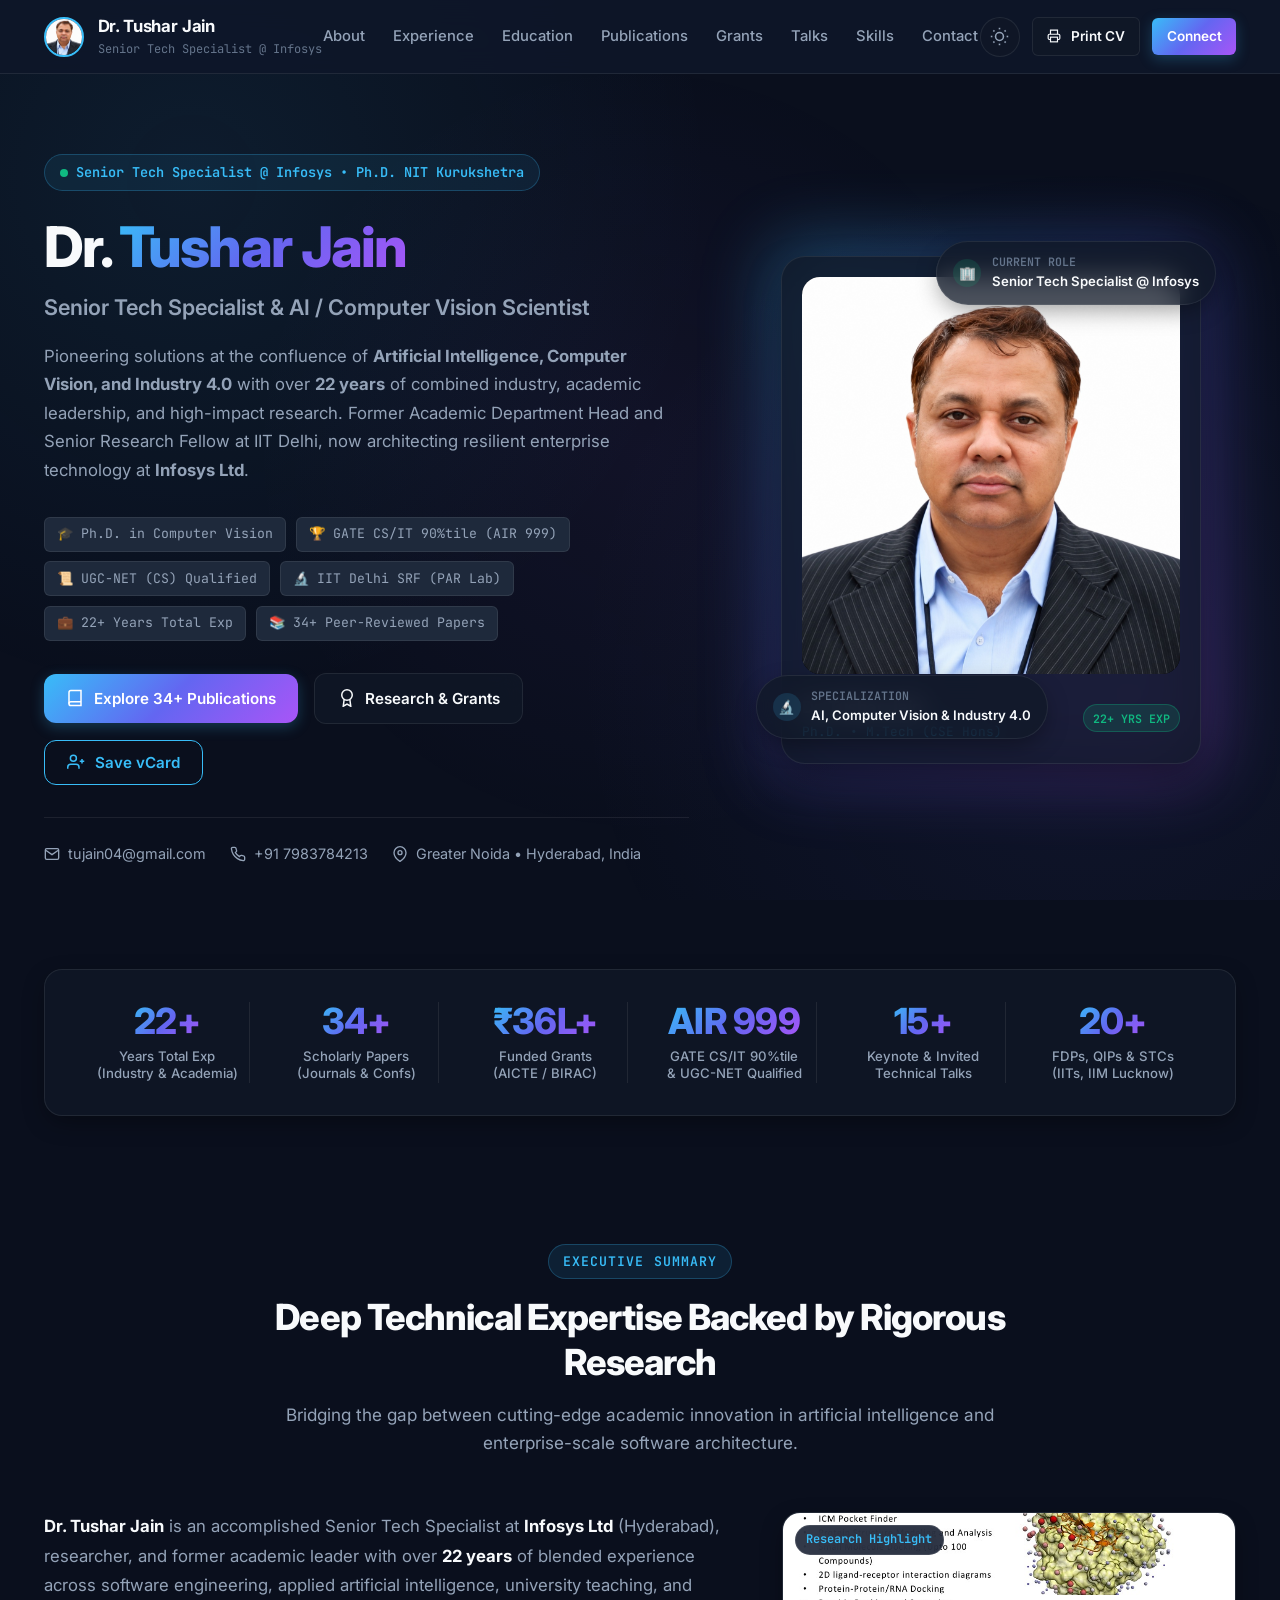
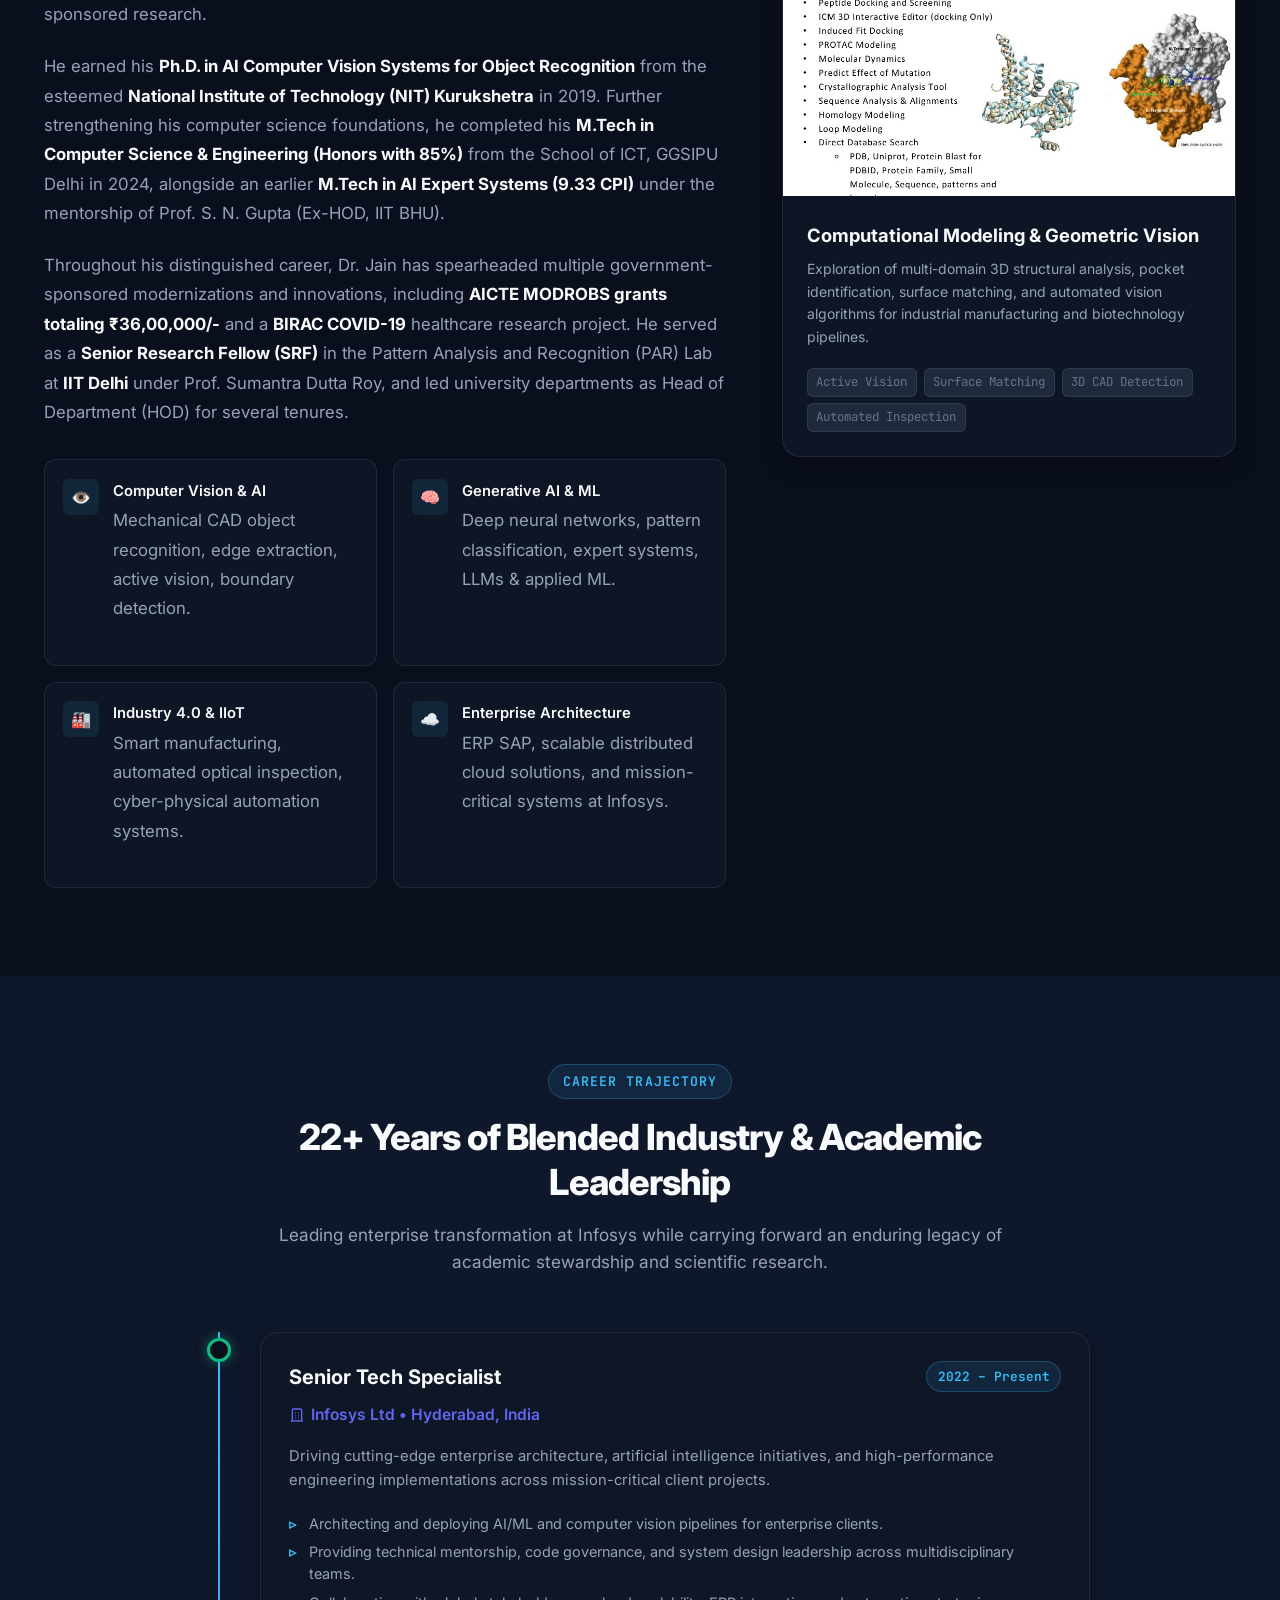
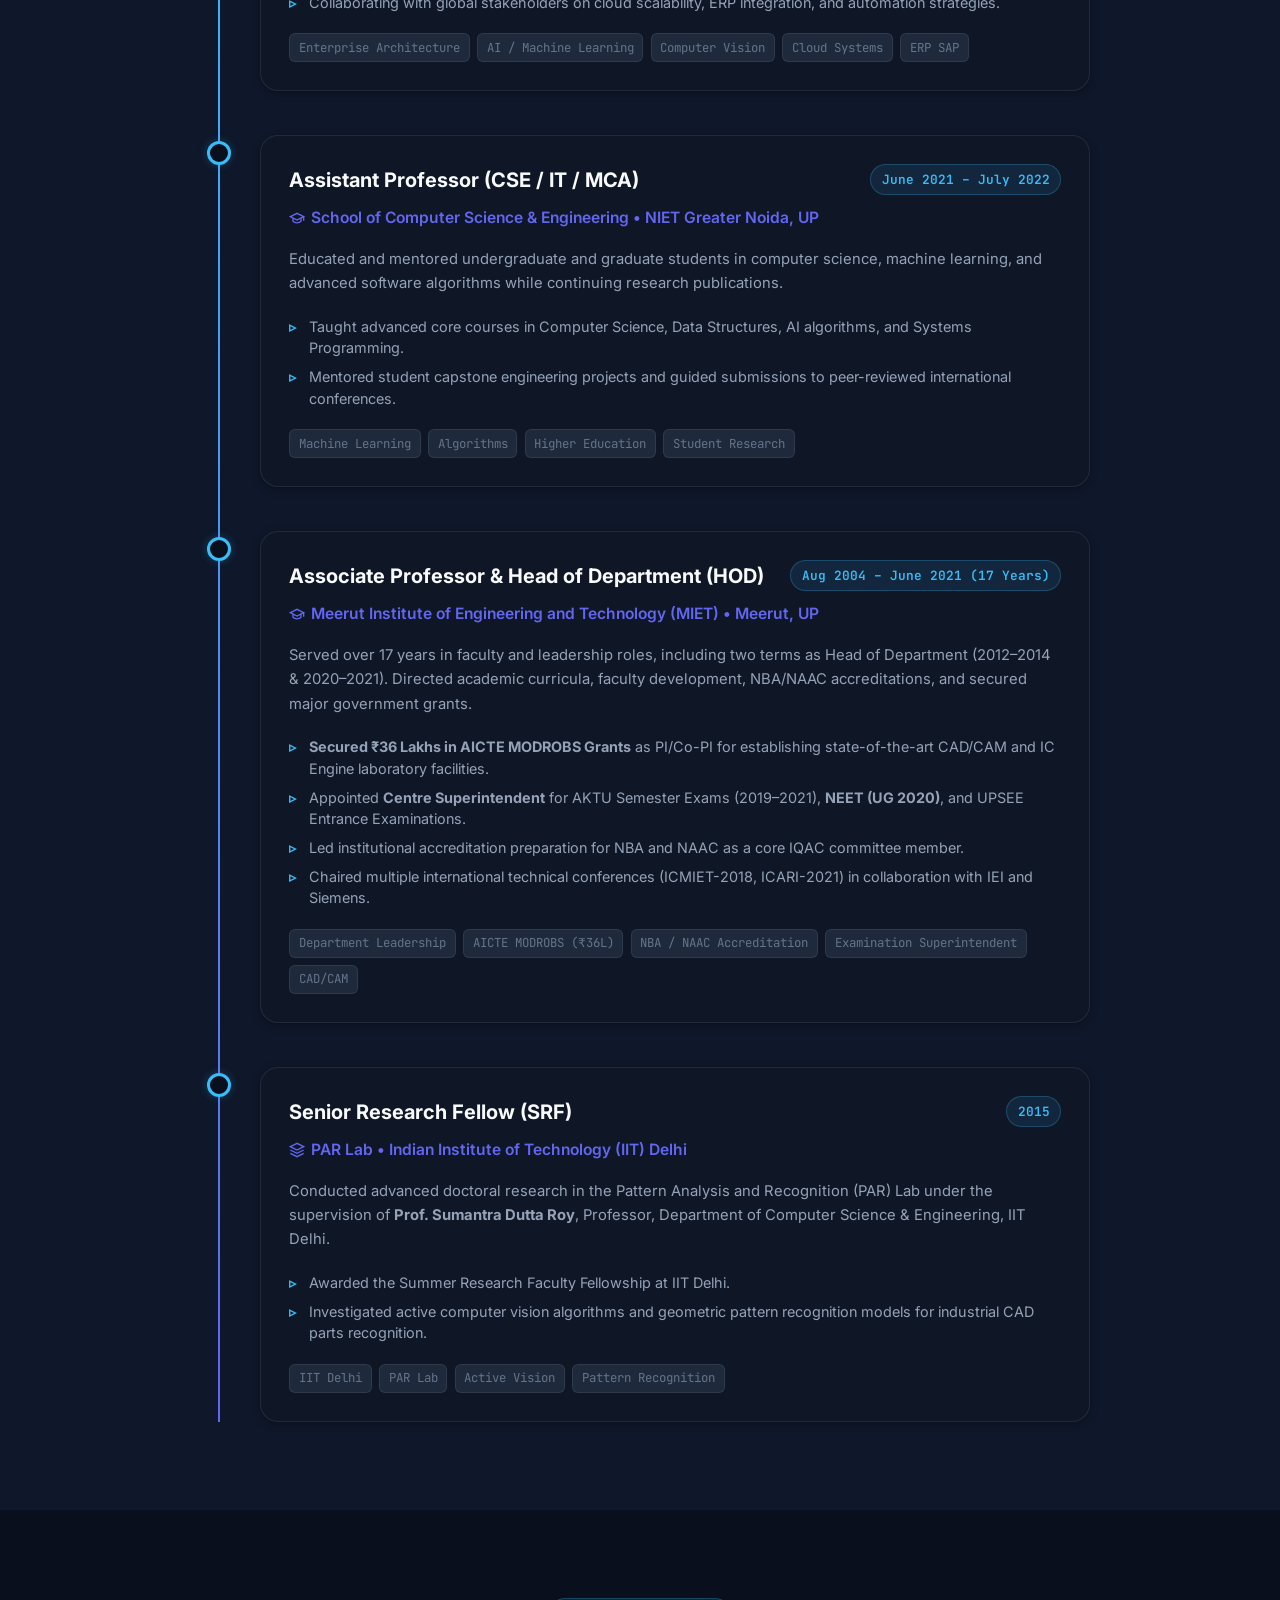
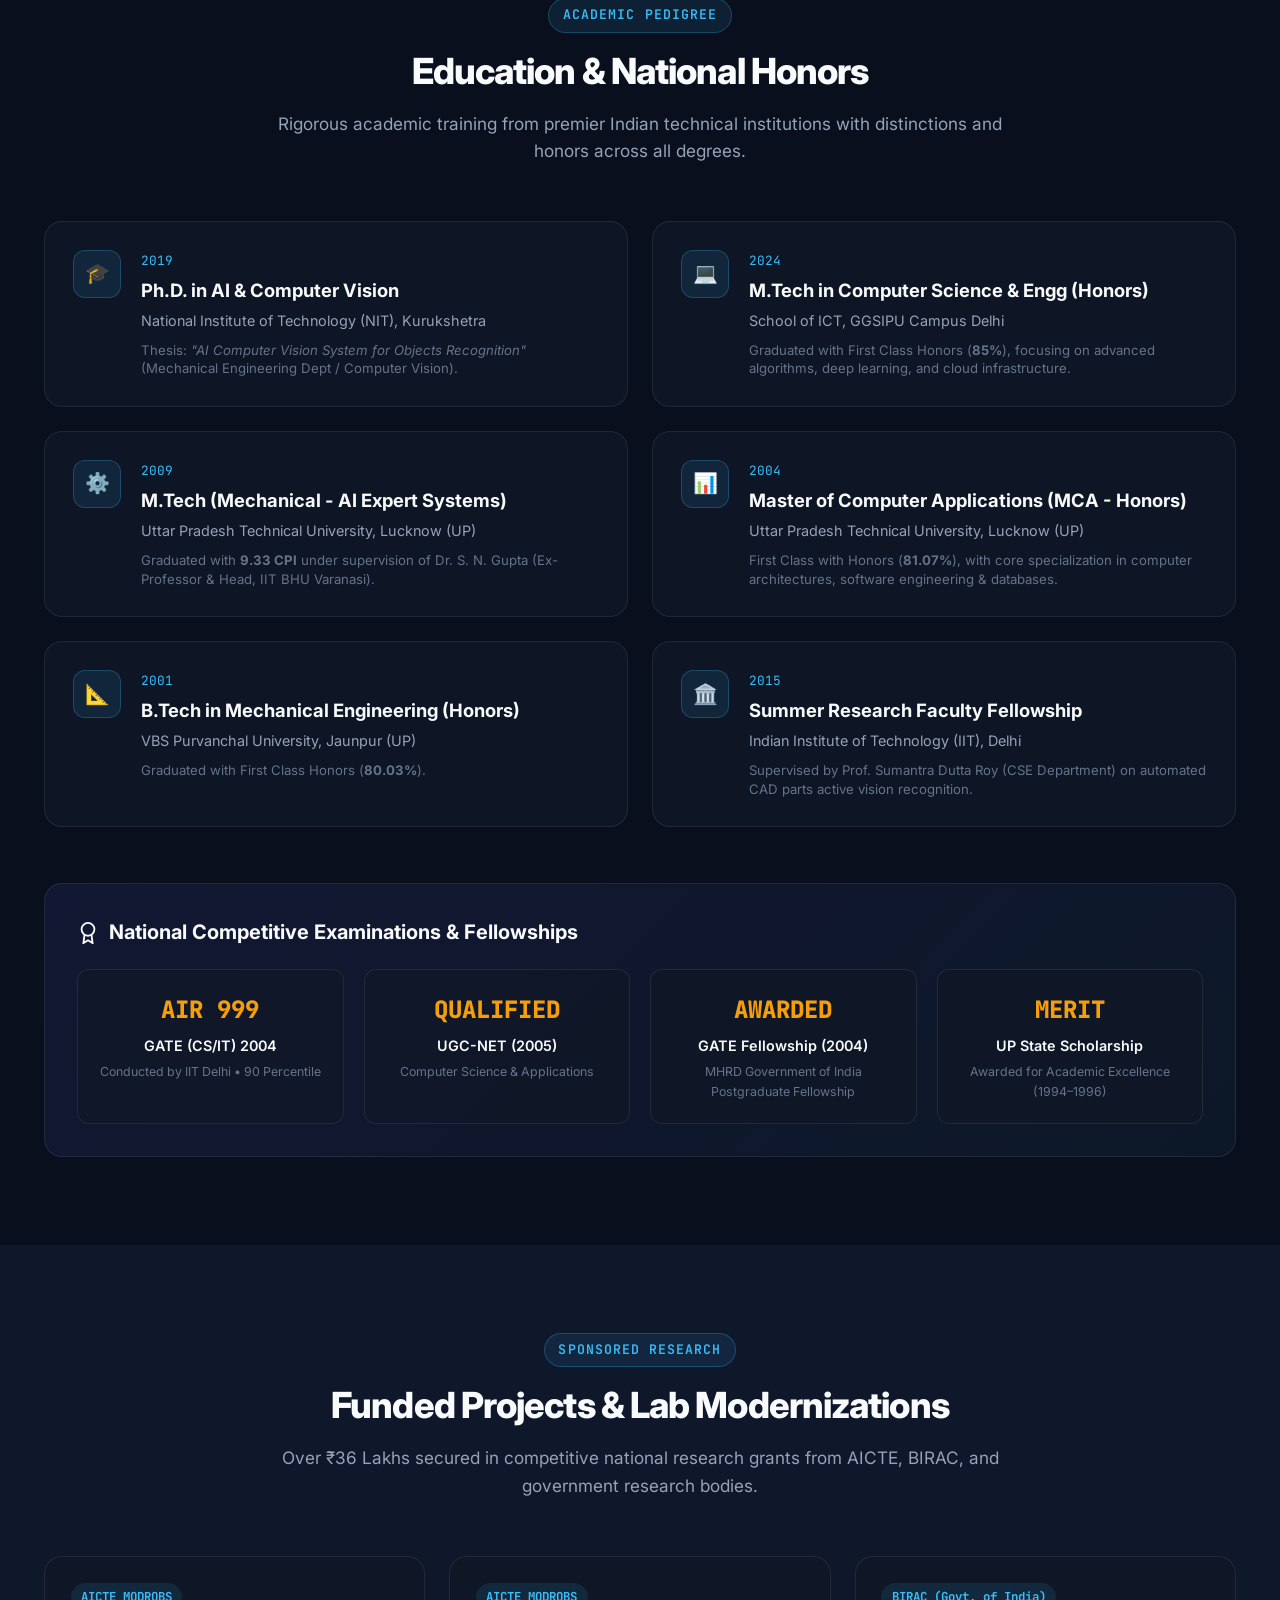
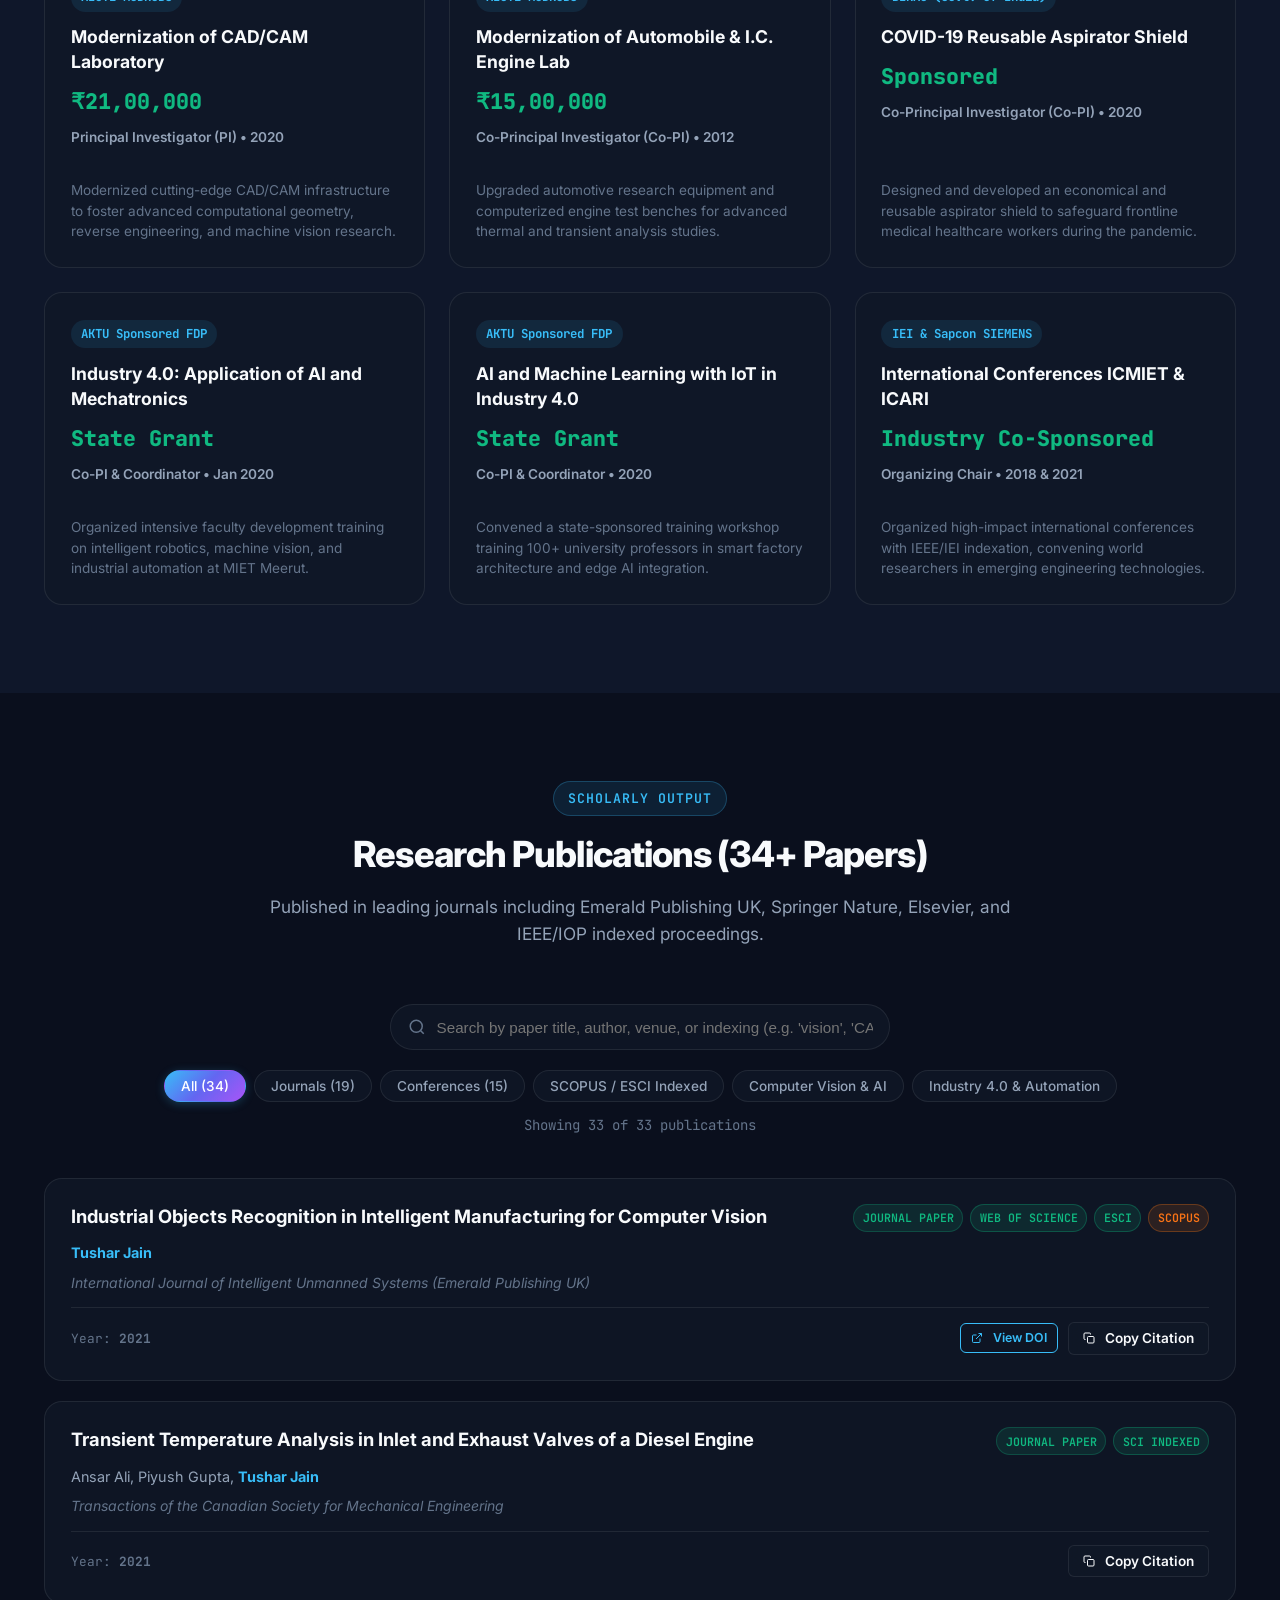
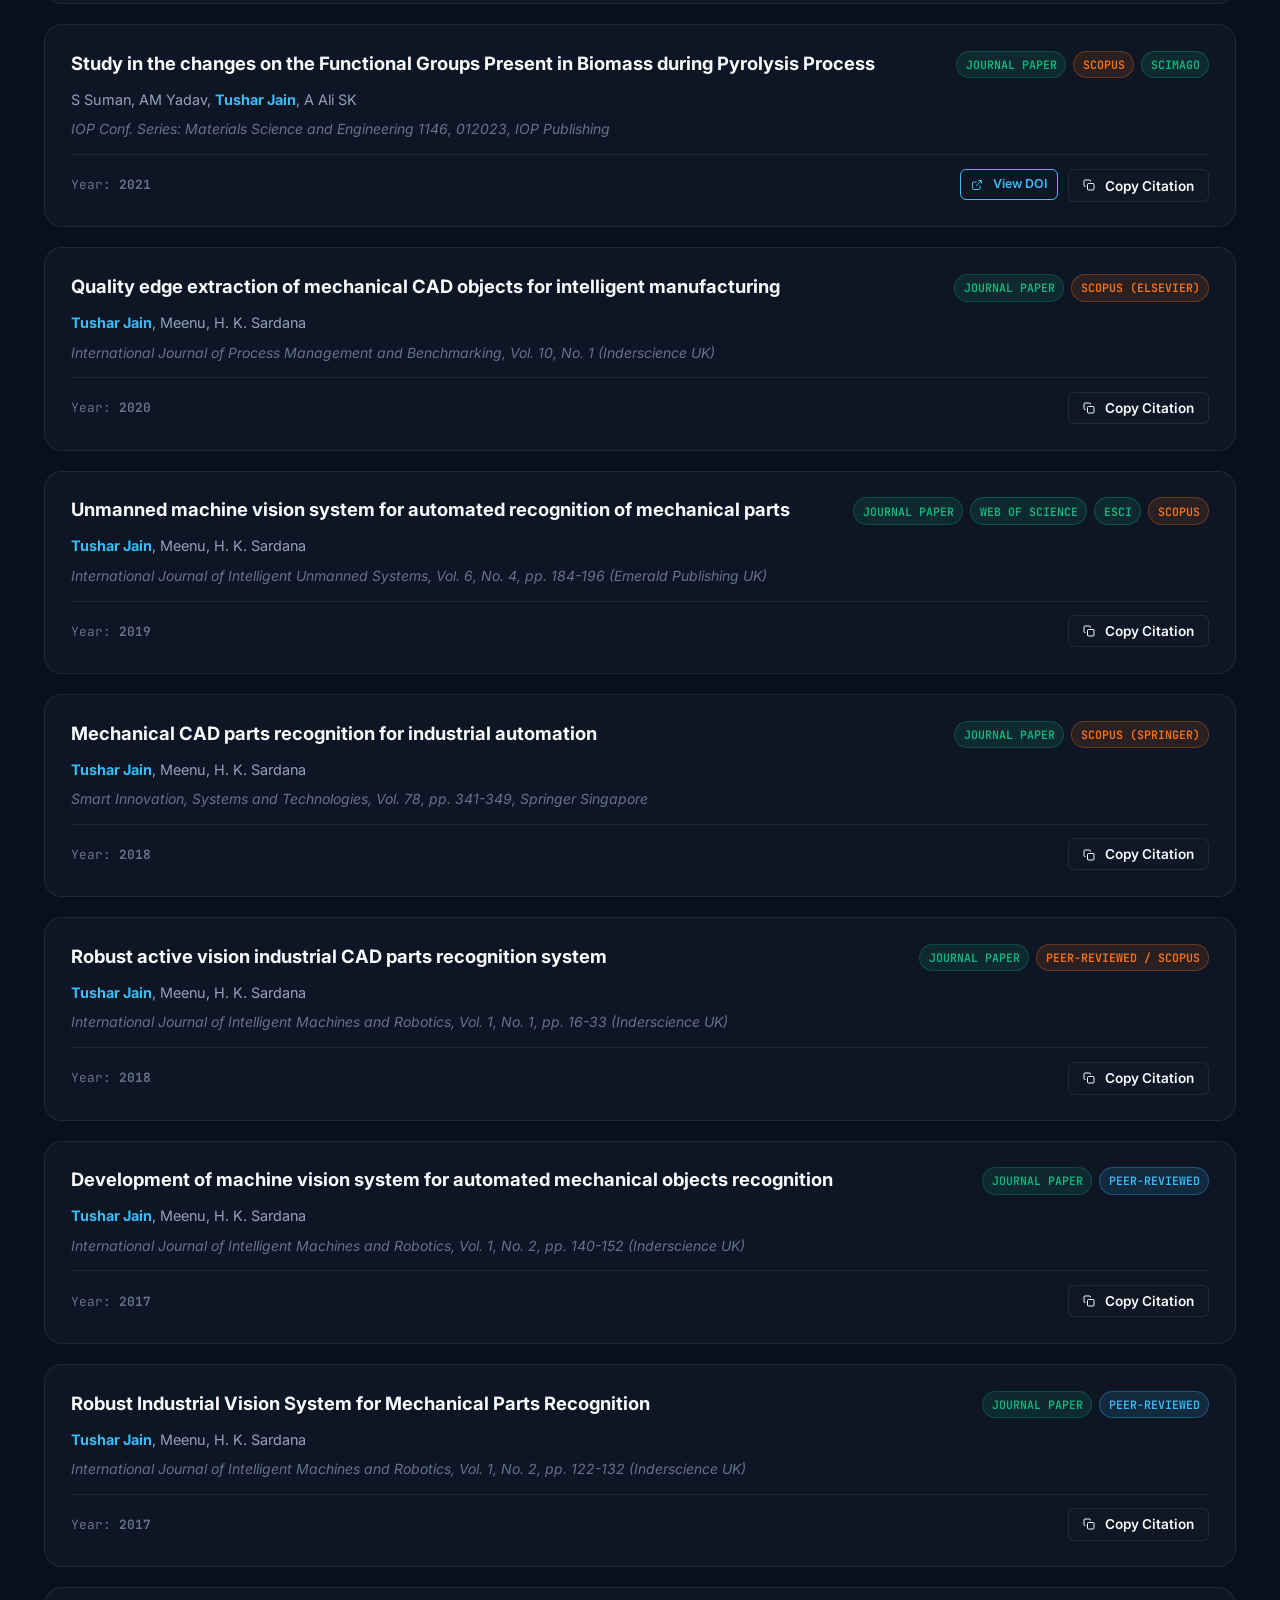
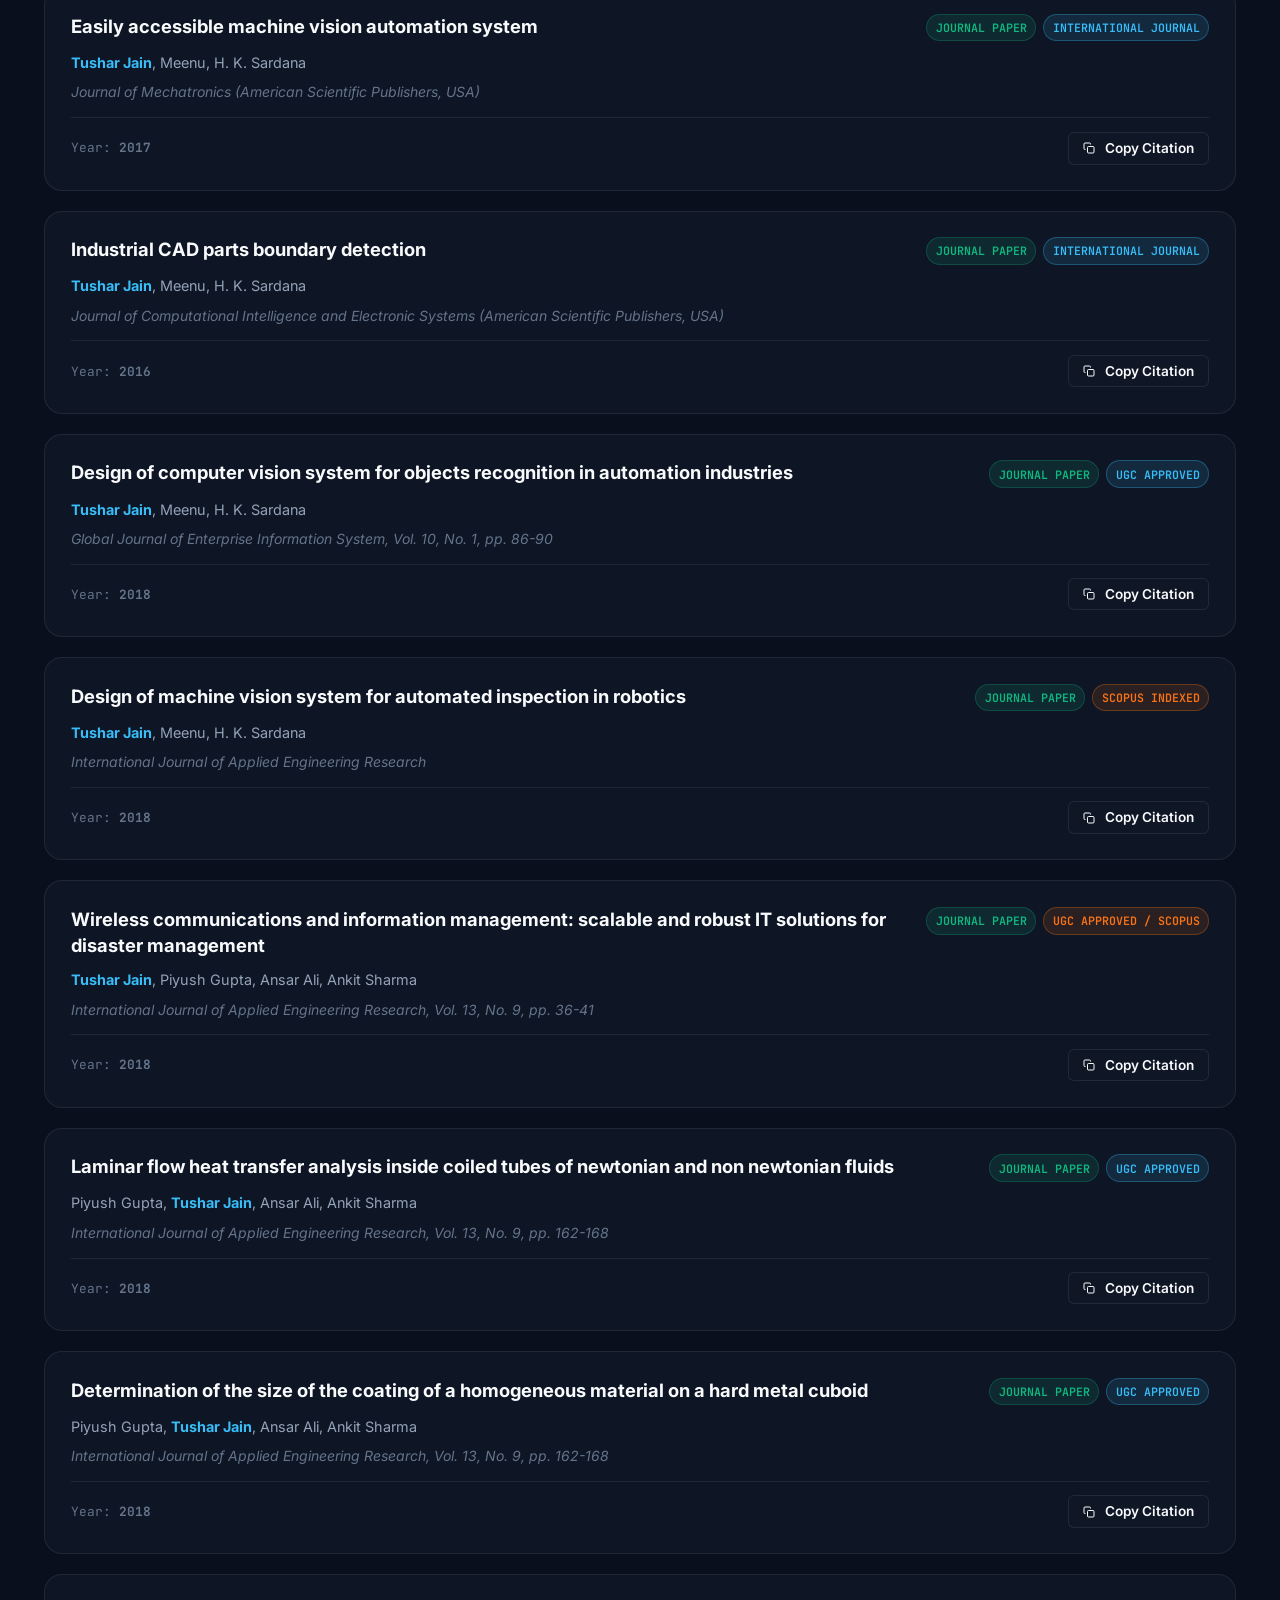
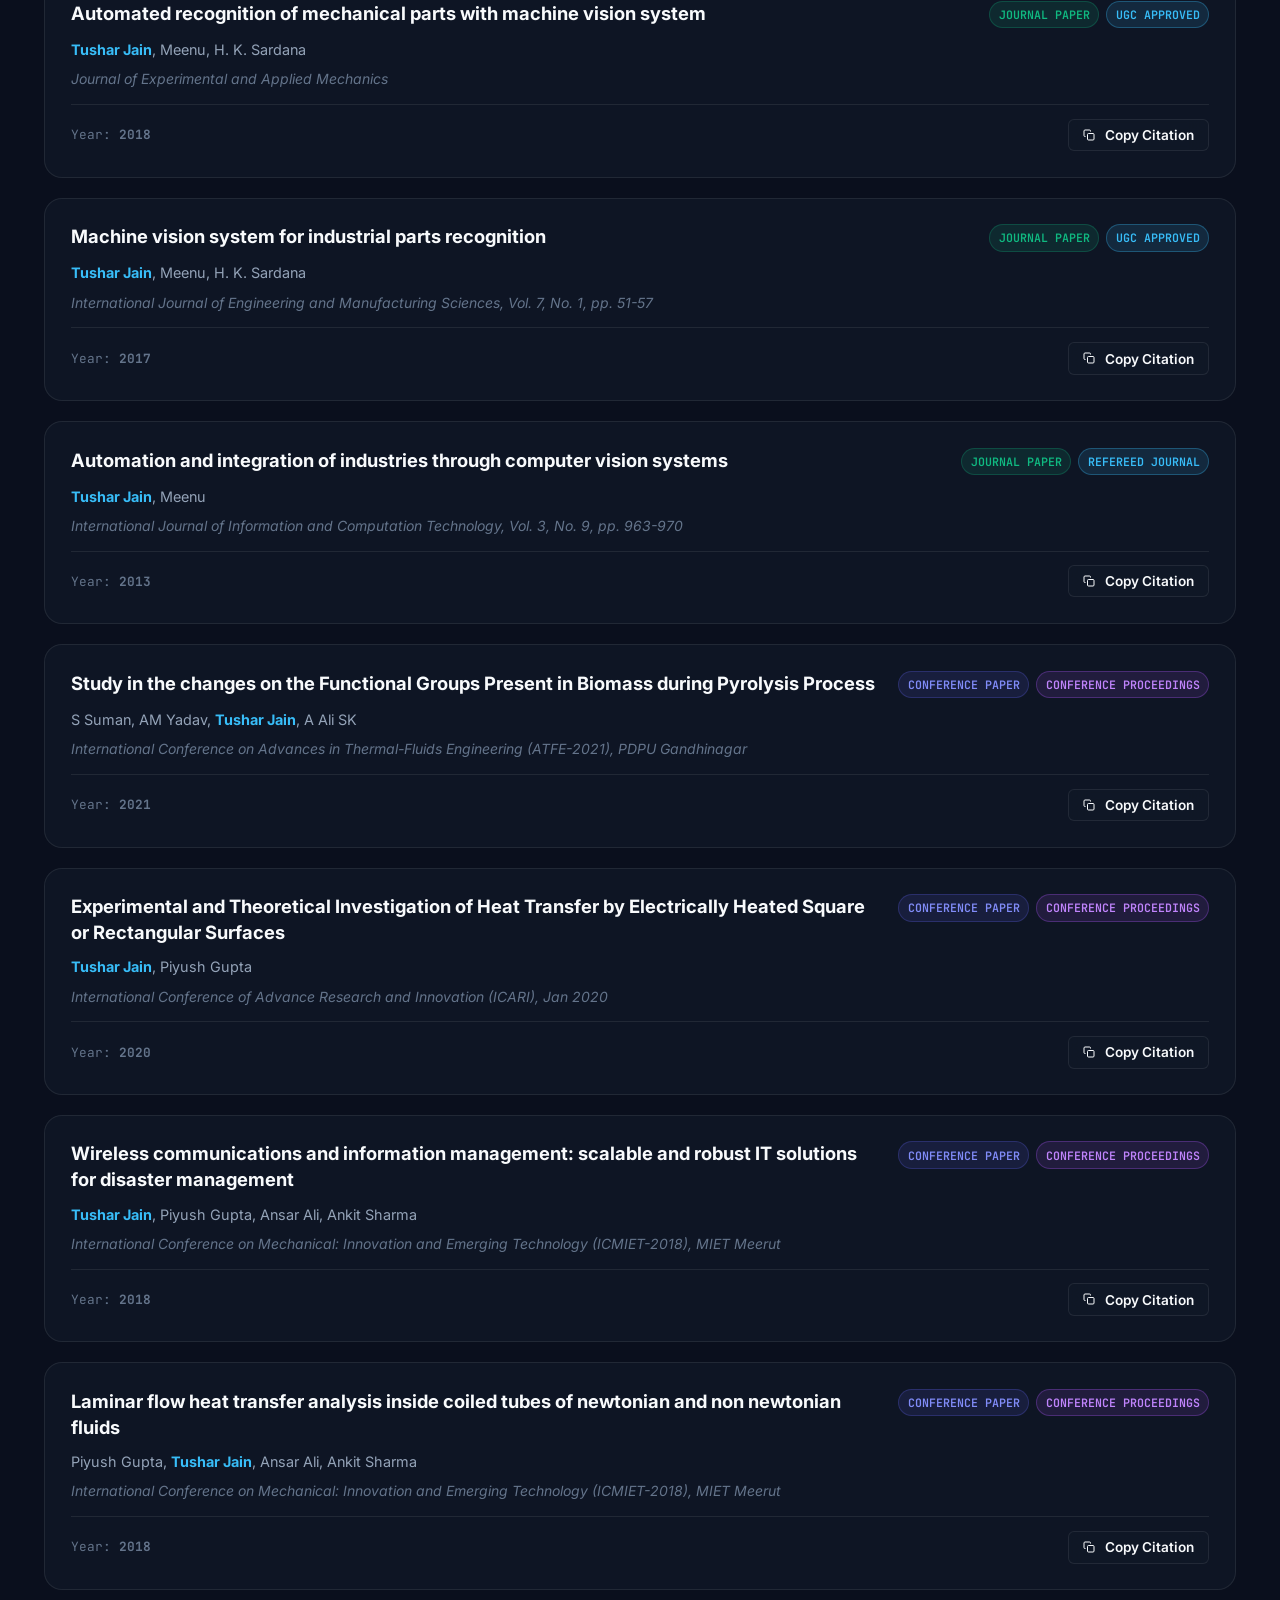
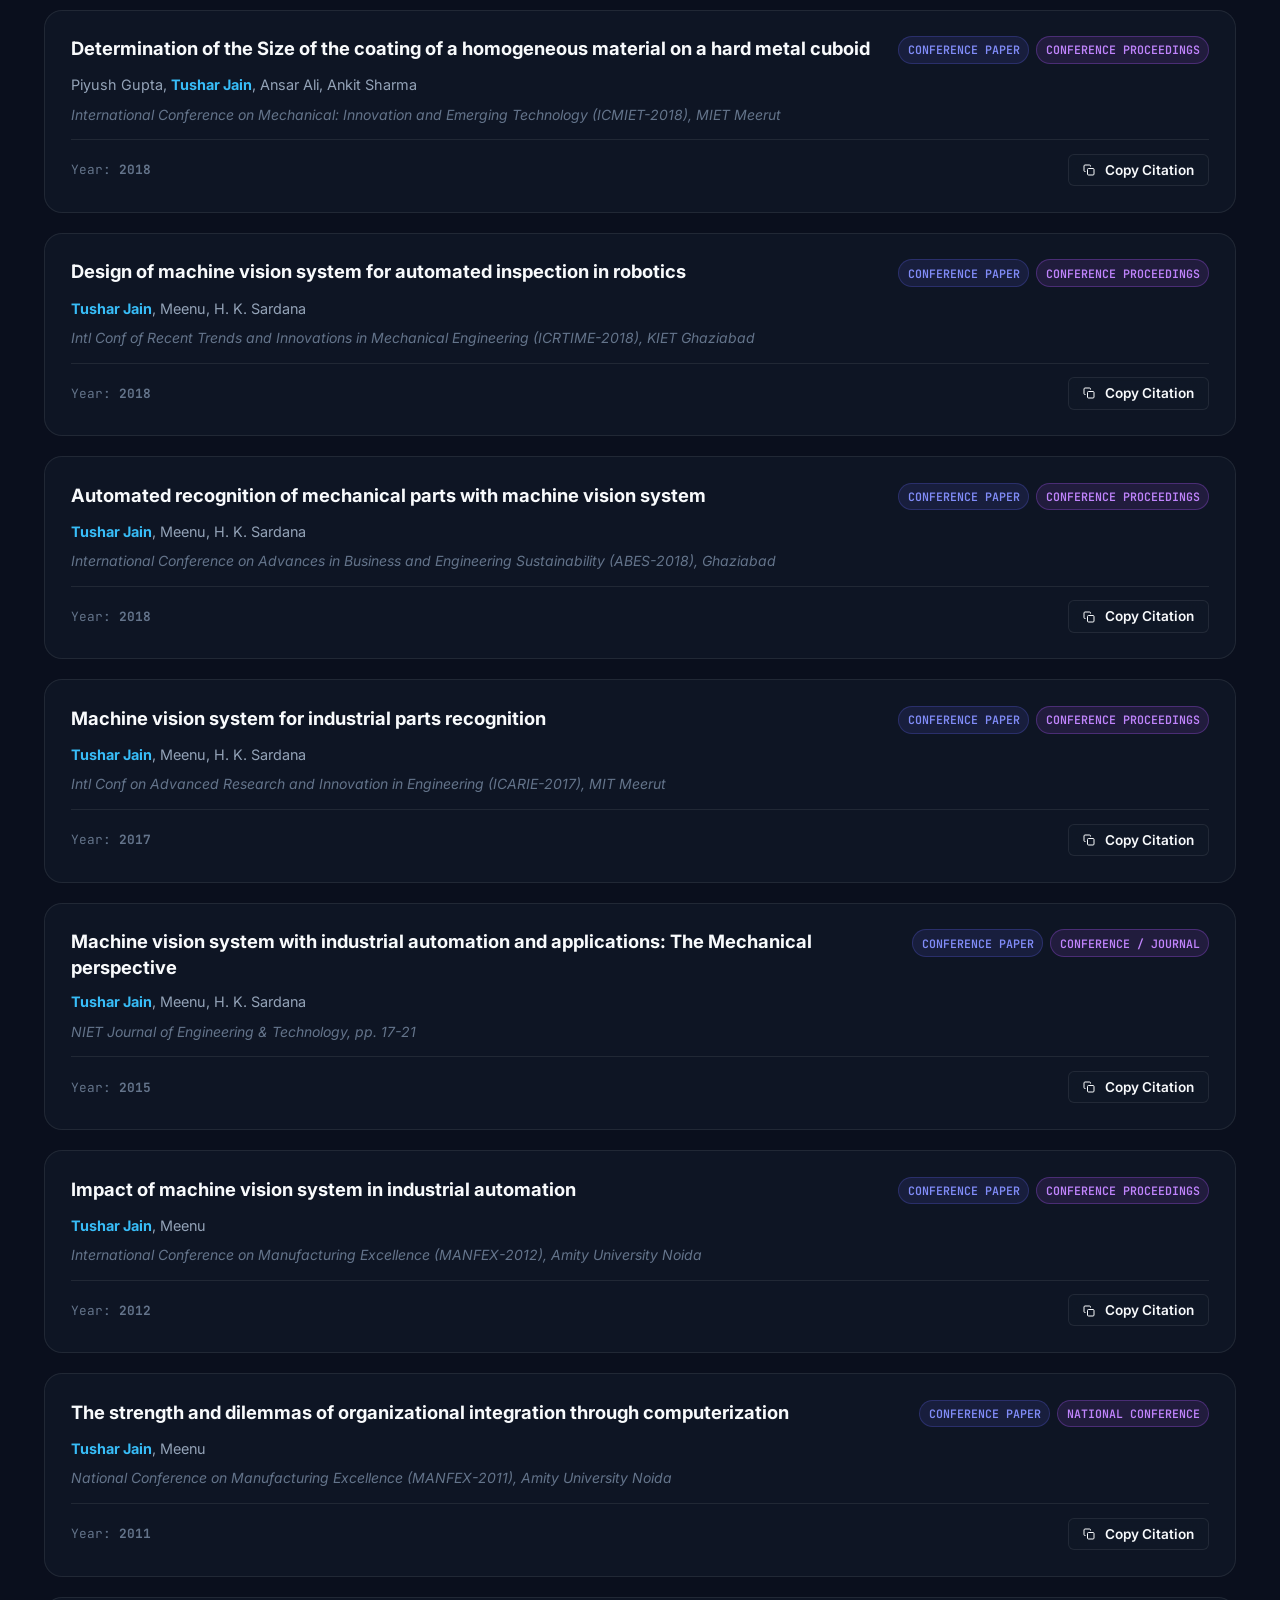
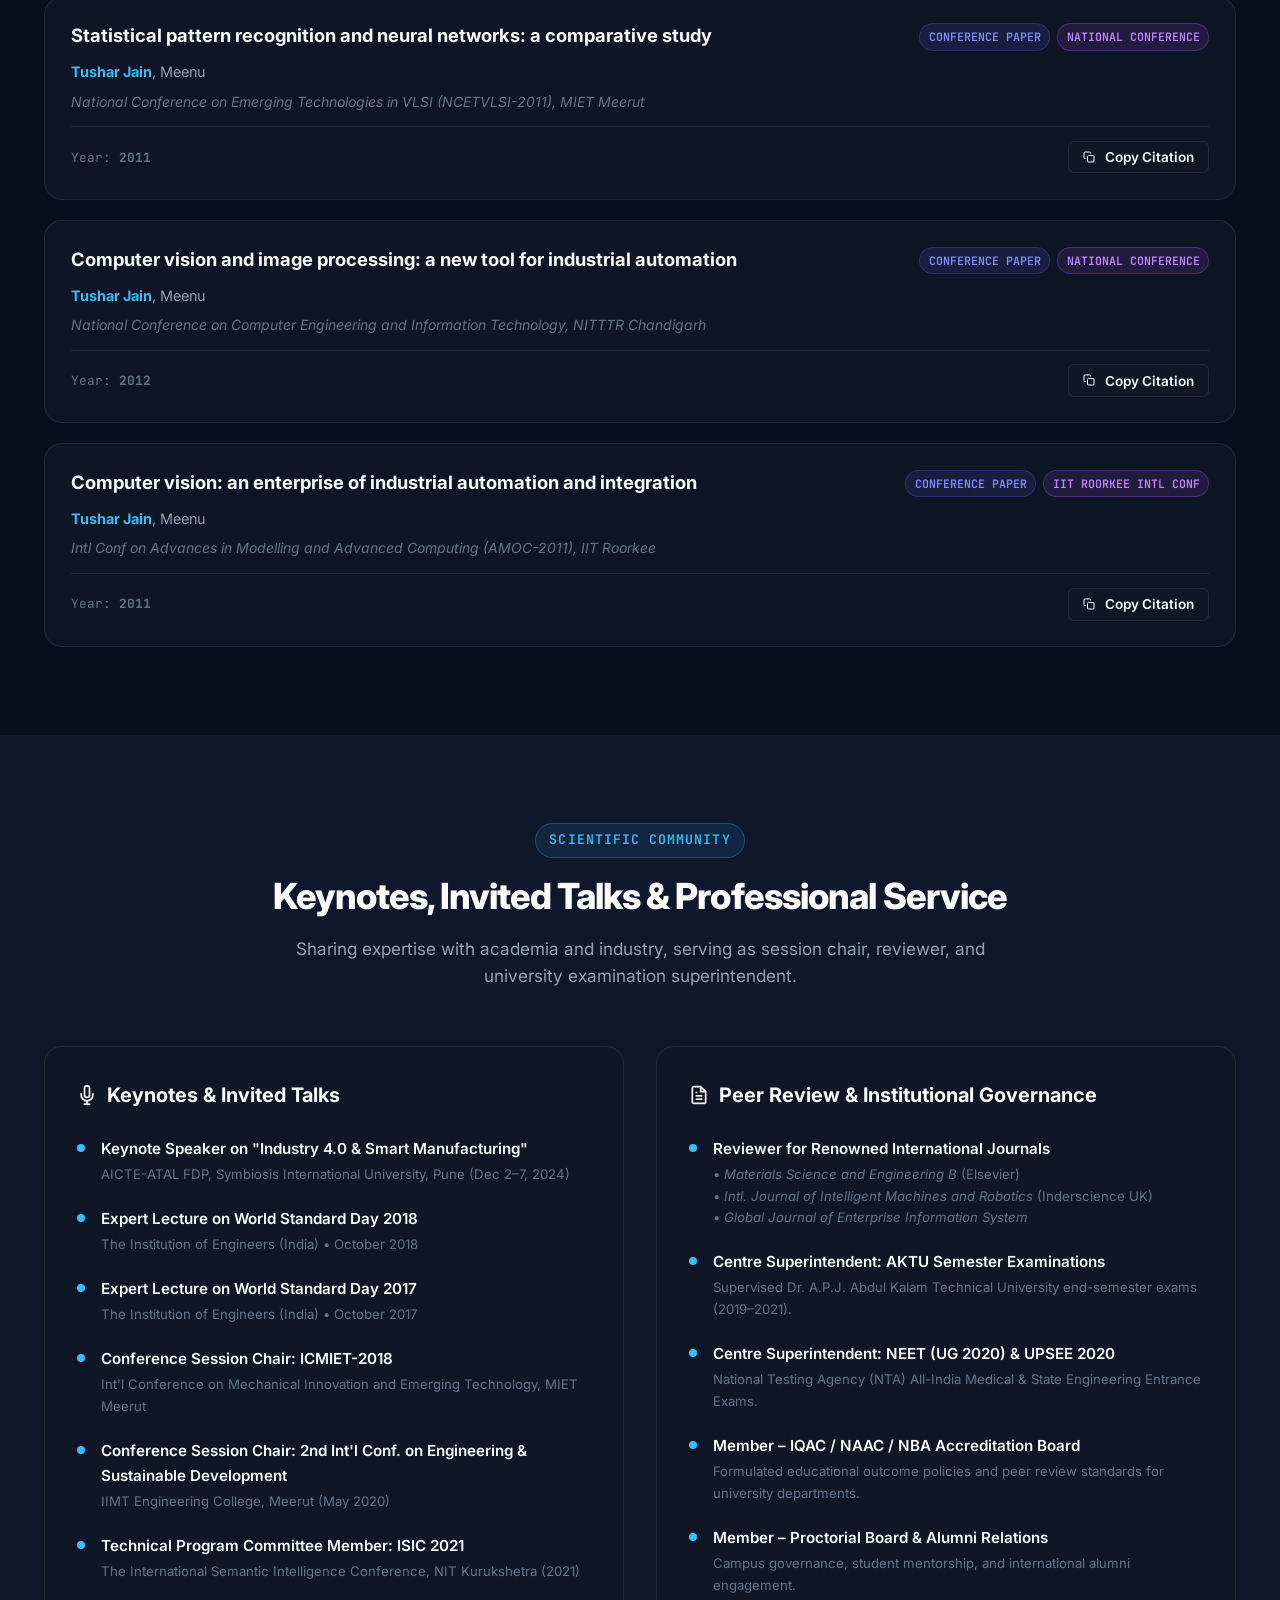
==== index.html @ e3a0836a "Add files via upload" ====
<!DOCTYPE html>
<html lang="en" data-theme="dark">
<head>
  <meta charset="UTF-8" />
  <meta name="viewport" content="width=device-width, initial-scale=1.0" />
  <meta http-equiv="X-UA-Compatible" content="ie=edge" />

  <!-- Primary Meta Tags -->
  <title>Dr. Tushar Jain | Senior Tech Specialist at Infosys & AI/Computer Vision Researcher</title>
  <meta name="title" content="Dr. Tushar Jain | Senior Tech Specialist at Infosys & AI/Computer Vision Researcher" />
  <meta name="description" content="Official portfolio of Dr. Tushar Jain — Senior Tech Specialist at Infosys Ltd, Ph.D. in Computer Vision & AI from NIT Kurukshetra, Ex-Associate Professor & HOD with 22+ years of industry, teaching, and research experience." />
  <meta name="keywords" content="Dr Tushar Jain, Infosys, Senior Tech Specialist, Computer Vision, Artificial Intelligence, Machine Learning, Generative AI, Industry 4.0, NIT Kurukshetra, GGSIPU, IIT Delhi, MIET Meerut, Research Publications" />
  <meta name="author" content="Dr. Tushar Jain" />

  <!-- Open Graph / Facebook / LinkedIn -->
  <meta property="og:type" content="website" />
  <meta property="og:url" content="https://tusharjain.dev" />
  <meta property="og:title" content="Dr. Tushar Jain | Senior Tech Specialist & AI Researcher" />
  <meta property="og:description" content="Portfolio of Dr. Tushar Jain: Ph.D. NIT Kurukshetra, 22+ Years in AI/ML, Computer Vision, Industry 4.0, and Enterprise Engineering at Infosys." />
  <meta property="og:image" content="assets/profile.jpg" />

  <!-- Twitter -->
  <meta property="twitter:card" content="summary_large_image" />
  <meta property="twitter:title" content="Dr. Tushar Jain | Senior Tech Specialist & AI Researcher" />
  <meta property="twitter:description" content="Ph.D. in Computer Vision, Senior Tech Specialist at Infosys, 35+ publications, 22+ years experience." />
  <meta property="twitter:image" content="assets/profile.jpg" />

  <!-- Google Fonts Preconnect -->
  <link rel="preconnect" href="https://fonts.googleapis.com" />
  <link rel="preconnect" href="https://fonts.gstatic.com" crossorigin />
  <link href="https://fonts.googleapis.com/css2?family=Inter:wght@300;400;500;600;700;800&family=JetBrains+Mono:wght@400;500;600;700&display=swap" rel="stylesheet" />

  <!-- Stylesheet -->
  <link rel="stylesheet" href="styles.css" />

  <!-- Schema.org Structured Data -->
  <script type="application/ld+json">
  {
    "@context": "https://schema.org",
    "@type": "Person",
    "name": "Dr. Tushar Jain",
    "jobTitle": "Senior Tech Specialist",
    "worksFor": {
      "@type": "Organization",
      "name": "Infosys Ltd"
    },
    "alumniOf": [
      {
        "@type": "CollegeOrUniversity",
        "name": "National Institute of Technology, Kurukshetra"
      },
      {
        "@type": "CollegeOrUniversity",
        "name": "Guru Gobind Singh Indraprastha University, Delhi"
      },
      {
        "@type": "CollegeOrUniversity",
        "name": "Indian Institute of Technology, Delhi"
      }
    ],
    "email": "mailto:tujain04@gmail.com",
    "telephone": "+91-7983784213",
    "address": {
      "@type": "PostalAddress",
      "addressLocality": "Greater Noida",
      "addressRegion": "Uttar Pradesh",
      "postalCode": "201310",
      "addressCountry": "India"
    },
    "knowsAbout": [
      "Artificial Intelligence",
      "Computer Vision",
      "Generative AI",
      "Machine Learning",
      "Industry 4.0",
      "Enterprise Systems",
      "CAD/CAM Object Recognition"
    ]
  }
  </script>
</head>
<body>

  <!-- ========================================================================
       Navigation Bar
       ======================================================================== -->
  <header class="navbar">
    <div class="container">
      <a href="#hero" class="nav-brand">
        <img src="assets/profile.jpg" alt="Dr. Tushar Jain" class="nav-avatar-mini" />
        <div class="brand-text">
          <span class="brand-name">Dr. Tushar Jain</span>
          <span class="brand-title">Senior Tech Specialist @ Infosys</span>
        </div>
      </a>

      <nav class="nav-links">
        <a href="#about" class="nav-link">About</a>
        <a href="#experience" class="nav-link">Experience</a>
        <a href="#education" class="nav-link">Education</a>
        <a href="#publications" class="nav-link">Publications</a>
        <a href="#grants" class="nav-link">Grants</a>
        <a href="#talks" class="nav-link">Talks</a>
        <a href="#skills" class="nav-link">Skills</a>
        <a href="#contact" class="nav-link">Contact</a>
      </nav>

      <div class="nav-actions">
        <button id="themeToggle" class="theme-toggle" aria-label="Toggle Theme" title="Toggle Theme">
          <svg id="themeIcon" viewBox="0 0 24 24" fill="none" stroke="currentColor" stroke-width="2">
            <circle cx="12" cy="12" r="5"></circle>
            <line x1="12" y1="1" x2="12" y2="3"></line>
            <line x1="12" y1="21" x2="12" y2="23"></line>
            <line x1="4.22" y1="4.22" x2="5.64" y2="5.64"></line>
            <line x1="18.36" y1="18.36" x2="19.78" y2="19.78"></line>
            <line x1="1" y1="12" x2="3" y2="12"></line>
            <line x1="21" y1="12" x2="23" y2="12"></line>
            <line x1="4.22" y1="19.78" x2="5.64" y2="18.36"></line>
            <line x1="18.36" y1="5.64" x2="19.78" y2="4.22"></line>
          </svg>
        </button>

        <a href="javascript:window.print()" class="btn btn-sm btn-secondary" title="Print or Save CV as PDF">
          <svg width="14" height="14" viewBox="0 0 24 24" fill="none" stroke="currentColor" stroke-width="2">
            <polyline points="6 9 6 2 18 2 18 9"></polyline>
            <path d="M6 18H4a2 2 0 0 1-2-2v-5a2 2 0 0 1 2-2h16a2 2 0 0 1 2 2v5a2 2 0 0 1-2 2h-2"></path>
            <rect x="6" y="14" width="12" height="8"></rect>
          </svg>
          Print CV
        </a>

        <a href="#contact" class="btn btn-sm btn-primary">Connect</a>

        <button id="hamburgerBtn" class="nav-hamburger" aria-label="Open Navigation Menu">
          <span></span>
          <span></span>
          <span></span>
        </button>
      </div>
    </div>
  </header>

  <!-- Mobile Drawer -->
  <div id="mobileNav" class="mobile-nav">
    <a href="#about" class="nav-link">About</a>
    <a href="#experience" class="nav-link">Experience</a>
    <a href="#education" class="nav-link">Education & Honors</a>
    <a href="#publications" class="nav-link">Publications (34+)</a>
    <a href="#grants" class="nav-link">Research Grants (₹36L+)</a>
    <a href="#talks" class="nav-link">Invited Talks & Leadership</a>
    <a href="#skills" class="nav-link">Technical Skills</a>
    <a href="#contact" class="nav-link">Contact & References</a>
    <div style="display: flex; gap: 0.75rem; margin-top: 0.5rem;">
      <a href="javascript:window.print()" class="btn btn-sm btn-secondary" style="flex: 1;">Print CV</a>
      <button class="btn btn-sm btn-primary btn-download-vcard" style="flex: 1;">Save Contact</button>
    </div>
  </div>

  <!-- ========================================================================
       Hero Section
       ======================================================================== -->
  <section id="hero" class="hero">
    <div class="container">
      <div class="hero-grid">
        
        <div class="hero-content">
          <div class="hero-badge">
            <span style="display: inline-block; width: 8px; height: 8px; border-radius: 50%; background: #10b981;"></span>
            Senior Tech Specialist @ Infosys &bull; Ph.D. NIT Kurukshetra
          </div>

          <h1 class="hero-title">
            Dr. <span class="gradient-text">Tushar Jain</span>
          </h1>

          <div class="hero-role">
            Senior Tech Specialist &amp; AI / Computer Vision Scientist
          </div>

          <p class="hero-bio">
            Pioneering solutions at the confluence of <strong>Artificial Intelligence, Computer Vision, and Industry 4.0</strong> with over <strong>22 years</strong> of combined industry, academic leadership, and high-impact research. Former Academic Department Head and Senior Research Fellow at IIT Delhi, now architecting resilient enterprise technology at <strong>Infosys Ltd</strong>.
          </p>

          <div class="hero-highlights">
            <span class="highlight-tag">🎓 Ph.D. in Computer Vision</span>
            <span class="highlight-tag">🏆 GATE CS/IT 90%tile (AIR 999)</span>
            <span class="highlight-tag">📜 UGC-NET (CS) Qualified</span>
            <span class="highlight-tag">🔬 IIT Delhi SRF (PAR Lab)</span>
            <span class="highlight-tag">💼 22+ Years Total Exp</span>
            <span class="highlight-tag">📚 34+ Peer-Reviewed Papers</span>
          </div>

          <div class="hero-cta">
            <a href="#publications" class="btn btn-primary">
              <svg width="18" height="18" viewBox="0 0 24 24" fill="none" stroke="currentColor" stroke-width="2">
                <path d="M4 19.5A2.5 2.5 0 0 1 6.5 17H20"></path>
                <path d="M6.5 2H20v20H6.5A2.5 2.5 0 0 1 4 19.5v-15A2.5 2.5 0 0 1 6.5 2z"></path>
              </svg>
              Explore 34+ Publications
            </a>
            <a href="#grants" class="btn btn-secondary">
              <svg width="18" height="18" viewBox="0 0 24 24" fill="none" stroke="currentColor" stroke-width="2">
                <circle cx="12" cy="8" r="7"></circle>
                <polyline points="8.21 13.89 7 23 12 20 17 23 15.79 13.88"></polyline>
              </svg>
              Research &amp; Grants
            </a>
            <button class="btn btn-outline btn-download-vcard" title="Download vCard file">
              <svg width="18" height="18" viewBox="0 0 24 24" fill="none" stroke="currentColor" stroke-width="2">
                <path d="M16 21v-2a4 4 0 0 0-4-4H5a4 4 0 0 0-4 4v2"></path>
                <circle cx="8.5" cy="7" r="4"></circle>
                <line x1="20" y1="8" x2="20" y2="14"></line>
                <line x1="23" y1="11" x2="17" y2="11"></line>
              </svg>
              Save vCard
            </button>
          </div>

          <div class="hero-contact-quick">
            <a href="mailto:tujain04@gmail.com" class="contact-quick-item">
              <svg width="16" height="16" viewBox="0 0 24 24" fill="none" stroke="currentColor" stroke-width="2"><path d="M4 4h16c1.1 0 2 .9 2 2v12c0 1.1-.9 2-2 2H4c-1.1 0-2-.9-2-2V6c0-1.1.9-2 2-2z"></path><polyline points="22,6 12,13 2,6"></polyline></svg>
              tujain04@gmail.com
            </a>
            <a href="tel:+917983784213" class="contact-quick-item">
              <svg width="16" height="16" viewBox="0 0 24 24" fill="none" stroke="currentColor" stroke-width="2"><path d="M22 16.92v3a2 2 0 0 1-2.18 2 19.79 19.79 0 0 1-8.63-3.07 19.5 19.5 0 0 1-6-6 19.79 19.79 0 0 1-3.07-8.67A2 2 0 0 1 4.11 2h3a2 2 0 0 1 2 1.72 12.84 12.84 0 0 0 .7 2.81 2 2 0 0 1-.45 2.11L8.09 9.91a16 16 0 0 0 6 6l1.27-1.27a2 2 0 0 1 2.11-.45 12.84 12.84 0 0 0 2.81.7A2 2 0 0 1 22 16.92z"></path></svg>
              +91 7983784213
            </a>
            <span class="contact-quick-item">
              <svg width="16" height="16" viewBox="0 0 24 24" fill="none" stroke="currentColor" stroke-width="2"><path d="M21 10c0 7-9 13-9 13s-9-6-9-13a9 9 0 0 1 18 0z"></path><circle cx="12" cy="10" r="3"></circle></svg>
              Greater Noida &bull; Hyderabad, India
            </span>
          </div>
        </div>

        <!-- Hero Avatar Column -->
        <div class="hero-visual">
          <div class="avatar-card-wrapper">
            <div class="avatar-glow"></div>

            <!-- Floating Top Pill -->
            <div class="floating-pill pill-top">
              <div class="pill-icon">🏢</div>
              <div>
                <div style="font-size: 0.725rem; color: var(--text-muted); font-family: var(--font-mono);">CURRENT ROLE</div>
                <div style="color: var(--text-primary);">Senior Tech Specialist @ Infosys</div>
              </div>
            </div>

            <!-- Avatar Frame Card -->
            <div class="avatar-card">
              <div class="avatar-img-frame" style="cursor: pointer;" data-modal-target="profile-zoom" title="Click to view full photo">
                <img src="assets/profile.jpg" alt="Dr. Tushar Jain Portrait" class="avatar-img" />
              </div>
              <div class="avatar-card-info">
                <div>
                  <h2 class="avatar-card-title">Dr. Tushar Jain</h2>
                  <div class="avatar-card-sub">Ph.D. &bull; M.Tech (CSE Hons)</div>
                </div>
                <span class="pub-badge" style="background: rgba(16,185,129,0.15); color: #10b981; border: 1px solid rgba(16,185,129,0.3);">
                  22+ Yrs Exp
                </span>
              </div>
            </div>

            <!-- Floating Bottom Pill -->
            <div class="floating-pill pill-bottom">
              <div class="pill-icon">🔬</div>
              <div>
                <div style="font-size: 0.725rem; color: var(--text-muted); font-family: var(--font-mono);">SPECIALIZATION</div>
                <div style="color: var(--text-primary);">AI, Computer Vision &amp; Industry 4.0</div>
              </div>
            </div>

          </div>
        </div>

      </div>
    </div>
  </section>

  <!-- ========================================================================
       Metrics Bar
       ======================================================================== -->
  <section id="metrics" class="metrics-section">
    <div class="container">
      <div class="metrics-bar">
        
        <div class="metric-item">
          <div class="metric-value" data-target="22" data-suffix="+">22+</div>
          <div class="metric-label">Years Total Exp<br/>(Industry &amp; Academia)</div>
        </div>

        <div class="metric-item">
          <div class="metric-value" data-target="34" data-suffix="+">34+</div>
          <div class="metric-label">Scholarly Papers<br/>(Journals &amp; Confs)</div>
        </div>

        <div class="metric-item">
          <div class="metric-value" data-target="36" data-prefix="₹" data-suffix="L+">₹36L+</div>
          <div class="metric-label">Funded Grants<br/>(AICTE / BIRAC)</div>
        </div>

        <div class="metric-item">
          <div class="metric-value" data-target="999" data-prefix="AIR ">AIR 999</div>
          <div class="metric-label">GATE CS/IT 90%tile<br/>&amp; UGC-NET Qualified</div>
        </div>

        <div class="metric-item">
          <div class="metric-value" data-target="15" data-suffix="+">15+</div>
          <div class="metric-label">Keynote &amp; Invited<br/>Technical Talks</div>
        </div>

        <div class="metric-item">
          <div class="metric-value" data-target="20" data-suffix="+">20+</div>
          <div class="metric-label">FDPs, QIPs &amp; STCs<br/>(IITs, IIM Lucknow)</div>
        </div>

      </div>
    </div>
  </section>

  <!-- ========================================================================
       About Section & Core Domains
       ======================================================================== -->
  <section id="about" class="section">
    <div class="container">
      
      <div class="section-header">
        <span class="section-eyebrow">Executive Summary</span>
        <h2 class="section-title">Deep Technical Expertise Backed by Rigorous Research</h2>
        <p class="section-subtitle">
          Bridging the gap between cutting-edge academic innovation in artificial intelligence and enterprise-scale software architecture.
        </p>
      </div>

      <div class="about-grid">
        
        <div class="about-text">
          <p>
            <strong>Dr. Tushar Jain</strong> is an accomplished Senior Tech Specialist at <strong>Infosys Ltd</strong> (Hyderabad), researcher, and former academic leader with over <strong>22 years</strong> of blended experience across software engineering, applied artificial intelligence, university teaching, and sponsored research.
          </p>
          <p>
            He earned his <strong>Ph.D. in AI Computer Vision Systems for Object Recognition</strong> from the esteemed <strong>National Institute of Technology (NIT) Kurukshetra</strong> in 2019. Further strengthening his computer science foundations, he completed his <strong>M.Tech in Computer Science &amp; Engineering (Honors with 85%)</strong> from the School of ICT, GGSIPU Delhi in 2024, alongside an earlier <strong>M.Tech in AI Expert Systems (9.33 CPI)</strong> under the mentorship of Prof. S. N. Gupta (Ex-HOD, IIT BHU).
          </p>
          <p>
            Throughout his distinguished career, Dr. Jain has spearheaded multiple government-sponsored modernizations and innovations, including <strong>AICTE MODROBS grants totaling ₹36,00,000/-</strong> and a <strong>BIRAC COVID-19</strong> healthcare research project. He served as a <strong>Senior Research Fellow (SRF)</strong> in the Pattern Analysis and Recognition (PAR) Lab at <strong>IIT Delhi</strong> under Prof. Sumantra Dutta Roy, and led university departments as Head of Department (HOD) for several tenures.
          </p>

          <!-- Core Domains Grid -->
          <div class="domains-grid">
            <div class="domain-card">
              <div class="domain-icon">👁️</div>
              <div>
                <h4 class="domain-title">Computer Vision &amp; AI</h4>
                <p class="domain-desc">Mechanical CAD object recognition, edge extraction, active vision, boundary detection.</p>
              </div>
            </div>

            <div class="domain-card">
              <div class="domain-icon">🧠</div>
              <div>
                <h4 class="domain-title">Generative AI &amp; ML</h4>
                <p class="domain-desc">Deep neural networks, pattern classification, expert systems, LLMs &amp; applied ML.</p>
              </div>
            </div>

            <div class="domain-card">
              <div class="domain-icon">🏭</div>
              <div>
                <h4 class="domain-title">Industry 4.0 &amp; IIoT</h4>
                <p class="domain-desc">Smart manufacturing, automated optical inspection, cyber-physical automation systems.</p>
              </div>
            </div>

            <div class="domain-card">
              <div class="domain-icon">☁️</div>
              <div>
                <h4 class="domain-title">Enterprise Architecture</h4>
                <p class="domain-desc">ERP SAP, scalable distributed cloud solutions, and mission-critical systems at Infosys.</p>
              </div>
            </div>
          </div>
        </div>

        <!-- Research Spotlight Card -->
        <div class="about-visual">
          <div class="research-spotlight-card">
            <div class="spotlight-img-wrapper" data-modal-target="research-preview" style="cursor: pointer;" title="Click to view high-resolution figure">
              <span class="spotlight-badge">Research Highlight</span>
              <img src="assets/research-preview.jpg" alt="Research Diagram" class="spotlight-img" />
            </div>
            <div class="spotlight-content">
              <h3 class="spotlight-title">Computational Modeling &amp; Geometric Vision</h3>
              <p class="spotlight-desc">
                Exploration of multi-domain 3D structural analysis, pocket identification, surface matching, and automated vision algorithms for industrial manufacturing and biotechnology pipelines.
              </p>
              <div class="spotlight-tags">
                <span class="tag">Active Vision</span>
                <span class="tag">Surface Matching</span>
                <span class="tag">3D CAD Detection</span>
                <span class="tag">Automated Inspection</span>
              </div>
            </div>
          </div>
        </div>

      </div>

    </div>
  </section>

  <!-- ========================================================================
       Professional Experience Timeline
       ======================================================================== -->
  <section id="experience" class="section" style="background: var(--bg-secondary);">
    <div class="container">
      
      <div class="section-header">
        <span class="section-eyebrow">Career Trajectory</span>
        <h2 class="section-title">22+ Years of Blended Industry &amp; Academic Leadership</h2>
        <p class="section-subtitle">
          Leading enterprise transformation at Infosys while carrying forward an enduring legacy of academic stewardship and scientific research.
        </p>
      </div>

      <div class="timeline">
        
        <!-- Role 1: Infosys -->
        <div class="timeline-item active">
          <div class="timeline-marker"></div>
          <div class="timeline-content">
            <div class="timeline-header">
              <h3 class="timeline-role">Senior Tech Specialist</h3>
              <span class="timeline-period">2022 &ndash; Present</span>
            </div>
            <div class="timeline-company">
              <svg width="16" height="16" viewBox="0 0 24 24" fill="none" stroke="currentColor" stroke-width="2"><path d="M3 21h18"></path><path d="M5 21V5a2 2 0 0 1 2-2h10a2 2 0 0 1 2 2v16"></path><path d="M9 9h1"></path><path d="M9 13h1"></path><path d="M9 17h1"></path><path d="M14 9h1"></path><path d="M14 13h1"></path><path d="M14 17h1"></path></svg>
              Infosys Ltd &bull; Hyderabad, India
            </div>
            <p class="timeline-desc">
              Driving cutting-edge enterprise architecture, artificial intelligence initiatives, and high-performance engineering implementations across mission-critical client projects.
            </p>
            <ul class="timeline-points">
              <li>Architecting and deploying AI/ML and computer vision pipelines for enterprise clients.</li>
              <li>Providing technical mentorship, code governance, and system design leadership across multidisciplinary teams.</li>
              <li>Collaborating with global stakeholders on cloud scalability, ERP integration, and automation strategies.</li>
            </ul>
            <div class="timeline-tags">
              <span class="tag">Enterprise Architecture</span>
              <span class="tag">AI / Machine Learning</span>
              <span class="tag">Computer Vision</span>
              <span class="tag">Cloud Systems</span>
              <span class="tag">ERP SAP</span>
            </div>
          </div>
        </div>

        <!-- Role 2: NIET -->
        <div class="timeline-item">
          <div class="timeline-marker"></div>
          <div class="timeline-content">
            <div class="timeline-header">
              <h3 class="timeline-role">Assistant Professor (CSE / IT / MCA)</h3>
              <span class="timeline-period">June 2021 &ndash; July 2022</span>
            </div>
            <div class="timeline-company">
              <svg width="16" height="16" viewBox="0 0 24 24" fill="none" stroke="currentColor" stroke-width="2"><path d="M22 10v6M2 10l10-5 10 5-10 5z"></path><path d="M6 12v5c3 3 9 3 12 0v-5"></path></svg>
              School of Computer Science &amp; Engineering &bull; NIET Greater Noida, UP
            </div>
            <p class="timeline-desc">
              Educated and mentored undergraduate and graduate students in computer science, machine learning, and advanced software algorithms while continuing research publications.
            </p>
            <ul class="timeline-points">
              <li>Taught advanced core courses in Computer Science, Data Structures, AI algorithms, and Systems Programming.</li>
              <li>Mentored student capstone engineering projects and guided submissions to peer-reviewed international conferences.</li>
            </ul>
            <div class="timeline-tags">
              <span class="tag">Machine Learning</span>
              <span class="tag">Algorithms</span>
              <span class="tag">Higher Education</span>
              <span class="tag">Student Research</span>
            </div>
          </div>
        </div>

        <!-- Role 3: MIET Meerut -->
        <div class="timeline-item">
          <div class="timeline-marker"></div>
          <div class="timeline-content">
            <div class="timeline-header">
              <h3 class="timeline-role">Associate Professor &amp; Head of Department (HOD)</h3>
              <span class="timeline-period">Aug 2004 &ndash; June 2021 (17 Years)</span>
            </div>
            <div class="timeline-company">
              <svg width="16" height="16" viewBox="0 0 24 24" fill="none" stroke="currentColor" stroke-width="2"><path d="M22 10v6M2 10l10-5 10 5-10 5z"></path><path d="M6 12v5c3 3 9 3 12 0v-5"></path></svg>
              Meerut Institute of Engineering and Technology (MIET) &bull; Meerut, UP
            </div>
            <p class="timeline-desc">
              Served over 17 years in faculty and leadership roles, including two terms as Head of Department (2012&ndash;2014 &amp; 2020&ndash;2021). Directed academic curricula, faculty development, NBA/NAAC accreditations, and secured major government grants.
            </p>
            <ul class="timeline-points">
              <li><strong>Secured ₹36 Lakhs in AICTE MODROBS Grants</strong> as PI/Co-PI for establishing state-of-the-art CAD/CAM and IC Engine laboratory facilities.</li>
              <li>Appointed <strong>Centre Superintendent</strong> for AKTU Semester Exams (2019&ndash;2021), <strong>NEET (UG 2020)</strong>, and UPSEE Entrance Examinations.</li>
              <li>Led institutional accreditation preparation for NBA and NAAC as a core IQAC committee member.</li>
              <li>Chaired multiple international technical conferences (ICMIET-2018, ICARI-2021) in collaboration with IEI and Siemens.</li>
            </ul>
            <div class="timeline-tags">
              <span class="tag">Department Leadership</span>
              <span class="tag">AICTE MODROBS (₹36L)</span>
              <span class="tag">NBA / NAAC Accreditation</span>
              <span class="tag">Examination Superintendent</span>
              <span class="tag">CAD/CAM</span>
            </div>
          </div>
        </div>

        <!-- Role 4: IIT Delhi -->
        <div class="timeline-item">
          <div class="timeline-marker"></div>
          <div class="timeline-content">
            <div class="timeline-header">
              <h3 class="timeline-role">Senior Research Fellow (SRF)</h3>
              <span class="timeline-period">2015</span>
            </div>
            <div class="timeline-company">
              <svg width="16" height="16" viewBox="0 0 24 24" fill="none" stroke="currentColor" stroke-width="2"><path d="M12 2L2 7l10 5 10-5-10-5z"></path><path d="M2 17l10 5 10-5"></path><path d="M2 12l10 5 10-5"></path></svg>
              PAR Lab &bull; Indian Institute of Technology (IIT) Delhi
            </div>
            <p class="timeline-desc">
              Conducted advanced doctoral research in the Pattern Analysis and Recognition (PAR) Lab under the supervision of <strong>Prof. Sumantra Dutta Roy</strong>, Professor, Department of Computer Science &amp; Engineering, IIT Delhi.
            </p>
            <ul class="timeline-points">
              <li>Awarded the Summer Research Faculty Fellowship at IIT Delhi.</li>
              <li>Investigated active computer vision algorithms and geometric pattern recognition models for industrial CAD parts recognition.</li>
            </ul>
            <div class="timeline-tags">
              <span class="tag">IIT Delhi</span>
              <span class="tag">PAR Lab</span>
              <span class="tag">Active Vision</span>
              <span class="tag">Pattern Recognition</span>
            </div>
          </div>
        </div>

      </div>

    </div>
  </section>

  <!-- ========================================================================
       Academic Qualifications & Honors
       ======================================================================== -->
  <section id="education" class="section">
    <div class="container">
      
      <div class="section-header">
        <span class="section-eyebrow">Academic Pedigree</span>
        <h2 class="section-title">Education &amp; National Honors</h2>
        <p class="section-subtitle">
          Rigorous academic training from premier Indian technical institutions with distinctions and honors across all degrees.
        </p>
      </div>

      <div class="education-grid">
        
        <!-- PhD -->
        <div class="edu-card">
          <div class="edu-icon-box">🎓</div>
          <div class="edu-info">
            <div class="edu-year">2019</div>
            <h3 class="edu-degree">Ph.D. in AI &amp; Computer Vision</h3>
            <div class="edu-institution">National Institute of Technology (NIT), Kurukshetra</div>
            <p class="edu-note">
              Thesis: <em>"AI Computer Vision System for Objects Recognition"</em> (Mechanical Engineering Dept / Computer Vision).
            </p>
          </div>
        </div>

        <!-- M.Tech CSE -->
        <div class="edu-card">
          <div class="edu-icon-box">💻</div>
          <div class="edu-info">
            <div class="edu-year">2024</div>
            <h3 class="edu-degree">M.Tech in Computer Science &amp; Engg (Honors)</h3>
            <div class="edu-institution">School of ICT, GGSIPU Campus Delhi</div>
            <p class="edu-note">
              Graduated with First Class Honors (<strong>85%</strong>), focusing on advanced algorithms, deep learning, and cloud infrastructure.
            </p>
          </div>
        </div>

        <!-- M.Tech ME AI -->
        <div class="edu-card">
          <div class="edu-icon-box">⚙️</div>
          <div class="edu-info">
            <div class="edu-year">2009</div>
            <h3 class="edu-degree">M.Tech (Mechanical - AI Expert Systems)</h3>
            <div class="edu-institution">Uttar Pradesh Technical University, Lucknow (UP)</div>
            <p class="edu-note">
              Graduated with <strong>9.33 CPI</strong> under supervision of Dr. S. N. Gupta (Ex-Professor &amp; Head, IIT BHU Varanasi).
            </p>
          </div>
        </div>

        <!-- MCA -->
        <div class="edu-card">
          <div class="edu-icon-box">📊</div>
          <div class="edu-info">
            <div class="edu-year">2004</div>
            <h3 class="edu-degree">Master of Computer Applications (MCA - Honors)</h3>
            <div class="edu-institution">Uttar Pradesh Technical University, Lucknow (UP)</div>
            <p class="edu-note">
              First Class with Honors (<strong>81.07%</strong>), with core specialization in computer architectures, software engineering &amp; databases.
            </p>
          </div>
        </div>

        <!-- B.Tech -->
        <div class="edu-card">
          <div class="edu-icon-box">📐</div>
          <div class="edu-info">
            <div class="edu-year">2001</div>
            <h3 class="edu-degree">B.Tech in Mechanical Engineering (Honors)</h3>
            <div class="edu-institution">VBS Purvanchal University, Jaunpur (UP)</div>
            <p class="edu-note">
              Graduated with First Class Honors (<strong>80.03%</strong>).
            </p>
          </div>
        </div>

        <!-- SRF IIT Delhi -->
        <div class="edu-card">
          <div class="edu-icon-box">🏛️</div>
          <div class="edu-info">
            <div class="edu-year">2015</div>
            <h3 class="edu-degree">Summer Research Faculty Fellowship</h3>
            <div class="edu-institution">Indian Institute of Technology (IIT), Delhi</div>
            <p class="edu-note">
              Supervised by Prof. Sumantra Dutta Roy (CSE Department) on automated CAD parts active vision recognition.
            </p>
          </div>
        </div>

      </div>

      <!-- Honors & Competitive Exams Banner -->
      <div class="honors-banner">
        <h3 class="honors-title">
          <svg width="22" height="22" viewBox="0 0 24 24" fill="none" stroke="currentColor" stroke-width="2"><circle cx="12" cy="8" r="7"></circle><polyline points="8.21 13.89 7 23 12 20 17 23 15.79 13.88"></polyline></svg>
          National Competitive Examinations &amp; Fellowships
        </h3>
        <div class="honors-grid">
          
          <div class="honor-item">
            <div class="honor-score">AIR 999</div>
            <div class="honor-name">GATE (CS/IT) 2004</div>
            <div class="honor-desc">Conducted by IIT Delhi &bull; 90 Percentile</div>
          </div>

          <div class="honor-item">
            <div class="honor-score">QUALIFIED</div>
            <div class="honor-name">UGC-NET (2005)</div>
            <div class="honor-desc">Computer Science &amp; Applications</div>
          </div>

          <div class="honor-item">
            <div class="honor-score">AWARDED</div>
            <div class="honor-name">GATE Fellowship (2004)</div>
            <div class="honor-desc">MHRD Government of India Postgraduate Fellowship</div>
          </div>

          <div class="honor-item">
            <div class="honor-score">MERIT</div>
            <div class="honor-name">UP State Scholarship</div>
            <div class="honor-desc">Awarded for Academic Excellence (1994&ndash;1996)</div>
          </div>

        </div>
      </div>

    </div>
  </section>

  <!-- ========================================================================
       Funded Research Grants & Sponsored Projects
       ======================================================================== -->
  <section id="grants" class="section" style="background: var(--bg-secondary);">
    <div class="container">
      
      <div class="section-header">
        <span class="section-eyebrow">Sponsored Research</span>
        <h2 class="section-title">Funded Projects &amp; Lab Modernizations</h2>
        <p class="section-subtitle">
          Over ₹36 Lakhs secured in competitive national research grants from AICTE, BIRAC, and government research bodies.
        </p>
      </div>

      <div class="grants-grid">
        
        <div class="grant-card">
          <div class="grant-top">
            <span class="grant-agency-badge">AICTE MODROBS</span>
            <h3 class="grant-title">Modernization of CAD/CAM Laboratory</h3>
            <div class="grant-amount">₹21,00,000</div>
            <div class="grant-role">Principal Investigator (PI) &bull; 2020</div>
          </div>
          <p class="grant-desc">
            Modernized cutting-edge CAD/CAM infrastructure to foster advanced computational geometry, reverse engineering, and machine vision research.
          </p>
        </div>

        <div class="grant-card">
          <div class="grant-top">
            <span class="grant-agency-badge">AICTE MODROBS</span>
            <h3 class="grant-title">Modernization of Automobile &amp; I.C. Engine Lab</h3>
            <div class="grant-amount">₹15,00,000</div>
            <div class="grant-role">Co-Principal Investigator (Co-PI) &bull; 2012</div>
          </div>
          <p class="grant-desc">
            Upgraded automotive research equipment and computerized engine test benches for advanced thermal and transient analysis studies.
          </p>
        </div>

        <div class="grant-card">
          <div class="grant-top">
            <span class="grant-agency-badge">BIRAC (Govt. of India)</span>
            <h3 class="grant-title">COVID-19 Reusable Aspirator Shield</h3>
            <div class="grant-amount">Sponsored</div>
            <div class="grant-role">Co-Principal Investigator (Co-PI) &bull; 2020</div>
          </div>
          <p class="grant-desc">
            Designed and developed an economical and reusable aspirator shield to safeguard frontline medical healthcare workers during the pandemic.
          </p>
        </div>

        <div class="grant-card">
          <div class="grant-top">
            <span class="grant-agency-badge">AKTU Sponsored FDP</span>
            <h3 class="grant-title">Industry 4.0: Application of AI and Mechatronics</h3>
            <div class="grant-amount">State Grant</div>
            <div class="grant-role">Co-PI &amp; Coordinator &bull; Jan 2020</div>
          </div>
          <p class="grant-desc">
            Organized intensive faculty development training on intelligent robotics, machine vision, and industrial automation at MIET Meerut.
          </p>
        </div>

        <div class="grant-card">
          <div class="grant-top">
            <span class="grant-agency-badge">AKTU Sponsored FDP</span>
            <h3 class="grant-title">AI and Machine Learning with IoT in Industry 4.0</h3>
            <div class="grant-amount">State Grant</div>
            <div class="grant-role">Co-PI &amp; Coordinator &bull; 2020</div>
          </div>
          <p class="grant-desc">
            Convened a state-sponsored training workshop training 100+ university professors in smart factory architecture and edge AI integration.
          </p>
        </div>

        <div class="grant-card">
          <div class="grant-top">
            <span class="grant-agency-badge">IEI &amp; Sapcon SIEMENS</span>
            <h3 class="grant-title">International Conferences ICMIET &amp; ICARI</h3>
            <div class="grant-amount">Industry Co-Sponsored</div>
            <div class="grant-role">Organizing Chair &bull; 2018 &amp; 2021</div>
          </div>
          <p class="grant-desc">
            Organized high-impact international conferences with IEEE/IEI indexation, convening world researchers in emerging engineering technologies.
          </p>
        </div>

      </div>

    </div>
  </section>

  <!-- ========================================================================
       Publications Section (Interactive Filter & Search)
       ======================================================================== -->
  <section id="publications" class="section">
    <div class="container">
      
      <div class="section-header">
        <span class="section-eyebrow">Scholarly Output</span>
        <h2 class="section-title">Research Publications (34+ Papers)</h2>
        <p class="section-subtitle">
          Published in leading journals including Emerald Publishing UK, Springer Nature, Elsevier, and IEEE/IOP indexed proceedings.
        </p>
      </div>

      <!-- Controls -->
      <div class="pub-controls">
        <div class="pub-search-wrapper">
          <svg class="pub-search-icon" viewBox="0 0 24 24" fill="none" stroke="currentColor" stroke-width="2">
            <circle cx="11" cy="11" r="8"></circle>
            <line x1="21" y1="21" x2="16.65" y2="16.65"></line>
          </svg>
          <input type="text" id="pubSearch" class="pub-search-input" placeholder="Search by paper title, author, venue, or indexing (e.g. 'vision', 'CAD', 'SCOPUS')..." />
        </div>

        <div class="pub-filters">
          <button class="filter-btn active" data-filter="all">All (34)</button>
          <button class="filter-btn" data-filter="journal">Journals (19)</button>
          <button class="filter-btn" data-filter="conference">Conferences (15)</button>
          <button class="filter-btn" data-filter="scopus">SCOPUS / ESCI Indexed</button>
          <button class="filter-btn" data-filter="vision">Computer Vision &amp; AI</button>
          <button class="filter-btn" data-filter="industry4">Industry 4.0 &amp; Automation</button>
        </div>

        <div id="pubResultsCount" class="pub-results-counter">
          Showing 34 of 34 publications
        </div>
      </div>

      <!-- Render Target -->
      <div id="publicationsList" class="publications-list">
        <!-- Rendered dynamically by script.js -->
      </div>

    </div>
  </section>

  <!-- ========================================================================
       Invited Talks, Keynotes & Academic Service
       ======================================================================== -->
  <section id="talks" class="section" style="background: var(--bg-secondary);">
    <div class="container">
      
      <div class="section-header">
        <span class="section-eyebrow">Scientific Community</span>
        <h2 class="section-title">Keynotes, Invited Talks &amp; Professional Service</h2>
        <p class="section-subtitle">
          Sharing expertise with academia and industry, serving as session chair, reviewer, and university examination superintendent.
        </p>
      </div>

      <div class="service-grid">
        
        <!-- Keynotes & Expert Talks -->
        <div class="service-card">
          <h3 class="service-title">
            <svg width="20" height="20" viewBox="0 0 24 24" fill="none" stroke="currentColor" stroke-width="2"><path d="M12 1a3 3 0 0 0-3 3v8a3 3 0 0 0 6 0V4a3 3 0 0 0-3-3z"></path><path d="M19 10v2a7 7 0 0 1-14 0v-2"></path><line x1="12" y1="19" x2="12" y2="23"></line><line x1="8" y1="23" x2="16" y2="23"></line></svg>
            Keynotes &amp; Invited Talks
          </h3>
          <div class="service-list">
            
            <div class="service-item">
              <div class="service-bullet"></div>
              <div>
                <div class="service-heading">Keynote Speaker on "Industry 4.0 &amp; Smart Manufacturing"</div>
                <div class="service-sub">AICTE-ATAL FDP, Symbiosis International University, Pune (Dec 2&ndash;7, 2024)</div>
              </div>
            </div>

            <div class="service-item">
              <div class="service-bullet"></div>
              <div>
                <div class="service-heading">Expert Lecture on World Standard Day 2018</div>
                <div class="service-sub">The Institution of Engineers (India) &bull; October 2018</div>
              </div>
            </div>

            <div class="service-item">
              <div class="service-bullet"></div>
              <div>
                <div class="service-heading">Expert Lecture on World Standard Day 2017</div>
                <div class="service-sub">The Institution of Engineers (India) &bull; October 2017</div>
              </div>
            </div>

            <div class="service-item">
              <div class="service-bullet"></div>
              <div>
                <div class="service-heading">Conference Session Chair: ICMIET-2018</div>
                <div class="service-sub">Int'l Conference on Mechanical Innovation and Emerging Technology, MIET Meerut</div>
              </div>
            </div>

            <div class="service-item">
              <div class="service-bullet"></div>
              <div>
                <div class="service-heading">Conference Session Chair: 2nd Int'l Conf. on Engineering &amp; Sustainable Development</div>
                <div class="service-sub">IIMT Engineering College, Meerut (May 2020)</div>
              </div>
            </div>

            <div class="service-item">
              <div class="service-bullet"></div>
              <div>
                <div class="service-heading">Technical Program Committee Member: ISIC 2021</div>
                <div class="service-sub">The International Semantic Intelligence Conference, NIT Kurukshetra (2021)</div>
              </div>
            </div>

          </div>
        </div>

        <!-- Academic Leadership & Peer Review -->
        <div class="service-card">
          <h3 class="service-title">
            <svg width="20" height="20" viewBox="0 0 24 24" fill="none" stroke="currentColor" stroke-width="2"><path d="M14 2H6a2 2 0 0 0-2 2v16a2 2 0 0 0 2 2h12a2 2 0 0 0 2-2V8z"></path><polyline points="14 2 14 8 20 8"></polyline><line x1="16" y1="13" x2="8" y2="13"></line><line x1="16" y1="17" x2="8" y2="17"></line><polyline points="10 9 9 9 8 9"></polyline></svg>
            Peer Review &amp; Institutional Governance
          </h3>
          <div class="service-list">
            
            <div class="service-item">
              <div class="service-bullet"></div>
              <div>
                <div class="service-heading">Reviewer for Renowned International Journals</div>
                <div class="service-sub">
                  &bull; <em>Materials Science and Engineering B</em> (Elsevier)<br/>
                  &bull; <em>Intl. Journal of Intelligent Machines and Robotics</em> (Inderscience UK)<br/>
                  &bull; <em>Global Journal of Enterprise Information System</em>
                </div>
              </div>
            </div>

            <div class="service-item">
              <div class="service-bullet"></div>
              <div>
                <div class="service-heading">Centre Superintendent: AKTU Semester Examinations</div>
                <div class="service-sub">Supervised Dr. A.P.J. Abdul Kalam Technical University end-semester exams (2019&ndash;2021).</div>
              </div>
            </div>

            <div class="service-item">
              <div class="service-bullet"></div>
              <div>
                <div class="service-heading">Centre Superintendent: NEET (UG 2020) &amp; UPSEE 2020</div>
                <div class="service-sub">National Testing Agency (NTA) All-India Medical &amp; State Engineering Entrance Exams.</div>
              </div>
            </div>

            <div class="service-item">
              <div class="service-bullet"></div>
              <div>
                <div class="service-heading">Member &ndash; IQAC / NAAC / NBA Accreditation Board</div>
                <div class="service-sub">Formulated educational outcome policies and peer review standards for university departments.</div>
              </div>
            </div>

            <div class="service-item">
              <div class="service-bullet"></div>
              <div>
                <div class="service-heading">Member &ndash; Proctorial Board &amp; Alumni Relations</div>
                <div class="service-sub">Campus governance, student mentorship, and international alumni engagement.</div>
              </div>
            </div>

          </div>
        </div>

      </div>

    </div>
  </section>

  <!-- ========================================================================
       Certifications & Advanced Trainings
       ======================================================================== -->
  <section id="certifications" class="section">
    <div class="container">
      
      <div class="section-header">
        <span class="section-eyebrow">Continuous Mastery</span>
        <h2 class="section-title">Certifications &amp; Executive Trainings</h2>
        <p class="section-subtitle">
          Distinguished certifications from premier global universities, IITs NPTEL elite diplomas, and IIM executive programs.
        </p>
      </div>

      <div class="certs-grid">
        
        <div class="cert-card">
          <div class="cert-org">University of Virginia (Coursera)</div>
          <h4 class="cert-title">Design Thinking for Innovation</h4>
          <div class="cert-date">Issued May 2020</div>
        </div>

        <div class="cert-card">
          <div class="cert-org">University of London, UK (Coursera)</div>
          <h4 class="cert-title">Machine Learning for All</h4>
          <div class="cert-date">Issued June 2020</div>
        </div>

        <div class="cert-card">
          <div class="cert-org">University of California, Irvine (Coursera)</div>
          <h4 class="cert-title">IoT and Embedded Systems</h4>
          <div class="cert-date">Issued May 2020</div>
        </div>

        <div class="cert-card">
          <div class="cert-org">State University of New York (SUNY)</div>
          <h4 class="cert-title">Digital Manufacturing &amp; Design</h4>
          <div class="cert-date">Issued May 2020</div>
        </div>

        <div class="cert-card">
          <div class="cert-org">IIT Kharagpur (NPTEL Elite)</div>
          <h4 class="cert-title">Industry 4.0 and Industrial Internet of Things</h4>
          <div class="cert-date">Elite 12-Week Certificate &bull; 2019</div>
        </div>

        <div class="cert-card">
          <div class="cert-org">IIT Kharagpur (NPTEL Elite)</div>
          <h4 class="cert-title">Introduction to Machine Learning</h4>
          <div class="cert-date">Elite 12-Week Certificate &bull; 2017</div>
        </div>

        <div class="cert-card">
          <div class="cert-org">IIT Kharagpur (NPTEL Elite)</div>
          <h4 class="cert-title">Introduction to Internet of Things (IoT)</h4>
          <div class="cert-date">Elite 12-Week Certificate &bull; 2018</div>
        </div>

        <div class="cert-card">
          <div class="cert-org">IIT Kanpur (NPTEL Elite)</div>
          <h4 class="cert-title">Green Manufacturing</h4>
          <div class="cert-date">Elite 8-Week Certificate &bull; 2018</div>
        </div>

        <div class="cert-card">
          <div class="cert-org">IIT Kanpur (NPTEL AICTE)</div>
          <h4 class="cert-title">Rapid Manufacturing (12-Week FDP)</h4>
          <div class="cert-date">NPTEL Certification Programme &bull; 2019</div>
        </div>

        <div class="cert-card">
          <div class="cert-org">Indian Institute of Management (IIM) Lucknow</div>
          <h4 class="cert-title">MDP on Design Thinking for Strategy &amp; Innovation</h4>
          <div class="cert-date">Executive Training &bull; March 2020</div>
        </div>

        <div class="cert-card">
          <div class="cert-org">IIIT Delhi (AICTE-ATAL)</div>
          <h4 class="cert-title">AI: Algorithms to Architecture</h4>
          <div class="cert-date">Advanced FDP &bull; June 2020</div>
        </div>

        <div class="cert-card">
          <div class="cert-org">IIT Kanpur</div>
          <h4 class="cert-title">Data Analytics with Python</h4>
          <div class="cert-date">One-Week Intensive FDP &bull; Nov 2019</div>
        </div>

      </div>

    </div>
  </section>

  <!-- ========================================================================
       Skills & Core Competencies
       ======================================================================== -->
  <section id="skills" class="section" style="background: var(--bg-secondary);">
    <div class="container">
      
      <div class="section-header">
        <span class="section-eyebrow">Capabilities</span>
        <h2 class="section-title">Technical &amp; Leadership Skill Matrix</h2>
        <p class="section-subtitle">
          Comprehensive toolset spanning deep machine learning, computer vision, enterprise architecture, and academic governance.
        </p>
      </div>

      <div class="skills-grid">
        
        <div class="skill-category-card">
          <h3 class="skill-cat-title">
            <span>👁️</span> Computer Vision &amp; AI
          </h3>
          <div class="skill-badges">
            <span class="skill-pill">OpenCV</span>
            <span class="skill-pill">PyTorch</span>
            <span class="skill-pill">TensorFlow</span>
            <span class="skill-pill">Object Recognition</span>
            <span class="skill-pill">Active Vision</span>
            <span class="skill-pill">Edge Extraction</span>
            <span class="skill-pill">CAD Parts Matching</span>
            <span class="skill-pill">Pattern Recognition</span>
            <span class="skill-pill">Automated Inspection</span>
          </div>
        </div>

        <div class="skill-category-card">
          <h3 class="skill-cat-title">
            <span>🧠</span> Machine Learning &amp; GenAI
          </h3>
          <div class="skill-badges">
            <span class="skill-pill">Generative AI</span>
            <span class="skill-pill">LLM Architectures</span>
            <span class="skill-pill">Scikit-learn</span>
            <span class="skill-pill">Neural Networks</span>
            <span class="skill-pill">Expert Systems</span>
            <span class="skill-pill">Supervised Learning</span>
            <span class="skill-pill">Data Analytics</span>
            <span class="skill-pill">Feature Engineering</span>
          </div>
        </div>

        <div class="skill-category-card">
          <h3 class="skill-cat-title">
            <span>🏭</span> Industry 4.0 &amp; Automation
          </h3>
          <div class="skill-badges">
            <span class="skill-pill">Smart Manufacturing</span>
            <span class="skill-pill">Industrial IoT (IIoT)</span>
            <span class="skill-pill">Robotics Automation</span>
            <span class="skill-pill">CAD / CAM Systems</span>
            <span class="skill-pill">Rapid Prototyping</span>
            <span class="skill-pill">Digital Twins</span>
            <span class="skill-pill">Process Benchmarking</span>
          </div>
        </div>

        <div class="skill-category-card">
          <h3 class="skill-cat-title">
            <span>☁️</span> Enterprise &amp; Cloud Tech
          </h3>
          <div class="skill-badges">
            <span class="skill-pill">Infosys Tech Consulting</span>
            <span class="skill-pill">ERP SAP Systems</span>
            <span class="skill-pill">Cloud Architecture</span>
            <span class="skill-pill">Distributed Systems</span>
            <span class="skill-pill">Python</span>
            <span class="skill-pill">C / C++</span>
            <span class="skill-pill">Microservices</span>
            <span class="skill-pill">RESTful APIs</span>
          </div>
        </div>

        <div class="skill-category-card">
          <h3 class="skill-cat-title">
            <span>🏛️</span> Academic &amp; Institutional
          </h3>
          <div class="skill-badges">
            <span class="skill-pill">HOD Administration</span>
            <span class="skill-pill">NBA Accreditation</span>
            <span class="skill-pill">NAAC Standards</span>
            <span class="skill-pill">Curriculum Design</span>
            <span class="skill-pill">AICTE Project PI</span>
            <span class="skill-pill">Examination Superintending</span>
            <span class="skill-pill">IQAC Leadership</span>
          </div>
        </div>

        <div class="skill-category-card">
          <h3 class="skill-cat-title">
            <span>👥</span> Leadership &amp; Mentorship
          </h3>
          <div class="skill-badges">
            <span class="skill-pill">Design Thinking (UVA/IIM)</span>
            <span class="skill-pill">Technical Mentorship</span>
            <span class="skill-pill">Cross-functional Teams</span>
            <span class="skill-pill">Conference Organization</span>
            <span class="skill-pill">Research Supervision</span>
            <span class="skill-pill">Grant Proposal Writing</span>
          </div>
        </div>

      </div>

    </div>
  </section>

  <!-- ========================================================================
       Academic References
       ======================================================================== -->
  <section id="references" class="section">
    <div class="container">
      
      <div class="section-header">
        <span class="section-eyebrow">Endorsements</span>
        <h2 class="section-title">Academic &amp; Research References</h2>
        <p class="section-subtitle">
          Eminent professors and institute directors who have supervised and collaborated on Dr. Jain's research journey.
        </p>
      </div>

      <div class="ref-grid">
        
        <div class="ref-card">
          <h3 class="ref-name">Dr. Dixit Garg</h3>
          <div class="ref-role">Senior Professor &amp; Head</div>
          <div class="ref-dept">Department of Mechanical Engineering<br/>National Institute of Technology (NIT), Kurukshetra, India</div>
        </div>

        <div class="ref-card">
          <h3 class="ref-name">Dr. Meenu</h3>
          <div class="ref-role">Professor</div>
          <div class="ref-dept">Department of Mechanical Engineering<br/>National Institute of Technology (NIT), Kurukshetra, India</div>
        </div>

        <div class="ref-card">
          <h3 class="ref-name">Dr. H. K. Sardana</h3>
          <div class="ref-role">Director, IIIT Raichur (Karnataka)</div>
          <div class="ref-dept">Ex-Chief Scientist, Computational Intelligence<br/>CSIR-CSIO, Chandigarh, India</div>
        </div>

      </div>

    </div>
  </section>

  <!-- ========================================================================
       Contact Section
       ======================================================================== -->
  <section id="contact" class="section" style="background: var(--bg-secondary);">
    <div class="container">
      
      <div class="section-header">
        <span class="section-eyebrow">Get In Touch</span>
        <h2 class="section-title">Connect for Collaborations &amp; Technical Consultation</h2>
        <p class="section-subtitle">
          Available for enterprise AI consulting, guest lectures, conference keynotes, joint research, and technical leadership discussions.
        </p>
      </div>

      <div class="contact-grid">
        
        <!-- Contact Info Cards -->
        <div class="contact-info-cards">
          
          <div class="contact-card">
            <div class="contact-icon-box">✉️</div>
            <div>
              <div class="contact-card-title">PRIMARY EMAIL</div>
              <a href="mailto:tujain04@gmail.com" class="contact-card-val">tujain04@gmail.com</a>
              <div style="margin-top: 0.25rem;">
                <a href="mailto:tusharkaid@gmail.com" style="font-size: 0.85rem; color: var(--text-secondary);">Alt: tusharkaid@gmail.com</a>
              </div>
            </div>
          </div>

          <div class="contact-card">
            <div class="contact-icon-box">📞</div>
            <div>
              <div class="contact-card-title">MOBILE / WHATSAPP</div>
              <a href="tel:+917983784213" class="contact-card-val">+91 7983784213</a>
              <div style="font-size: 0.8rem; color: var(--text-muted); margin-top: 0.2rem;">Available for calls &amp; WhatsApp</div>
            </div>
          </div>

          <div class="contact-card">
            <div class="contact-icon-box">📍</div>
            <div>
              <div class="contact-card-title">OFFICIAL LOCATION</div>
              <div class="contact-card-val">Infosys Ltd &bull; Hyderabad, India</div>
              <div style="font-size: 0.825rem; color: var(--text-secondary); margin-top: 0.35rem;">
                Residential: Divine Grace Society, Omega I, Greater Noida 201310, UP
              </div>
            </div>
          </div>

          <div class="contact-card" style="background: linear-gradient(135deg, rgba(56,189,248,0.1) 0%, rgba(99,102,241,0.08) 100%);">
            <div class="contact-icon-box" style="background: var(--accent-gradient); color: white;">💾</div>
            <div style="flex: 1;">
              <div class="contact-card-title" style="color: var(--accent-primary);">ONE-CLICK CONTACT CARD</div>
              <div style="font-weight: 600; font-size: 0.95rem; margin-bottom: 0.5rem;">Download vCard for Phone &amp; Outlook</div>
              <button class="btn btn-sm btn-primary btn-download-vcard">
                <svg width="14" height="14" viewBox="0 0 24 24" fill="none" stroke="currentColor" stroke-width="2"><path d="M21 15v4a2 2 0 0 1-2 2H5a2 2 0 0 1-2-2v-4"></path><polyline points="7 10 12 15 17 10"></polyline><line x1="12" y1="15" x2="12" y2="3"></line></svg>
                Download Dr_Tushar_Jain.vcf
              </button>
            </div>
          </div>

        </div>

        <!-- Contact Form Card -->
        <div class="contact-form-card">
          <h3 style="font-size: 1.25rem; font-weight: 700; margin-bottom: 1.25rem;">Send a Direct Message</h3>
          
          <form id="contactForm">
            <div class="form-row">
              <div class="form-group">
                <label for="contactName" class="form-label">Full Name *</label>
                <input type="text" id="contactName" class="form-input" placeholder="e.g. Dr. Jane Doe" required />
              </div>
              <div class="form-group">
                <label for="contactEmail" class="form-label">Email Address *</label>
                <input type="email" id="contactEmail" class="form-input" placeholder="name@organization.com" required />
              </div>
            </div>

            <div class="form-group">
              <label for="contactSubject" class="form-label">Subject</label>
              <input type="text" id="contactSubject" class="form-input" placeholder="Collaboration / Keynote Invite / Technical Consultation" />
            </div>

            <div class="form-group">
              <label for="contactMessage" class="form-label">Your Message *</label>
              <textarea id="contactMessage" class="form-textarea" placeholder="Please describe your project, consultation inquiry, or message..." required></textarea>
            </div>

            <button type="submit" class="btn btn-primary" style="width: 100%;">
              <svg width="18" height="18" viewBox="0 0 24 24" fill="none" stroke="currentColor" stroke-width="2">
                <line x1="22" y1="2" x2="11" y2="13"></line>
                <polygon points="22 2 15 22 11 13 2 9 22 2"></polygon>
              </svg>
              Compose &amp; Send Message
            </button>
          </form>
        </div>

      </div>

    </div>
  </section>

  <!-- ========================================================================
       Footer
       ======================================================================== -->
  <footer class="footer">
    <div class="container">
      
      <div class="footer-top">
        <div>
          <div class="footer-brand">Dr. Tushar Jain, Ph.D.</div>
          <div class="footer-sub">Senior Tech Specialist at Infosys Ltd &bull; Computer Vision &amp; AI Scientist</div>
        </div>

        <nav class="footer-nav">
          <a href="#about" class="nav-link">About</a>
          <a href="#experience" class="nav-link">Experience</a>
          <a href="#education" class="nav-link">Education</a>
          <a href="#publications" class="nav-link">Publications</a>
          <a href="#grants" class="nav-link">Grants</a>
          <a href="#contact" class="nav-link">Contact</a>
        </nav>
      </div>

      <div class="footer-bottom">
        <div>
          &copy; 2026 Dr. Tushar Jain. All rights reserved.
        </div>
        <a href="#hero" class="back-to-top">
          <span>Back to Top</span>
          <svg width="16" height="16" viewBox="0 0 24 24" fill="none" stroke="currentColor" stroke-width="2"><polyline points="18 15 12 9 6 15"></polyline></svg>
        </a>
      </div>

    </div>
  </footer>

  <!-- ========================================================================
       Modal Dialog
       ======================================================================== -->
  <div id="modalOverlay" class="modal-overlay" role="dialog" aria-modal="true">
    <div class="modal-content">
      <div class="modal-header">
        <h3 id="modalTitle" class="modal-title">Modal Title</h3>
        <button id="modalClose" class="modal-close" aria-label="Close dialog">&times;</button>
      </div>
      <div id="modalBody" class="modal-body">
        <!-- Injected via script.js -->
      </div>
    </div>
  </div>

  <!-- Scripts -->
  <script src="data.js"></script>
  <script src="script.js"></script>

</body>
</html>
---- styles.css ----
/* ==========================================================================
   Dr. Tushar Jain - Personal Portfolio & Academic Showcase
   Modern, High-Performance, Accessible & Responsive Stylesheet
   ========================================================================== */

/* --------------------------------------------------------------------------
   Design Tokens & CSS Variables
   -------------------------------------------------------------------------- */
:root {
  /* Color Palette - Dark Mode Default */
  --bg-primary: #0a0f1d;
  --bg-secondary: #0f172a;
  --bg-tertiary: #1e293b;
  --bg-card: rgba(17, 24, 39, 0.75);
  --bg-card-hover: rgba(30, 41, 59, 0.9);
  --bg-glass: rgba(15, 23, 42, 0.85);

  --text-primary: #f8fafc;
  --text-secondary: #94a3b8;
  --text-muted: #64748b;
  --text-accent: #38bdf8;

  --accent-primary: #38bdf8;
  --accent-primary-rgb: 56, 189, 248;
  --accent-secondary: #6366f1;
  --accent-secondary-rgb: 99, 102, 241;
  --accent-tertiary: #a855f7;
  --accent-gradient: linear-gradient(135deg, #38bdf8 0%, #6366f1 50%, #a855f7 100%);
  --accent-glow: rgba(56, 189, 248, 0.25);

  --border-subtle: rgba(255, 255, 255, 0.08);
  --border-active: rgba(56, 189, 248, 0.35);

  --badge-bg: rgba(56, 189, 248, 0.1);
  --badge-text: #38bdf8;
  --badge-border: rgba(56, 189, 248, 0.25);

  --success: #10b981;
  --warning: #f59e0b;
  --info: #0284c7;

  /* Elevation & Shadows */
  --shadow-sm: 0 2px 8px rgba(0, 0, 0, 0.3);
  --shadow-md: 0 8px 24px -4px rgba(0, 0, 0, 0.4);
  --shadow-lg: 0 16px 36px -6px rgba(0, 0, 0, 0.5);
  --shadow-glow: 0 0 30px rgba(56, 189, 248, 0.2);

  /* Typography */
  --font-sans: 'Inter', -apple-system, BlinkMacSystemFont, 'Segoe UI', Roboto, Helvetica, Arial, sans-serif;
  --font-mono: 'JetBrains Mono', 'Fira Code', Consolas, monospace;

  /* Transitions */
  --transition-fast: 150ms cubic-bezier(0.4, 0, 0.2, 1);
  --transition-normal: 250ms cubic-bezier(0.4, 0, 0.2, 1);
  --transition-slow: 400ms cubic-bezier(0.4, 0, 0.2, 1);

  /* Border Radius */
  --radius-sm: 6px;
  --radius-md: 12px;
  --radius-lg: 18px;
  --radius-full: 9999px;

  /* Layout */
  --max-width: 1240px;
  --header-height: 74px;
}

/* Light Theme Overrides */
[data-theme="light"] {
  --bg-primary: #f8fafc;
  --bg-secondary: #ffffff;
  --bg-tertiary: #f1f5f9;
  --bg-card: rgba(255, 255, 255, 0.88);
  --bg-card-hover: #ffffff;
  --bg-glass: rgba(255, 255, 255, 0.88);

  --text-primary: #0f172a;
  --text-secondary: #475569;
  --text-muted: #94a3b8;
  --text-accent: #0284c7;

  --accent-primary: #0284c7;
  --accent-primary-rgb: 2, 132, 199;
  --accent-secondary: #4f46e5;
  --accent-secondary-rgb: 79, 70, 229;
  --accent-tertiary: #9333ea;
  --accent-gradient: linear-gradient(135deg, #0284c7 0%, #4f46e5 50%, #9333ea 100%);
  --accent-glow: rgba(2, 132, 199, 0.2);

  --border-subtle: rgba(15, 23, 42, 0.08);
  --border-active: rgba(2, 132, 199, 0.4);

  --badge-bg: rgba(2, 132, 199, 0.08);
  --badge-text: #0369a1;
  --badge-border: rgba(2, 132, 199, 0.2);

  --shadow-sm: 0 2px 8px rgba(15, 23, 42, 0.05);
  --shadow-md: 0 8px 24px -4px rgba(15, 23, 42, 0.08);
  --shadow-lg: 0 16px 36px -6px rgba(15, 23, 42, 0.12);
  --shadow-glow: 0 0 30px rgba(2, 132, 199, 0.15);
}

/* --------------------------------------------------------------------------
   Reset & Base Styles
   -------------------------------------------------------------------------- */
*, *::before, *::after {
  box-sizing: border-box;
  margin: 0;
  padding: 0;
}

html {
  scroll-behavior: smooth;
  font-size: 16px;
  -webkit-text-size-adjust: 100%;
}

body {
  font-family: var(--font-sans);
  background-color: var(--bg-primary);
  color: var(--text-primary);
  line-height: 1.65;
  overflow-x: hidden;
  transition: background-color var(--transition-normal), color var(--transition-normal);
  position: relative;
  min-height: 100vh;
}

/* Subtle Animated Background Mesh */
body::before {
  content: "";
  position: fixed;
  top: 0;
  left: 0;
  width: 100%;
  height: 100%;
  background: 
    radial-gradient(circle at 15% 20%, rgba(56, 189, 248, 0.08) 0%, transparent 40%),
    radial-gradient(circle at 85% 75%, rgba(99, 102, 241, 0.08) 0%, transparent 40%),
    radial-gradient(circle at 50% 50%, rgba(168, 85, 247, 0.05) 0%, transparent 50%);
  pointer-events: none;
  z-index: -1;
}

img {
  max-width: 100%;
  height: auto;
  display: block;
}

a {
  color: inherit;
  text-decoration: none;
  transition: color var(--transition-fast);
}

button {
  font-family: inherit;
  cursor: pointer;
  border: none;
  background: none;
}

ul, ol {
  list-style: none;
}

.container {
  width: 100%;
  max-width: var(--max-width);
  margin-left: auto;
  margin-right: auto;
  padding-left: 1.5rem;
  padding-right: 1.5rem;
}

/* --------------------------------------------------------------------------
   Typography Utilities
   -------------------------------------------------------------------------- */
.gradient-text {
  background: var(--accent-gradient);
  -webkit-background-clip: text;
  -webkit-text-fill-color: transparent;
  background-clip: text;
}

.section-header {
  text-align: center;
  max-width: 760px;
  margin: 0 auto 3.5rem auto;
}

.section-eyebrow {
  display: inline-flex;
  align-items: center;
  gap: 0.5rem;
  font-family: var(--font-mono);
  font-size: 0.825rem;
  font-weight: 600;
  text-transform: uppercase;
  letter-spacing: 0.08em;
  color: var(--accent-primary);
  background: var(--badge-bg);
  border: 1px solid var(--badge-border);
  padding: 0.35rem 0.85rem;
  border-radius: var(--radius-full);
  margin-bottom: 1rem;
}

.section-title {
  font-size: 2.25rem;
  font-weight: 800;
  letter-spacing: -0.025em;
  margin-bottom: 1rem;
  line-height: 1.25;
}

.section-subtitle {
  font-size: 1.075rem;
  color: var(--text-secondary);
  line-height: 1.6;
}

/* --------------------------------------------------------------------------
   Buttons & Pills
   -------------------------------------------------------------------------- */
.btn {
  display: inline-flex;
  align-items: center;
  justify-content: center;
  gap: 0.6rem;
  font-weight: 600;
  font-size: 0.95rem;
  padding: 0.75rem 1.4rem;
  border-radius: var(--radius-md);
  transition: all var(--transition-fast);
  white-space: nowrap;
}

.btn-primary {
  background: var(--accent-gradient);
  color: #ffffff;
  box-shadow: 0 4px 14px var(--accent-glow);
}

.btn-primary:hover {
  transform: translateY(-2px);
  box-shadow: 0 6px 20px rgba(var(--accent-primary-rgb), 0.4);
}

.btn-secondary {
  background: var(--bg-card);
  color: var(--text-primary);
  border: 1px solid var(--border-subtle);
  backdrop-filter: blur(10px);
}

.btn-secondary:hover {
  background: var(--bg-tertiary);
  border-color: var(--border-active);
  transform: translateY(-2px);
}

.btn-outline {
  border: 1px solid var(--accent-primary);
  color: var(--accent-primary);
  background: transparent;
}

.btn-outline:hover {
  background: var(--badge-bg);
  transform: translateY(-2px);
}

.btn-sm {
  padding: 0.45rem 0.9rem;
  font-size: 0.85rem;
  border-radius: var(--radius-sm);
}

.btn-icon {
  width: 42px;
  height: 42px;
  padding: 0;
  border-radius: var(--radius-full);
  display: inline-flex;
  align-items: center;
  justify-content: center;
  background: var(--bg-card);
  border: 1px solid var(--border-subtle);
  color: var(--text-secondary);
  transition: all var(--transition-fast);
}

.btn-icon:hover {
  color: var(--accent-primary);
  border-color: var(--accent-primary);
  transform: translateY(-2px);
}

/* --------------------------------------------------------------------------
   Navbar & Navigation
   -------------------------------------------------------------------------- */
.navbar {
  position: sticky;
  top: 0;
  width: 100%;
  height: var(--header-height);
  background: var(--bg-glass);
  backdrop-filter: blur(14px);
  -webkit-backdrop-filter: blur(14px);
  border-bottom: 1px solid var(--border-subtle);
  z-index: 1000;
  transition: all var(--transition-normal);
}

.navbar .container {
  display: flex;
  align-items: center;
  justify-content: space-between;
  height: 100%;
}

.nav-brand {
  display: flex;
  align-items: center;
  gap: 0.85rem;
}

.nav-avatar-mini {
  width: 40px;
  height: 40px;
  border-radius: var(--radius-full);
  object-fit: cover;
  border: 2px solid var(--accent-primary);
}

.brand-text {
  display: flex;
  flex-direction: column;
}

.brand-name {
  font-weight: 700;
  font-size: 1.05rem;
  color: var(--text-primary);
  letter-spacing: -0.01em;
}

.brand-title {
  font-size: 0.75rem;
  font-family: var(--font-mono);
  color: var(--text-muted);
}

.nav-links {
  display: flex;
  align-items: center;
  gap: 1.75rem;
}

.nav-link {
  font-size: 0.925rem;
  font-weight: 500;
  color: var(--text-secondary);
  transition: color var(--transition-fast);
  position: relative;
  padding: 0.35rem 0;
}

.nav-link:hover, .nav-link.active {
  color: var(--accent-primary);
}

.nav-link::after {
  content: "";
  position: absolute;
  bottom: -2px;
  left: 0;
  width: 0%;
  height: 2px;
  background: var(--accent-gradient);
  transition: width var(--transition-fast);
  border-radius: var(--radius-full);
}

.nav-link:hover::after, .nav-link.active::after {
  width: 100%;
}

.nav-actions {
  display: flex;
  align-items: center;
  gap: 0.75rem;
}

.theme-toggle {
  background: var(--bg-card);
  border: 1px solid var(--border-subtle);
  color: var(--text-secondary);
  width: 40px;
  height: 40px;
  border-radius: var(--radius-full);
  display: flex;
  align-items: center;
  justify-content: center;
  transition: all var(--transition-fast);
}

.theme-toggle:hover {
  color: var(--accent-primary);
  border-color: var(--accent-primary);
  transform: rotate(15deg);
}

.theme-toggle svg {
  width: 19px;
  height: 19px;
}

.nav-hamburger {
  display: none;
  flex-direction: column;
  justify-content: space-between;
  width: 28px;
  height: 20px;
  background: none;
  border: none;
  cursor: pointer;
  padding: 0;
}

.nav-hamburger span {
  display: block;
  height: 2px;
  width: 100%;
  background: var(--text-primary);
  border-radius: 2px;
  transition: all var(--transition-fast);
}

/* Mobile Drawer */
.mobile-nav {
  position: fixed;
  top: var(--header-height);
  left: 0;
  width: 100%;
  background: var(--bg-secondary);
  border-bottom: 1px solid var(--border-subtle);
  padding: 1.5rem;
  display: none;
  flex-direction: column;
  gap: 1.25rem;
  box-shadow: var(--shadow-lg);
  z-index: 999;
}

.mobile-nav.open {
  display: flex;
}

.mobile-nav .nav-link {
  font-size: 1.05rem;
  padding: 0.5rem 0;
}

/* --------------------------------------------------------------------------
   Hero Section
   -------------------------------------------------------------------------- */
.hero {
  padding: 5rem 0 4rem 0;
  position: relative;
}

.hero-grid {
  display: grid;
  grid-template-columns: 1.25fr 0.95fr;
  align-items: center;
  gap: 3.5rem;
}

.hero-content {
  display: flex;
  flex-direction: column;
  align-items: flex-start;
}

.hero-badge {
  display: inline-flex;
  align-items: center;
  gap: 0.5rem;
  padding: 0.4rem 0.95rem;
  background: rgba(56, 189, 248, 0.08);
  border: 1px solid rgba(56, 189, 248, 0.25);
  border-radius: var(--radius-full);
  font-family: var(--font-mono);
  font-size: 0.85rem;
  font-weight: 600;
  color: var(--accent-primary);
  margin-bottom: 1.5rem;
  animation: pulse-glow 3s infinite ease-in-out;
}

@keyframes pulse-glow {
  0%, 100% { box-shadow: 0 0 0 rgba(56, 189, 248, 0); }
  50% { box-shadow: 0 0 16px rgba(56, 189, 248, 0.25); }
}

.hero-title {
  font-size: 3.5rem;
  font-weight: 800;
  letter-spacing: -0.03em;
  line-height: 1.15;
  margin-bottom: 0.75rem;
}

.hero-role {
  font-size: 1.35rem;
  font-weight: 600;
  color: var(--text-secondary);
  margin-bottom: 1.25rem;
  line-height: 1.4;
}

.hero-role strong {
  color: var(--text-primary);
}

.hero-bio {
  font-size: 1.05rem;
  color: var(--text-secondary);
  line-height: 1.7;
  margin-bottom: 2rem;
  max-width: 620px;
}

.hero-highlights {
  display: flex;
  flex-wrap: wrap;
  gap: 0.6rem;
  margin-bottom: 2rem;
}

.highlight-tag {
  display: inline-flex;
  align-items: center;
  gap: 0.35rem;
  padding: 0.35rem 0.75rem;
  background: var(--bg-tertiary);
  border: 1px solid var(--border-subtle);
  border-radius: var(--radius-sm);
  font-size: 0.825rem;
  color: var(--text-secondary);
  font-family: var(--font-mono);
}

.hero-cta {
  display: flex;
  align-items: center;
  flex-wrap: wrap;
  gap: 1rem;
  margin-bottom: 2rem;
}

.hero-contact-quick {
  display: flex;
  align-items: center;
  flex-wrap: wrap;
  gap: 1.5rem;
  font-size: 0.9rem;
  color: var(--text-secondary);
  padding-top: 1.5rem;
  border-top: 1px solid var(--border-subtle);
  width: 100%;
}

.contact-quick-item {
  display: flex;
  align-items: center;
  gap: 0.5rem;
  transition: color var(--transition-fast);
}

.contact-quick-item:hover {
  color: var(--accent-primary);
}

/* Hero Visual / Avatar Card */
.hero-visual {
  position: relative;
  display: flex;
  justify-content: center;
  align-items: center;
}

.avatar-card-wrapper {
  position: relative;
  width: 100%;
  max-width: 420px;
}

.avatar-glow {
  position: absolute;
  top: 50%;
  left: 50%;
  transform: translate(-50%, -50%);
  width: 105%;
  height: 105%;
  background: var(--accent-gradient);
  filter: blur(35px);
  opacity: 0.35;
  border-radius: 28px;
  z-index: 0;
}

.avatar-card {
  position: relative;
  background: var(--bg-card);
  backdrop-filter: blur(12px);
  border: 1px solid var(--border-subtle);
  border-radius: 24px;
  padding: 1.25rem;
  box-shadow: var(--shadow-lg);
  z-index: 1;
  overflow: hidden;
  transition: transform var(--transition-normal);
}

.avatar-card:hover {
  transform: translateY(-4px);
  border-color: var(--border-active);
}

.avatar-img-frame {
  position: relative;
  width: 100%;
  aspect-ratio: 1 / 1.05;
  border-radius: 18px;
  overflow: hidden;
  background: #000;
}

.avatar-img {
  width: 100%;
  height: 100%;
  object-fit: cover;
  object-position: center top;
  transition: transform var(--transition-slow);
}

.avatar-card:hover .avatar-img {
  transform: scale(1.03);
}

.avatar-card-info {
  margin-top: 1.25rem;
  display: flex;
  align-items: center;
  justify-content: space-between;
}

.avatar-card-title {
  font-weight: 700;
  font-size: 1.05rem;
  color: var(--text-primary);
}

.avatar-card-sub {
  font-size: 0.8rem;
  font-family: var(--font-mono);
  color: var(--accent-primary);
}

/* Floating Status Pills */
.floating-pill {
  position: absolute;
  background: var(--bg-card);
  backdrop-filter: blur(14px);
  border: 1px solid var(--border-subtle);
  padding: 0.65rem 1rem;
  border-radius: var(--radius-full);
  box-shadow: var(--shadow-md);
  display: flex;
  align-items: center;
  gap: 0.65rem;
  font-size: 0.825rem;
  font-weight: 600;
  z-index: 2;
  animation: float 6s ease-in-out infinite;
}

.floating-pill.pill-top {
  top: -15px;
  right: -15px;
  animation-delay: 0s;
}

.floating-pill.pill-bottom {
  bottom: 25px;
  left: -25px;
  animation-delay: 3s;
}

.pill-icon {
  width: 28px;
  height: 28px;
  border-radius: var(--radius-full);
  display: flex;
  align-items: center;
  justify-content: center;
  font-size: 0.85rem;
}

.pill-top .pill-icon {
  background: rgba(16, 185, 129, 0.15);
  color: var(--success);
}

.pill-bottom .pill-icon {
  background: rgba(56, 189, 248, 0.15);
  color: var(--accent-primary);
}

@keyframes float {
  0%, 100% { transform: translateY(0); }
  50% { transform: translateY(-10px); }
}

/* --------------------------------------------------------------------------
   Metrics & Stats Counter Section
   -------------------------------------------------------------------------- */
.metrics-section {
  padding: 2.5rem 0;
  position: relative;
  z-index: 10;
}

.metrics-bar {
  background: var(--bg-card);
  backdrop-filter: blur(14px);
  border: 1px solid var(--border-subtle);
  border-radius: var(--radius-lg);
  padding: 2rem 2.5rem;
  box-shadow: var(--shadow-md);
  display: grid;
  grid-template-columns: repeat(6, 1fr);
  gap: 1.5rem;
  text-align: center;
}

.metric-item {
  display: flex;
  flex-direction: column;
  align-items: center;
  border-right: 1px solid var(--border-subtle);
}

.metric-item:last-child {
  border-right: none;
}

.metric-value {
  font-size: 2.25rem;
  font-weight: 800;
  letter-spacing: -0.02em;
  background: var(--accent-gradient);
  -webkit-background-clip: text;
  -webkit-text-fill-color: transparent;
  line-height: 1.1;
  margin-bottom: 0.35rem;
}

.metric-label {
  font-size: 0.825rem;
  font-weight: 500;
  color: var(--text-secondary);
  line-height: 1.35;
}

/* --------------------------------------------------------------------------
   About Section & Domains
   -------------------------------------------------------------------------- */
.section {
  padding: 5.5rem 0;
  position: relative;
}

.about-grid {
  display: grid;
  grid-template-columns: 1.2fr 0.8fr;
  gap: 3.5rem;
  align-items: start;
}

.about-text p {
  font-size: 1.05rem;
  color: var(--text-secondary);
  margin-bottom: 1.4rem;
  line-height: 1.75;
}

.about-text strong {
  color: var(--text-primary);
}

.domains-grid {
  display: grid;
  grid-template-columns: repeat(2, 1fr);
  gap: 1rem;
  margin-top: 2rem;
}

.domain-card {
  background: var(--bg-card);
  border: 1px solid var(--border-subtle);
  border-radius: var(--radius-md);
  padding: 1.15rem;
  display: flex;
  align-items: flex-start;
  gap: 0.85rem;
  transition: all var(--transition-fast);
}

.domain-card:hover {
  border-color: var(--border-active);
  transform: translateY(-2px);
  background: var(--bg-card-hover);
}

.domain-icon {
  width: 36px;
  height: 36px;
  border-radius: var(--radius-sm);
  background: var(--badge-bg);
  color: var(--accent-primary);
  display: flex;
  align-items: center;
  justify-content: center;
  flex-shrink: 0;
}

.domain-title {
  font-size: 0.925rem;
  font-weight: 600;
  color: var(--text-primary);
  margin-bottom: 0.2rem;
}

.domain-desc {
  font-size: 0.775rem;
  color: var(--text-muted);
  line-height: 1.35;
}

/* Research Spotlight Card in About */
.research-spotlight-card {
  background: var(--bg-card);
  border: 1px solid var(--border-subtle);
  border-radius: var(--radius-lg);
  overflow: hidden;
  box-shadow: var(--shadow-md);
  transition: border-color var(--transition-fast);
}

.research-spotlight-card:hover {
  border-color: var(--border-active);
}

.spotlight-img-wrapper {
  position: relative;
  width: 100%;
  aspect-ratio: 16 / 10;
  background: #000;
  overflow: hidden;
}

.spotlight-img {
  width: 100%;
  height: 100%;
  object-fit: cover;
  transition: transform var(--transition-slow);
}

.spotlight-img-wrapper:hover .spotlight-img {
  transform: scale(1.04);
}

.spotlight-badge {
  position: absolute;
  top: 12px;
  left: 12px;
  background: rgba(15, 23, 42, 0.85);
  backdrop-filter: blur(8px);
  border: 1px solid rgba(255, 255, 255, 0.1);
  color: var(--accent-primary);
  padding: 0.25rem 0.65rem;
  border-radius: var(--radius-full);
  font-family: var(--font-mono);
  font-size: 0.75rem;
  font-weight: 600;
}

.spotlight-content {
  padding: 1.5rem;
}

.spotlight-title {
  font-size: 1.15rem;
  font-weight: 700;
  margin-bottom: 0.5rem;
  color: var(--text-primary);
}

.spotlight-desc {
  font-size: 0.875rem;
  color: var(--text-secondary);
  line-height: 1.6;
  margin-bottom: 1.25rem;
}

.spotlight-tags {
  display: flex;
  flex-wrap: wrap;
  gap: 0.4rem;
}

/* --------------------------------------------------------------------------
   Experience Section (Timeline)
   -------------------------------------------------------------------------- */
.timeline {
  position: relative;
  max-width: 900px;
  margin: 0 auto;
}

.timeline::before {
  content: "";
  position: absolute;
  top: 0;
  bottom: 0;
  left: 28px;
  width: 2px;
  background: linear-gradient(180deg, var(--accent-primary) 0%, var(--accent-secondary) 100%);
}

.timeline-item {
  position: relative;
  padding-left: 70px;
  margin-bottom: 2.75rem;
}

.timeline-item:last-child {
  margin-bottom: 0;
}

.timeline-marker {
  position: absolute;
  left: 17px;
  top: 6px;
  width: 24px;
  height: 24px;
  border-radius: var(--radius-full);
  background: var(--bg-primary);
  border: 3px solid var(--accent-primary);
  box-shadow: 0 0 10px var(--accent-glow);
  z-index: 1;
}

.timeline-item.active .timeline-marker {
  border-color: var(--success);
  box-shadow: 0 0 12px rgba(16, 185, 129, 0.5);
}

.timeline-content {
  background: var(--bg-card);
  border: 1px solid var(--border-subtle);
  border-radius: var(--radius-lg);
  padding: 1.75rem;
  box-shadow: var(--shadow-sm);
  transition: all var(--transition-fast);
}

.timeline-content:hover {
  border-color: var(--border-active);
  transform: translateX(4px);
  box-shadow: var(--shadow-md);
}

.timeline-header {
  display: flex;
  justify-content: space-between;
  align-items: flex-start;
  flex-wrap: wrap;
  gap: 0.5rem;
  margin-bottom: 0.5rem;
}

.timeline-role {
  font-size: 1.25rem;
  font-weight: 700;
  color: var(--text-primary);
}

.timeline-period {
  font-family: var(--font-mono);
  font-size: 0.8rem;
  font-weight: 600;
  padding: 0.25rem 0.65rem;
  border-radius: var(--radius-full);
  background: var(--badge-bg);
  color: var(--accent-primary);
  border: 1px solid var(--badge-border);
}

.timeline-company {
  font-size: 0.975rem;
  font-weight: 600;
  color: var(--accent-secondary);
  margin-bottom: 1rem;
  display: flex;
  align-items: center;
  gap: 0.4rem;
}

.timeline-desc {
  font-size: 0.925rem;
  color: var(--text-secondary);
  line-height: 1.65;
  margin-bottom: 1.25rem;
}

.timeline-points {
  margin-bottom: 1.25rem;
  display: flex;
  flex-direction: column;
  gap: 0.45rem;
}

.timeline-points li {
  position: relative;
  padding-left: 1.25rem;
  font-size: 0.9rem;
  color: var(--text-secondary);
  line-height: 1.5;
}

.timeline-points li::before {
  content: "▹";
  position: absolute;
  left: 0;
  color: var(--accent-primary);
  font-weight: bold;
}

.timeline-tags {
  display: flex;
  flex-wrap: wrap;
  gap: 0.45rem;
}

.tag {
  font-size: 0.775rem;
  font-family: var(--font-mono);
  background: var(--bg-tertiary);
  color: var(--text-muted);
  border: 1px solid var(--border-subtle);
  padding: 0.2rem 0.55rem;
  border-radius: var(--radius-sm);
}

/* --------------------------------------------------------------------------
   Education & Honors
   -------------------------------------------------------------------------- */
.education-grid {
  display: grid;
  grid-template-columns: repeat(2, 1fr);
  gap: 1.5rem;
  margin-bottom: 3.5rem;
}

.edu-card {
  background: var(--bg-card);
  border: 1px solid var(--border-subtle);
  border-radius: var(--radius-lg);
  padding: 1.75rem;
  display: flex;
  gap: 1.25rem;
  transition: all var(--transition-fast);
}

.edu-card:hover {
  border-color: var(--border-active);
  transform: translateY(-3px);
  box-shadow: var(--shadow-md);
}

.edu-icon-box {
  width: 48px;
  height: 48px;
  border-radius: var(--radius-md);
  background: var(--badge-bg);
  border: 1px solid var(--badge-border);
  color: var(--accent-primary);
  display: flex;
  align-items: center;
  justify-content: center;
  flex-shrink: 0;
  font-size: 1.25rem;
}

.edu-info {
  flex: 1;
}

.edu-year {
  font-family: var(--font-mono);
  font-size: 0.8rem;
  color: var(--accent-primary);
  margin-bottom: 0.25rem;
}

.edu-degree {
  font-size: 1.15rem;
  font-weight: 700;
  color: var(--text-primary);
  margin-bottom: 0.25rem;
}

.edu-institution {
  font-size: 0.9rem;
  color: var(--text-secondary);
  margin-bottom: 0.5rem;
}

.edu-note {
  font-size: 0.825rem;
  color: var(--text-muted);
  line-height: 1.4;
}

/* Honors & Competitive Exams */
.honors-banner {
  background: linear-gradient(135deg, rgba(99, 102, 241, 0.1) 0%, rgba(56, 189, 248, 0.05) 100%);
  border: 1px solid var(--border-subtle);
  border-radius: var(--radius-lg);
  padding: 2rem;
}

.honors-title {
  font-size: 1.25rem;
  font-weight: 700;
  margin-bottom: 1.25rem;
  display: flex;
  align-items: center;
  gap: 0.6rem;
}

.honors-grid {
  display: grid;
  grid-template-columns: repeat(4, 1fr);
  gap: 1.25rem;
}

.honor-item {
  background: var(--bg-card);
  border: 1px solid var(--border-subtle);
  border-radius: var(--radius-md);
  padding: 1.25rem;
  text-align: center;
}

.honor-score {
  font-size: 1.5rem;
  font-weight: 800;
  color: var(--warning);
  font-family: var(--font-mono);
  margin-bottom: 0.25rem;
}

.honor-name {
  font-size: 0.9rem;
  font-weight: 600;
  color: var(--text-primary);
  margin-bottom: 0.25rem;
}

.honor-desc {
  font-size: 0.775rem;
  color: var(--text-muted);
}

/* --------------------------------------------------------------------------
   Publications Section (Interactive Filter & Search)
   -------------------------------------------------------------------------- */
.pub-controls {
  display: flex;
  flex-direction: column;
  gap: 1.25rem;
  margin-bottom: 2.5rem;
}

.pub-search-wrapper {
  position: relative;
  max-width: 500px;
  margin: 0 auto;
  width: 100%;
}

.pub-search-input {
  width: 100%;
  padding: 0.85rem 1rem 0.85rem 2.85rem;
  background: var(--bg-card);
  border: 1px solid var(--border-subtle);
  border-radius: var(--radius-full);
  color: var(--text-primary);
  font-size: 0.95rem;
  outline: none;
  transition: all var(--transition-fast);
}

.pub-search-input:focus {
  border-color: var(--accent-primary);
  box-shadow: 0 0 0 3px var(--accent-glow);
}

.pub-search-icon {
  position: absolute;
  left: 1.15rem;
  top: 50%;
  transform: translateY(-50%);
  color: var(--text-muted);
  width: 18px;
  height: 18px;
}

.pub-filters {
  display: flex;
  flex-wrap: wrap;
  justify-content: center;
  gap: 0.5rem;
}

.filter-btn {
  padding: 0.45rem 1rem;
  font-size: 0.85rem;
  font-weight: 500;
  border-radius: var(--radius-full);
  background: var(--bg-card);
  border: 1px solid var(--border-subtle);
  color: var(--text-secondary);
  transition: all var(--transition-fast);
}

.filter-btn:hover {
  color: var(--text-primary);
  border-color: var(--border-active);
}

.filter-btn.active {
  background: var(--accent-gradient);
  color: #ffffff;
  border-color: transparent;
  box-shadow: 0 2px 10px var(--accent-glow);
}

.pub-results-counter {
  text-align: center;
  font-size: 0.875rem;
  color: var(--text-muted);
  font-family: var(--font-mono);
  margin-top: -0.5rem;
}

/* Publication Cards */
.publications-list {
  display: flex;
  flex-direction: column;
  gap: 1.25rem;
}

.pub-card {
  background: var(--bg-card);
  border: 1px solid var(--border-subtle);
  border-radius: var(--radius-lg);
  padding: 1.6rem;
  transition: all var(--transition-fast);
  position: relative;
}

.pub-card:hover {
  border-color: var(--border-active);
  transform: translateY(-2px);
  box-shadow: var(--shadow-md);
}

.pub-card-header {
  display: flex;
  justify-content: space-between;
  align-items: flex-start;
  gap: 1rem;
  margin-bottom: 0.6rem;
}

.pub-title {
  font-size: 1.15rem;
  font-weight: 700;
  color: var(--text-primary);
  line-height: 1.4;
}

.pub-badges {
  display: flex;
  flex-wrap: wrap;
  gap: 0.4rem;
  flex-shrink: 0;
}

.pub-badge {
  font-family: var(--font-mono);
  font-size: 0.725rem;
  font-weight: 600;
  padding: 0.2rem 0.55rem;
  border-radius: var(--radius-full);
  text-transform: uppercase;
}

.badge-scopus {
  background: rgba(249, 115, 22, 0.12);
  color: #f97316;
  border: 1px solid rgba(249, 115, 22, 0.3);
}

.badge-wos {
  background: rgba(16, 185, 129, 0.12);
  color: #10b981;
  border: 1px solid rgba(16, 185, 129, 0.3);
}

.badge-springer {
  background: rgba(56, 189, 248, 0.12);
  color: #38bdf8;
  border: 1px solid rgba(56, 189, 248, 0.3);
}

.badge-conf {
  background: rgba(168, 85, 247, 0.12);
  color: #c084fc;
  border: 1px solid rgba(168, 85, 247, 0.3);
}

.pub-authors {
  font-size: 0.9rem;
  color: var(--text-secondary);
  margin-bottom: 0.35rem;
}

.pub-authors strong {
  color: var(--accent-primary);
}

.pub-venue {
  font-size: 0.875rem;
  color: var(--text-muted);
  font-style: italic;
  margin-bottom: 0.85rem;
}

.pub-footer {
  display: flex;
  justify-content: space-between;
  align-items: center;
  flex-wrap: wrap;
  gap: 0.75rem;
  padding-top: 0.85rem;
  border-top: 1px solid var(--border-subtle);
}

.pub-year {
  font-family: var(--font-mono);
  font-size: 0.8rem;
  color: var(--text-muted);
}

.pub-actions {
  display: flex;
  align-items: center;
  gap: 0.6rem;
}

/* --------------------------------------------------------------------------
   Research Grants & Funded Projects
   -------------------------------------------------------------------------- */
.grants-grid {
  display: grid;
  grid-template-columns: repeat(3, 1fr);
  gap: 1.5rem;
}

.grant-card {
  background: var(--bg-card);
  border: 1px solid var(--border-subtle);
  border-radius: var(--radius-lg);
  padding: 1.6rem;
  display: flex;
  flex-direction: column;
  justify-content: space-between;
  transition: all var(--transition-fast);
}

.grant-card:hover {
  border-color: var(--border-active);
  transform: translateY(-3px);
  box-shadow: var(--shadow-md);
}

.grant-top {
  margin-bottom: 1.25rem;
}

.grant-agency-badge {
  display: inline-flex;
  align-items: center;
  gap: 0.35rem;
  font-family: var(--font-mono);
  font-size: 0.775rem;
  font-weight: 700;
  color: var(--accent-primary);
  background: var(--badge-bg);
  padding: 0.25rem 0.65rem;
  border-radius: var(--radius-full);
  margin-bottom: 0.85rem;
}

.grant-title {
  font-size: 1.1rem;
  font-weight: 700;
  color: var(--text-primary);
  line-height: 1.4;
  margin-bottom: 0.6rem;
}

.grant-amount {
  font-size: 1.35rem;
  font-weight: 800;
  color: var(--success);
  font-family: var(--font-mono);
  margin-bottom: 0.4rem;
}

.grant-role {
  font-size: 0.85rem;
  font-weight: 600;
  color: var(--text-secondary);
}

.grant-desc {
  font-size: 0.85rem;
  color: var(--text-muted);
  line-height: 1.5;
  margin-top: 0.75rem;
}

/* --------------------------------------------------------------------------
   Invited Talks, Keynotes & Academic Service
   -------------------------------------------------------------------------- */
.service-grid {
  display: grid;
  grid-template-columns: 1fr 1fr;
  gap: 2rem;
}

.service-card {
  background: var(--bg-card);
  border: 1px solid var(--border-subtle);
  border-radius: var(--radius-lg);
  padding: 2rem;
}

.service-title {
  font-size: 1.25rem;
  font-weight: 700;
  margin-bottom: 1.5rem;
  display: flex;
  align-items: center;
  gap: 0.6rem;
}

.service-list {
  display: flex;
  flex-direction: column;
  gap: 1.25rem;
}

.service-item {
  display: flex;
  gap: 1rem;
  align-items: flex-start;
}

.service-bullet {
  width: 8px;
  height: 8px;
  border-radius: var(--radius-full);
  background: var(--accent-primary);
  margin-top: 8px;
  flex-shrink: 0;
}

.service-heading {
  font-weight: 600;
  font-size: 0.95rem;
  color: var(--text-primary);
  margin-bottom: 0.2rem;
}

.service-sub {
  font-size: 0.825rem;
  color: var(--text-muted);
}

/* --------------------------------------------------------------------------
   Certifications & Continuous Learning
   -------------------------------------------------------------------------- */
.certs-grid {
  display: grid;
  grid-template-columns: repeat(3, 1fr);
  gap: 1.25rem;
}

.cert-card {
  background: var(--bg-card);
  border: 1px solid var(--border-subtle);
  border-radius: var(--radius-md);
  padding: 1.35rem;
  transition: all var(--transition-fast);
}

.cert-card:hover {
  border-color: var(--border-active);
  transform: translateY(-2px);
}

.cert-org {
  font-family: var(--font-mono);
  font-size: 0.775rem;
  color: var(--accent-primary);
  margin-bottom: 0.35rem;
  text-transform: uppercase;
}

.cert-title {
  font-size: 1rem;
  font-weight: 600;
  color: var(--text-primary);
  margin-bottom: 0.4rem;
  line-height: 1.35;
}

.cert-date {
  font-size: 0.8rem;
  color: var(--text-muted);
}

/* --------------------------------------------------------------------------
   Skills Matrix
   -------------------------------------------------------------------------- */
.skills-grid {
  display: grid;
  grid-template-columns: repeat(3, 1fr);
  gap: 1.5rem;
}

.skill-category-card {
  background: var(--bg-card);
  border: 1px solid var(--border-subtle);
  border-radius: var(--radius-lg);
  padding: 1.75rem;
  transition: all var(--transition-fast);
}

.skill-category-card:hover {
  border-color: var(--border-active);
}

.skill-cat-title {
  font-size: 1.15rem;
  font-weight: 700;
  margin-bottom: 1.25rem;
  display: flex;
  align-items: center;
  gap: 0.6rem;
  color: var(--text-primary);
}

.skill-badges {
  display: flex;
  flex-wrap: wrap;
  gap: 0.5rem;
}

.skill-pill {
  font-size: 0.85rem;
  font-weight: 500;
  background: var(--bg-tertiary);
  border: 1px solid var(--border-subtle);
  color: var(--text-secondary);
  padding: 0.4rem 0.75rem;
  border-radius: var(--radius-sm);
  transition: all var(--transition-fast);
}

.skill-pill:hover {
  color: var(--accent-primary);
  border-color: var(--accent-primary);
  background: var(--badge-bg);
}

/* --------------------------------------------------------------------------
   References Section
   -------------------------------------------------------------------------- */
.ref-grid {
  display: grid;
  grid-template-columns: repeat(3, 1fr);
  gap: 1.5rem;
}

.ref-card {
  background: var(--bg-card);
  border: 1px solid var(--border-subtle);
  border-radius: var(--radius-lg);
  padding: 1.6rem;
  transition: all var(--transition-fast);
}

.ref-card:hover {
  border-color: var(--border-active);
  transform: translateY(-2px);
}

.ref-name {
  font-size: 1.1rem;
  font-weight: 700;
  color: var(--text-primary);
  margin-bottom: 0.35rem;
}

.ref-role {
  font-size: 0.85rem;
  font-weight: 600;
  color: var(--accent-primary);
  margin-bottom: 0.4rem;
}

.ref-dept {
  font-size: 0.825rem;
  color: var(--text-secondary);
  line-height: 1.4;
}

/* --------------------------------------------------------------------------
   Contact Section
   -------------------------------------------------------------------------- */
.contact-grid {
  display: grid;
  grid-template-columns: 1fr 1.25fr;
  gap: 3rem;
  align-items: start;
}

.contact-info-cards {
  display: flex;
  flex-direction: column;
  gap: 1.25rem;
}

.contact-card {
  background: var(--bg-card);
  border: 1px solid var(--border-subtle);
  border-radius: var(--radius-lg);
  padding: 1.5rem;
  display: flex;
  gap: 1.25rem;
  align-items: flex-start;
  transition: all var(--transition-fast);
}

.contact-card:hover {
  border-color: var(--border-active);
  transform: translateY(-2px);
}

.contact-icon-box {
  width: 44px;
  height: 44px;
  border-radius: var(--radius-md);
  background: var(--badge-bg);
  color: var(--accent-primary);
  display: flex;
  align-items: center;
  justify-content: center;
  flex-shrink: 0;
  font-size: 1.15rem;
}

.contact-card-title {
  font-size: 0.825rem;
  font-family: var(--font-mono);
  color: var(--text-muted);
  margin-bottom: 0.25rem;
}

.contact-card-val {
  font-size: 1rem;
  font-weight: 600;
  color: var(--text-primary);
}

.contact-form-card {
  background: var(--bg-card);
  border: 1px solid var(--border-subtle);
  border-radius: var(--radius-lg);
  padding: 2.25rem;
  box-shadow: var(--shadow-md);
}

.form-group {
  margin-bottom: 1.25rem;
}

.form-label {
  display: block;
  font-size: 0.875rem;
  font-weight: 600;
  margin-bottom: 0.4rem;
  color: var(--text-secondary);
}

.form-input, .form-textarea {
  width: 100%;
  padding: 0.8rem 1rem;
  background: var(--bg-tertiary);
  border: 1px solid var(--border-subtle);
  border-radius: var(--radius-md);
  color: var(--text-primary);
  font-family: inherit;
  font-size: 0.95rem;
  outline: none;
  transition: all var(--transition-fast);
}

.form-input:focus, .form-textarea:focus {
  border-color: var(--accent-primary);
  box-shadow: 0 0 0 3px var(--accent-glow);
}

.form-textarea {
  min-height: 120px;
  resize: vertical;
}

.form-row {
  display: grid;
  grid-template-columns: 1fr 1fr;
  gap: 1.25rem;
}

/* --------------------------------------------------------------------------
   Toast / Notification
   -------------------------------------------------------------------------- */
.toast {
  position: fixed;
  bottom: 24px;
  right: 24px;
  background: var(--bg-secondary);
  border: 1px solid var(--border-active);
  color: var(--text-primary);
  padding: 0.9rem 1.4rem;
  border-radius: var(--radius-md);
  box-shadow: var(--shadow-lg);
  display: flex;
  align-items: center;
  gap: 0.75rem;
  font-size: 0.925rem;
  z-index: 9999;
  transform: translateY(120px);
  opacity: 0;
  transition: all var(--transition-normal);
}

.toast.show {
  transform: translateY(0);
  opacity: 1;
}

/* --------------------------------------------------------------------------
   Footer
   -------------------------------------------------------------------------- */
.footer {
  padding: 3.5rem 0 2rem 0;
  border-top: 1px solid var(--border-subtle);
  background: var(--bg-secondary);
  margin-top: 4rem;
}

.footer-top {
  display: flex;
  justify-content: space-between;
  align-items: center;
  flex-wrap: wrap;
  gap: 1.5rem;
  margin-bottom: 2.5rem;
}

.footer-brand {
  font-size: 1.25rem;
  font-weight: 700;
  color: var(--text-primary);
}

.footer-sub {
  font-size: 0.85rem;
  color: var(--text-muted);
}

.footer-nav {
  display: flex;
  gap: 1.5rem;
}

.footer-bottom {
  display: flex;
  justify-content: space-between;
  align-items: center;
  flex-wrap: wrap;
  gap: 1rem;
  padding-top: 2rem;
  border-top: 1px solid var(--border-subtle);
  font-size: 0.85rem;
  color: var(--text-muted);
}

.back-to-top {
  display: flex;
  align-items: center;
  gap: 0.4rem;
  color: var(--text-secondary);
  font-size: 0.85rem;
  transition: color var(--transition-fast);
}

.back-to-top:hover {
  color: var(--accent-primary);
}

/* --------------------------------------------------------------------------
   Modal (for image inspection or publication details)
   -------------------------------------------------------------------------- */
.modal-overlay {
  position: fixed;
  top: 0;
  left: 0;
  width: 100%;
  height: 100%;
  background: rgba(0, 0, 0, 0.85);
  backdrop-filter: blur(10px);
  display: none;
  align-items: center;
  justify-content: center;
  z-index: 10000;
  padding: 1.5rem;
}

.modal-overlay.active {
  display: flex;
}

.modal-content {
  background: var(--bg-secondary);
  border: 1px solid var(--border-subtle);
  border-radius: var(--radius-lg);
  max-width: 720px;
  width: 100%;
  overflow: hidden;
  box-shadow: var(--shadow-lg);
  position: relative;
  animation: modal-in 0.25s ease-out;
}

@keyframes modal-in {
  from { transform: scale(0.95); opacity: 0; }
  to { transform: scale(1); opacity: 1; }
}

.modal-header {
  padding: 1.25rem 1.5rem;
  display: flex;
  justify-content: space-between;
  align-items: center;
  border-bottom: 1px solid var(--border-subtle);
}

.modal-title {
  font-size: 1.15rem;
  font-weight: 700;
}

.modal-close {
  font-size: 1.5rem;
  line-height: 1;
  color: var(--text-secondary);
  cursor: pointer;
}

.modal-body {
  padding: 1.5rem;
  max-height: 75vh;
  overflow-y: auto;
}

/* --------------------------------------------------------------------------
   Responsive Media Queries
   -------------------------------------------------------------------------- */
@media (max-width: 1080px) {
  .hero-grid {
    grid-template-columns: 1fr;
    gap: 3.5rem;
  }
  .hero-visual {
    order: -1;
  }
  .metrics-bar {
    grid-template-columns: repeat(3, 1fr);
    row-gap: 2rem;
  }
  .metric-item:nth-child(3) {
    border-right: none;
  }
  .about-grid {
    grid-template-columns: 1fr;
  }
  .grants-grid, .certs-grid, .skills-grid, .ref-grid {
    grid-template-columns: repeat(2, 1fr);
  }
  .honors-grid {
    grid-template-columns: repeat(2, 1fr);
  }
}

@media (max-width: 768px) {
  .nav-links, .nav-actions .btn {
    display: none;
  }
  .nav-hamburger {
    display: flex;
  }
  .hero-title {
    font-size: 2.5rem;
  }
  .section-title {
    font-size: 1.85rem;
  }
  .metrics-bar {
    grid-template-columns: repeat(2, 1fr);
    padding: 1.5rem;
  }
  .metric-item {
    border-right: none;
  }
  .metric-value {
    font-size: 1.75rem;
  }
  .education-grid, .grants-grid, .certs-grid, .skills-grid, .ref-grid, .service-grid {
    grid-template-columns: 1fr;
  }
  .contact-grid {
    grid-template-columns: 1fr;
  }
  .form-row {
    grid-template-columns: 1fr;
  }
  .timeline::before {
    left: 20px;
  }
  .timeline-marker {
    left: 9px;
  }
  .timeline-item {
    padding-left: 50px;
  }
  .floating-pill {
    display: none;
  }
}

/* --------------------------------------------------------------------------
   Print Stylesheet (Generates clean academic CV)
   -------------------------------------------------------------------------- */
@media print {
  body {
    background: #ffffff !important;
    color: #000000 !important;
    font-size: 11pt;
  }
  .navbar, .hero-cta, .theme-toggle, .pub-controls, .contact-form-card, .footer, .toast, .floating-pill, .modal-overlay, .btn {
    display: none !important;
  }
  .hero {
    padding: 0 !important;
  }
  .hero-grid {
    display: flex !important;
    flex-direction: row-reverse !important;
    justify-content: space-between !important;
  }
  .avatar-card-wrapper {
    max-width: 140px !important;
  }
  .metrics-bar {
    display: none !important;
  }
  .section {
    padding: 1rem 0 !important;
    page-break-inside: avoid;
  }
  .timeline::before {
    display: none !important;
  }
  .timeline-item {
    padding-left: 0 !important;
    margin-bottom: 1rem !important;
  }
  .timeline-marker {
    display: none !important;
  }
  .timeline-content, .pub-card, .grant-card, .edu-card {
    border: 1px solid #ccc !important;
    background: none !important;
    box-shadow: none !important;
    page-break-inside: avoid;
  }
}
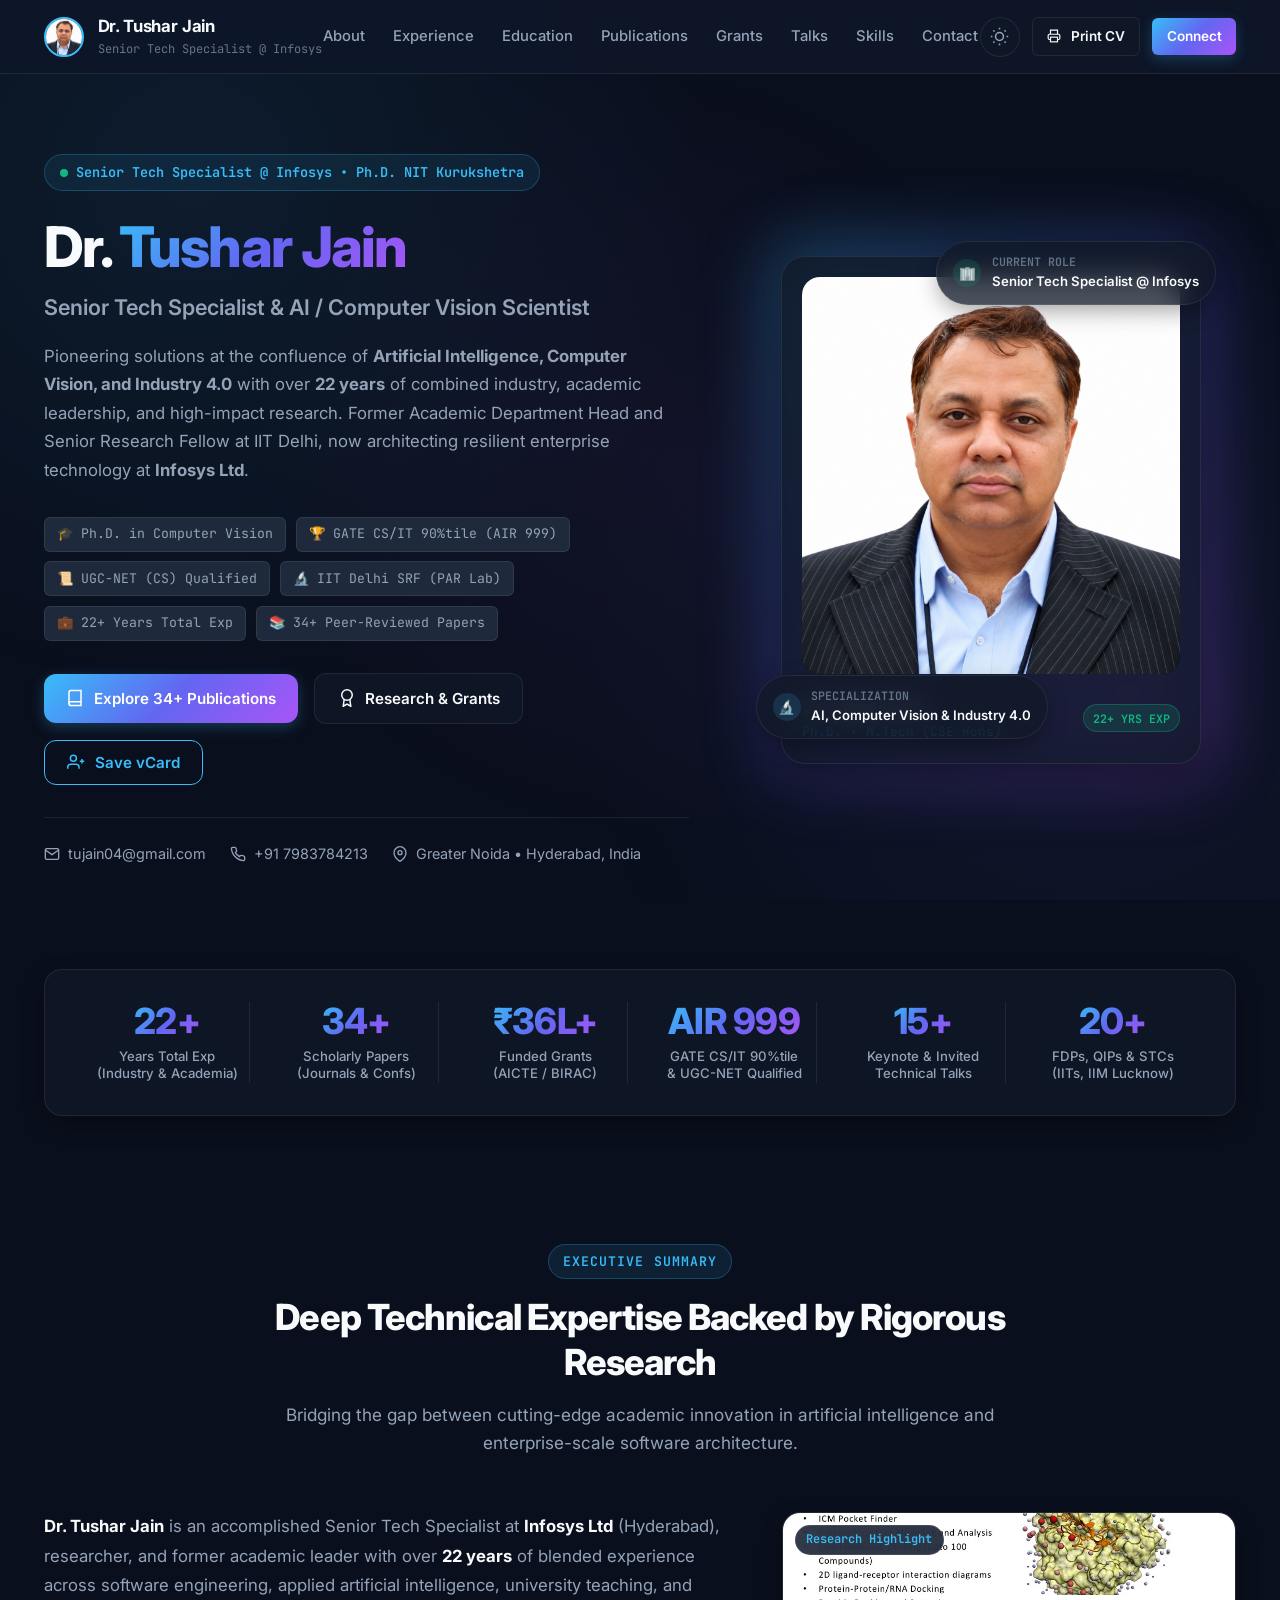
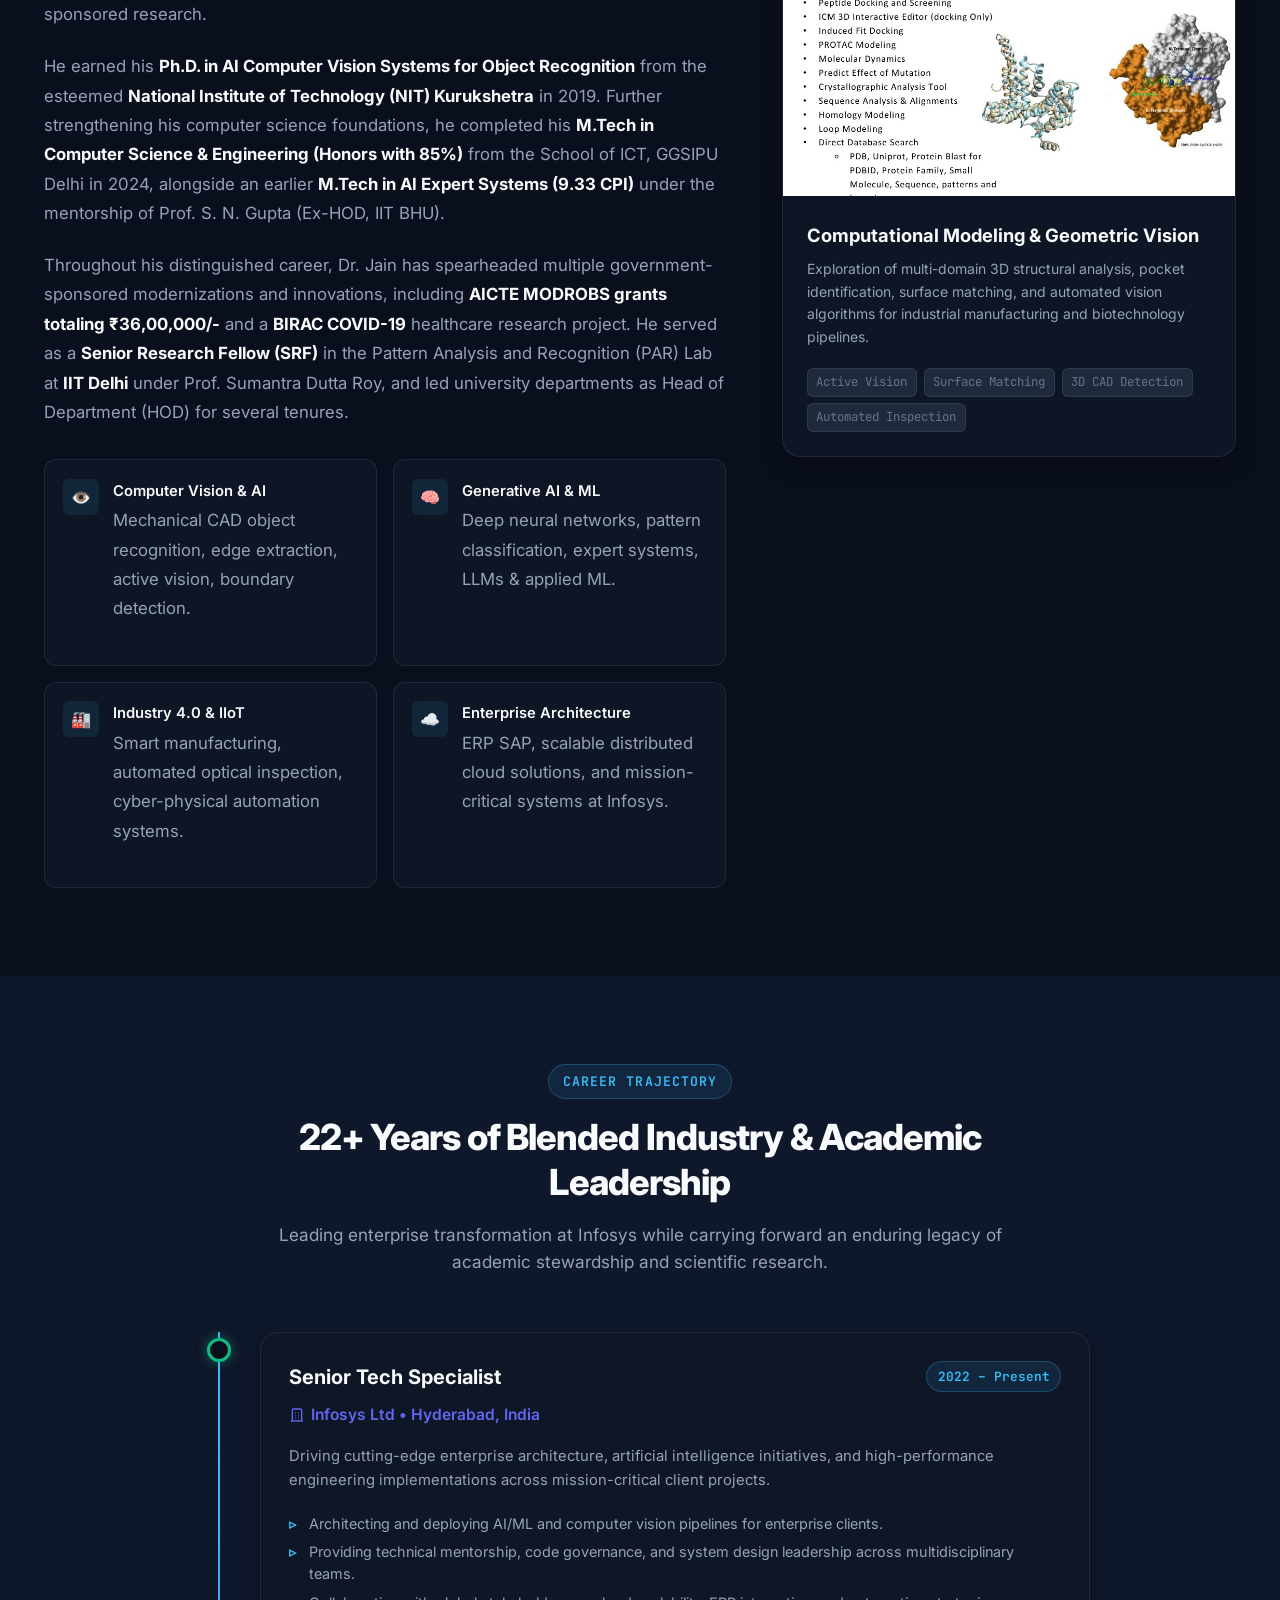
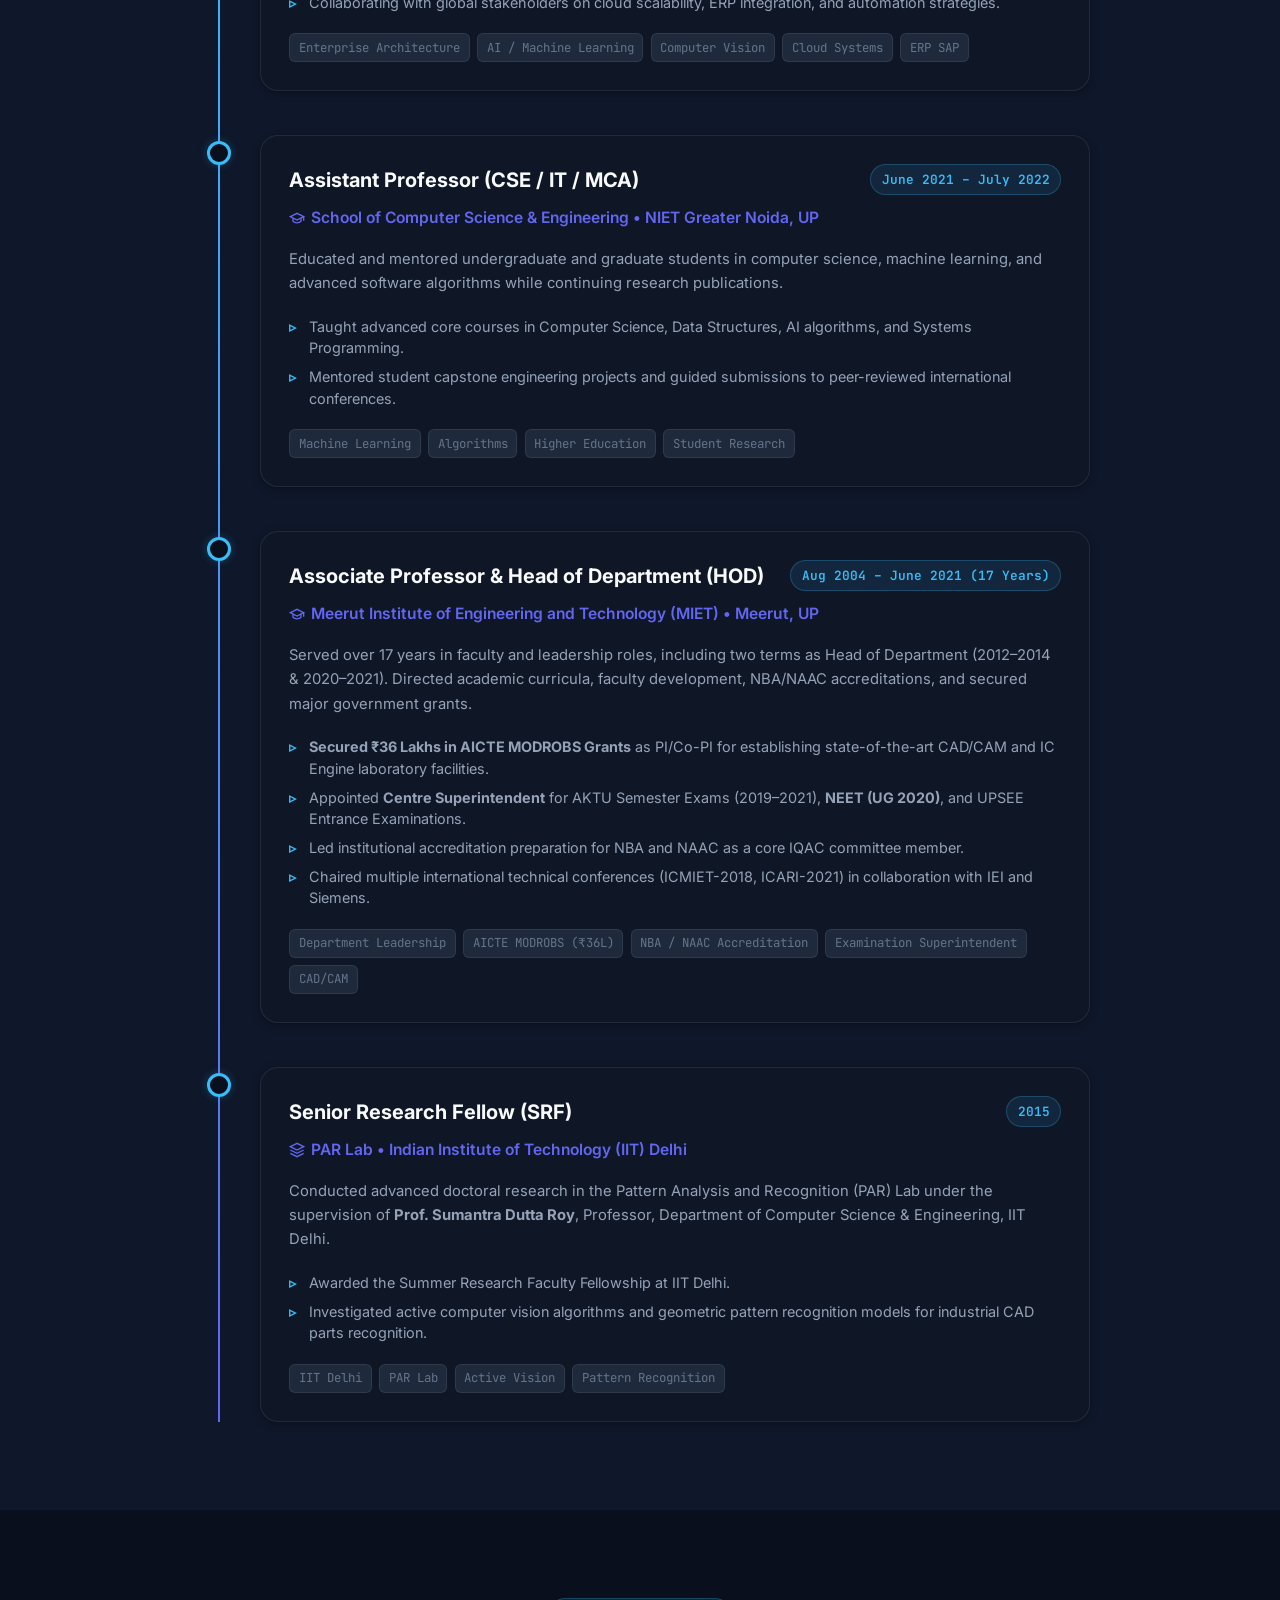
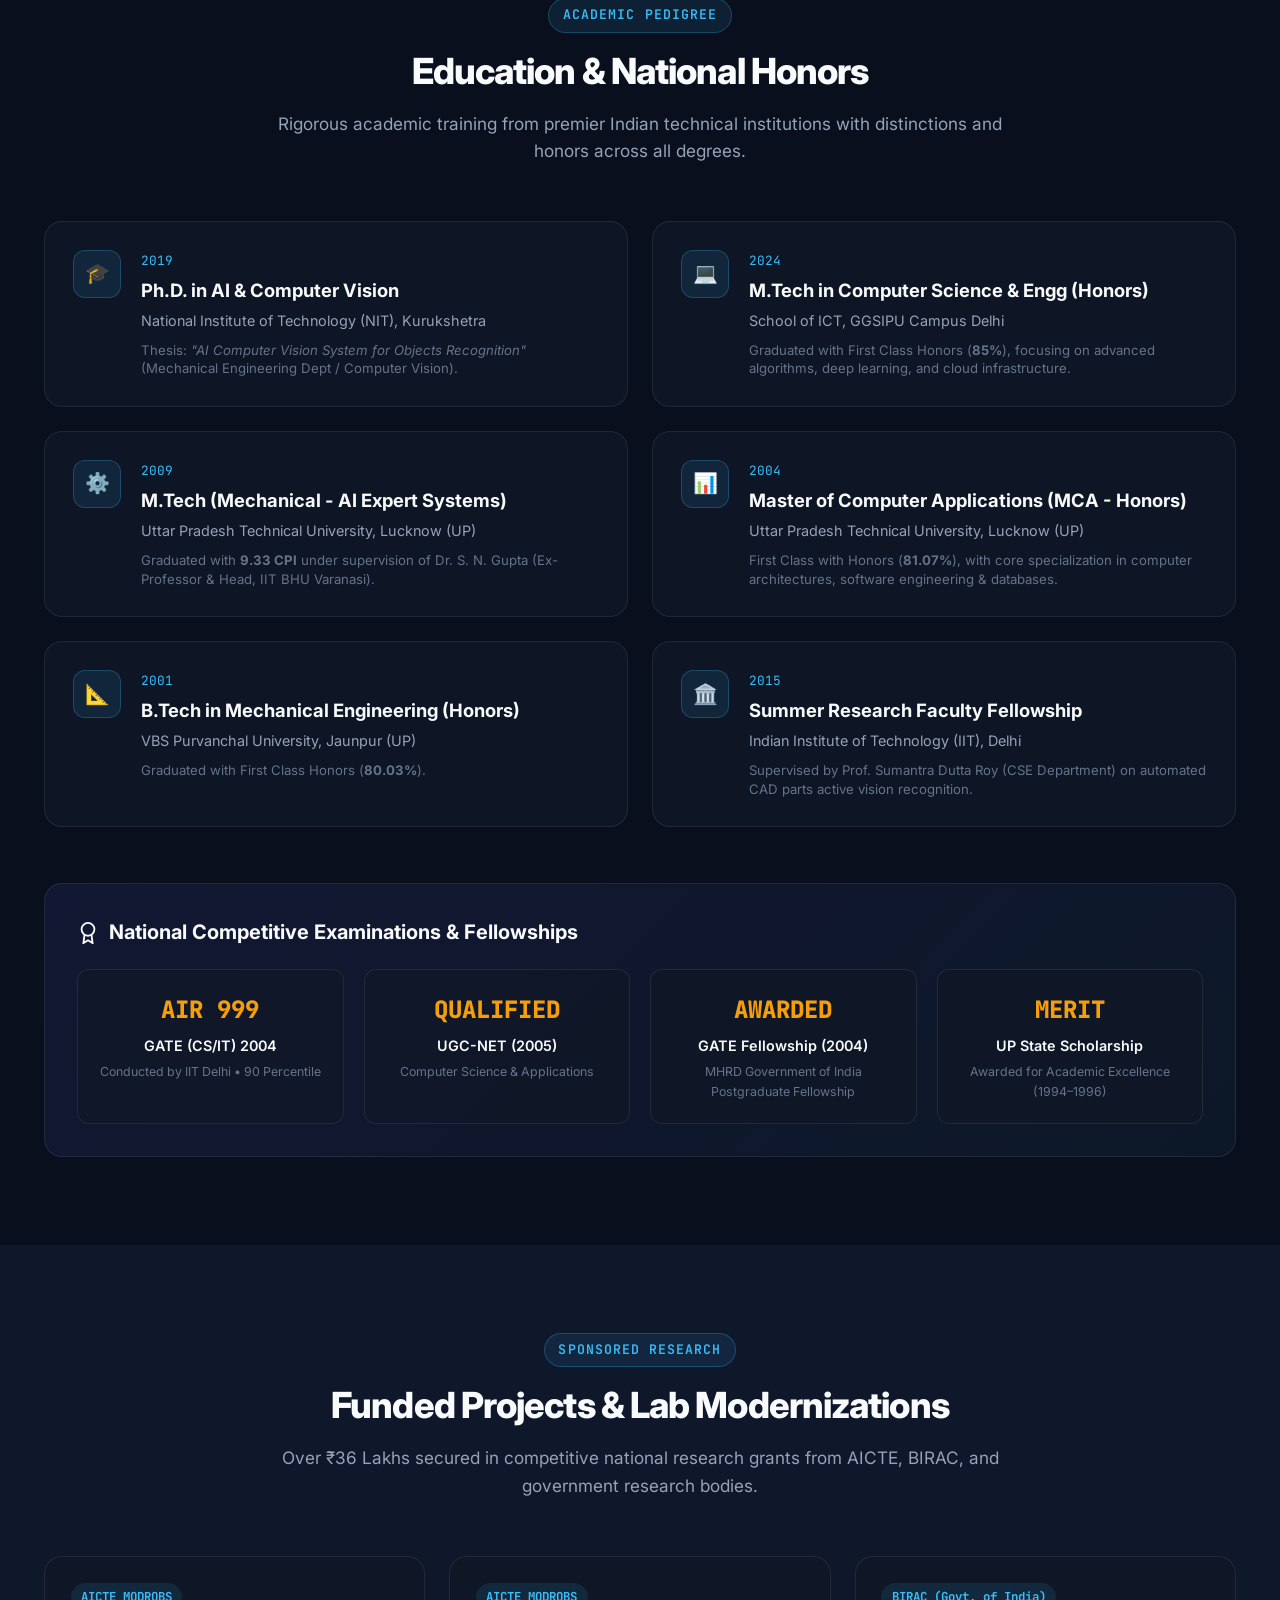
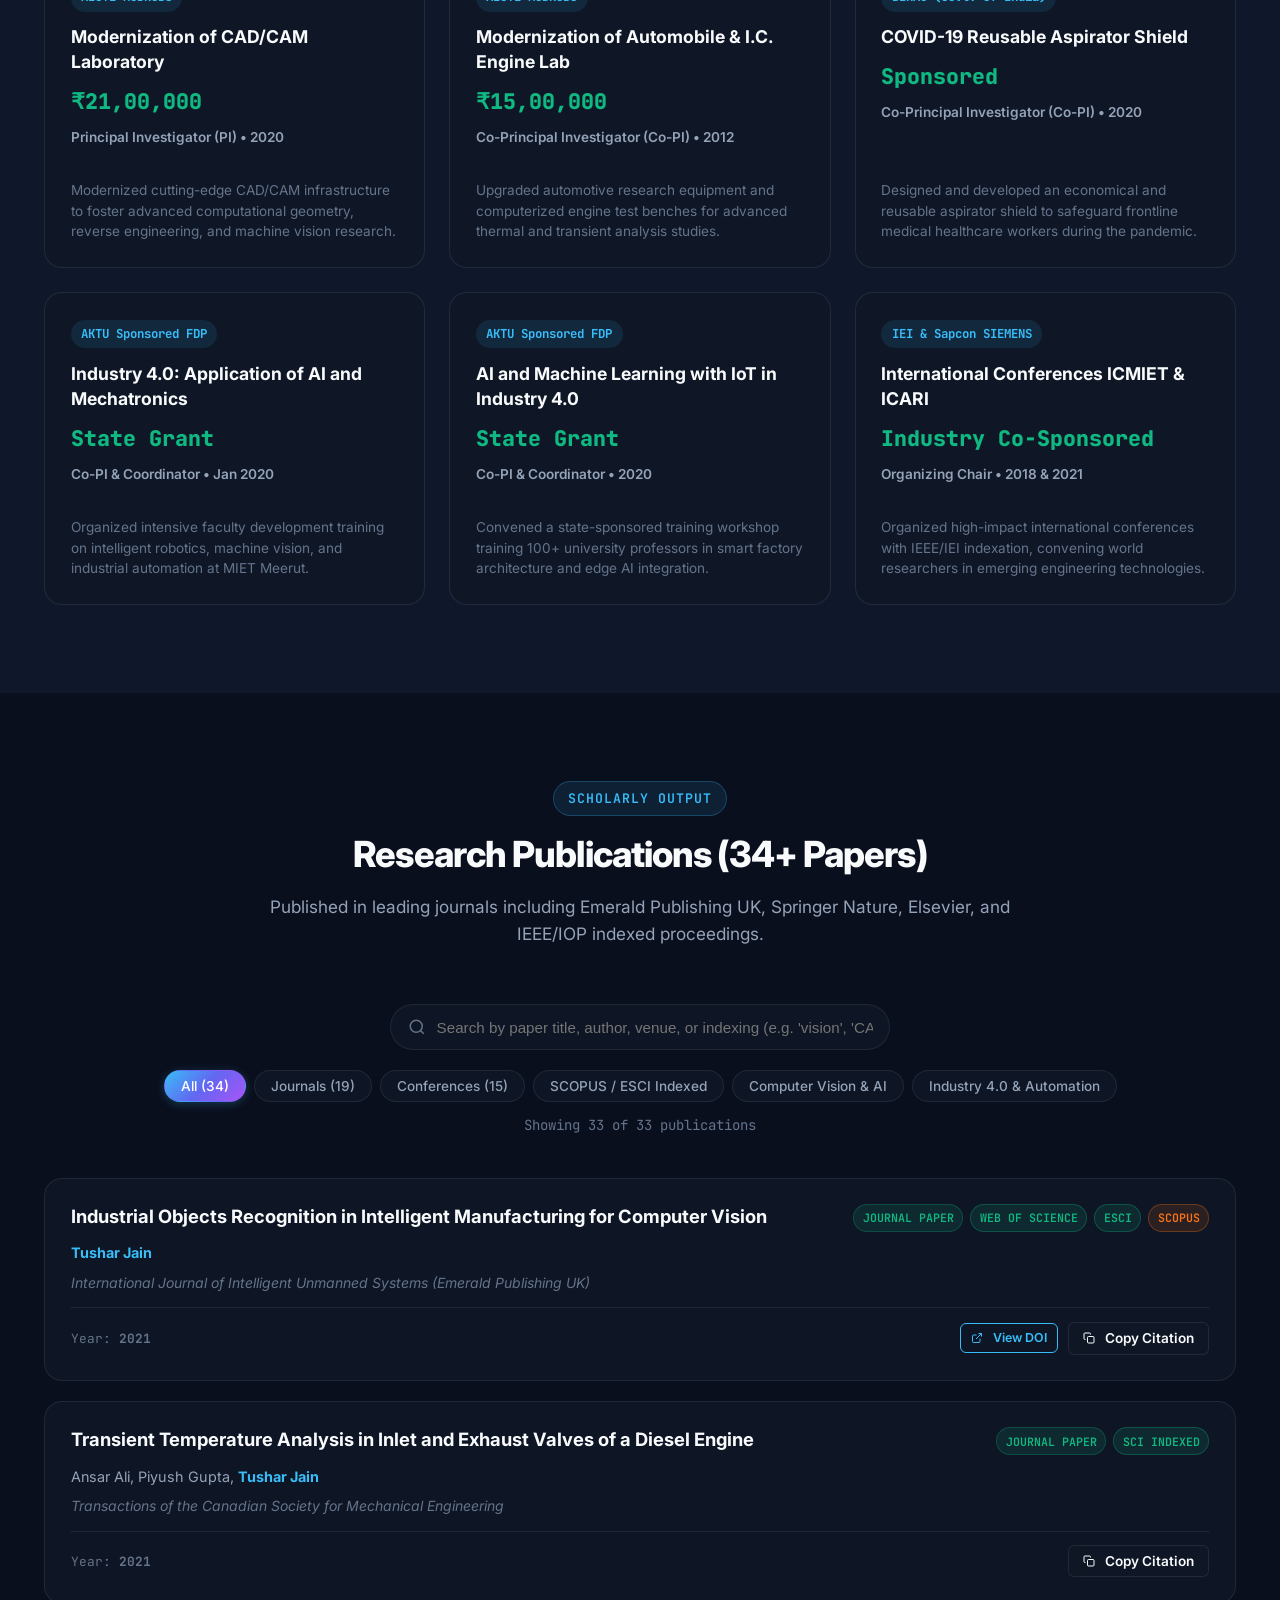
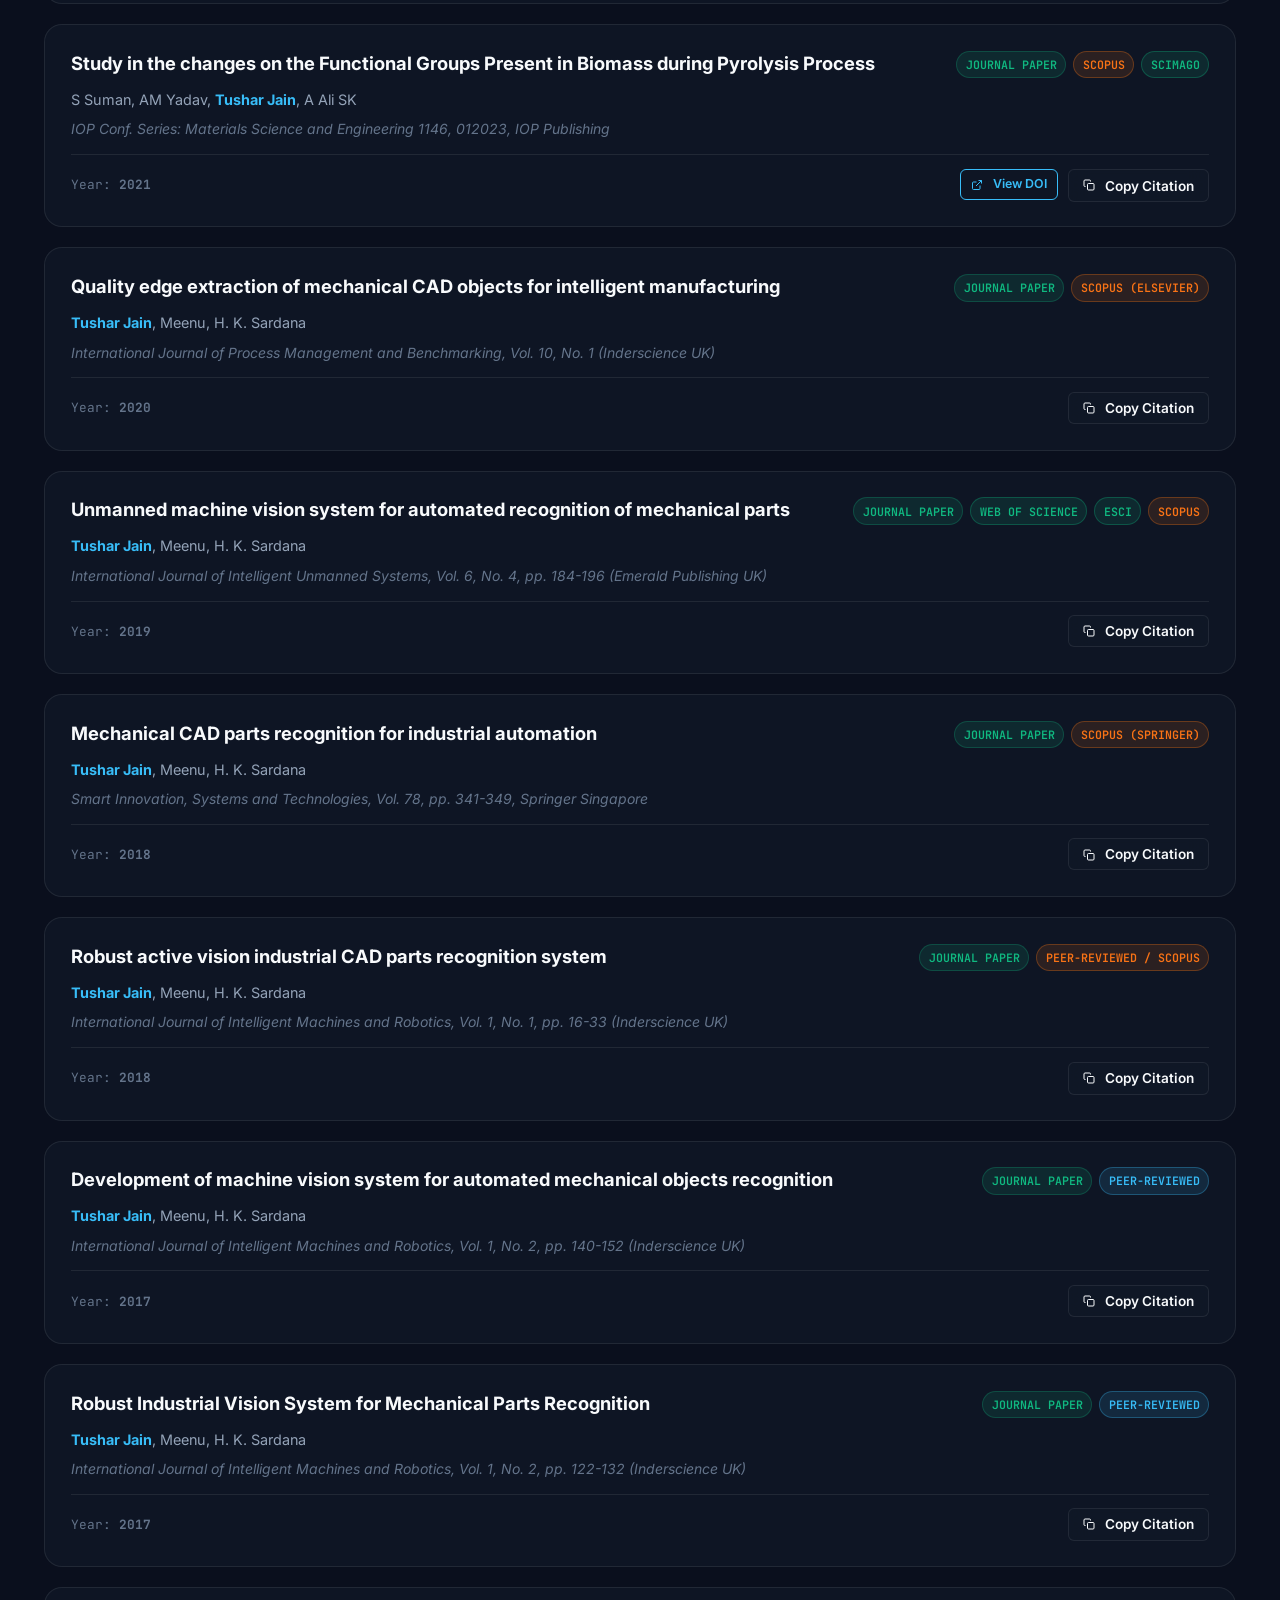
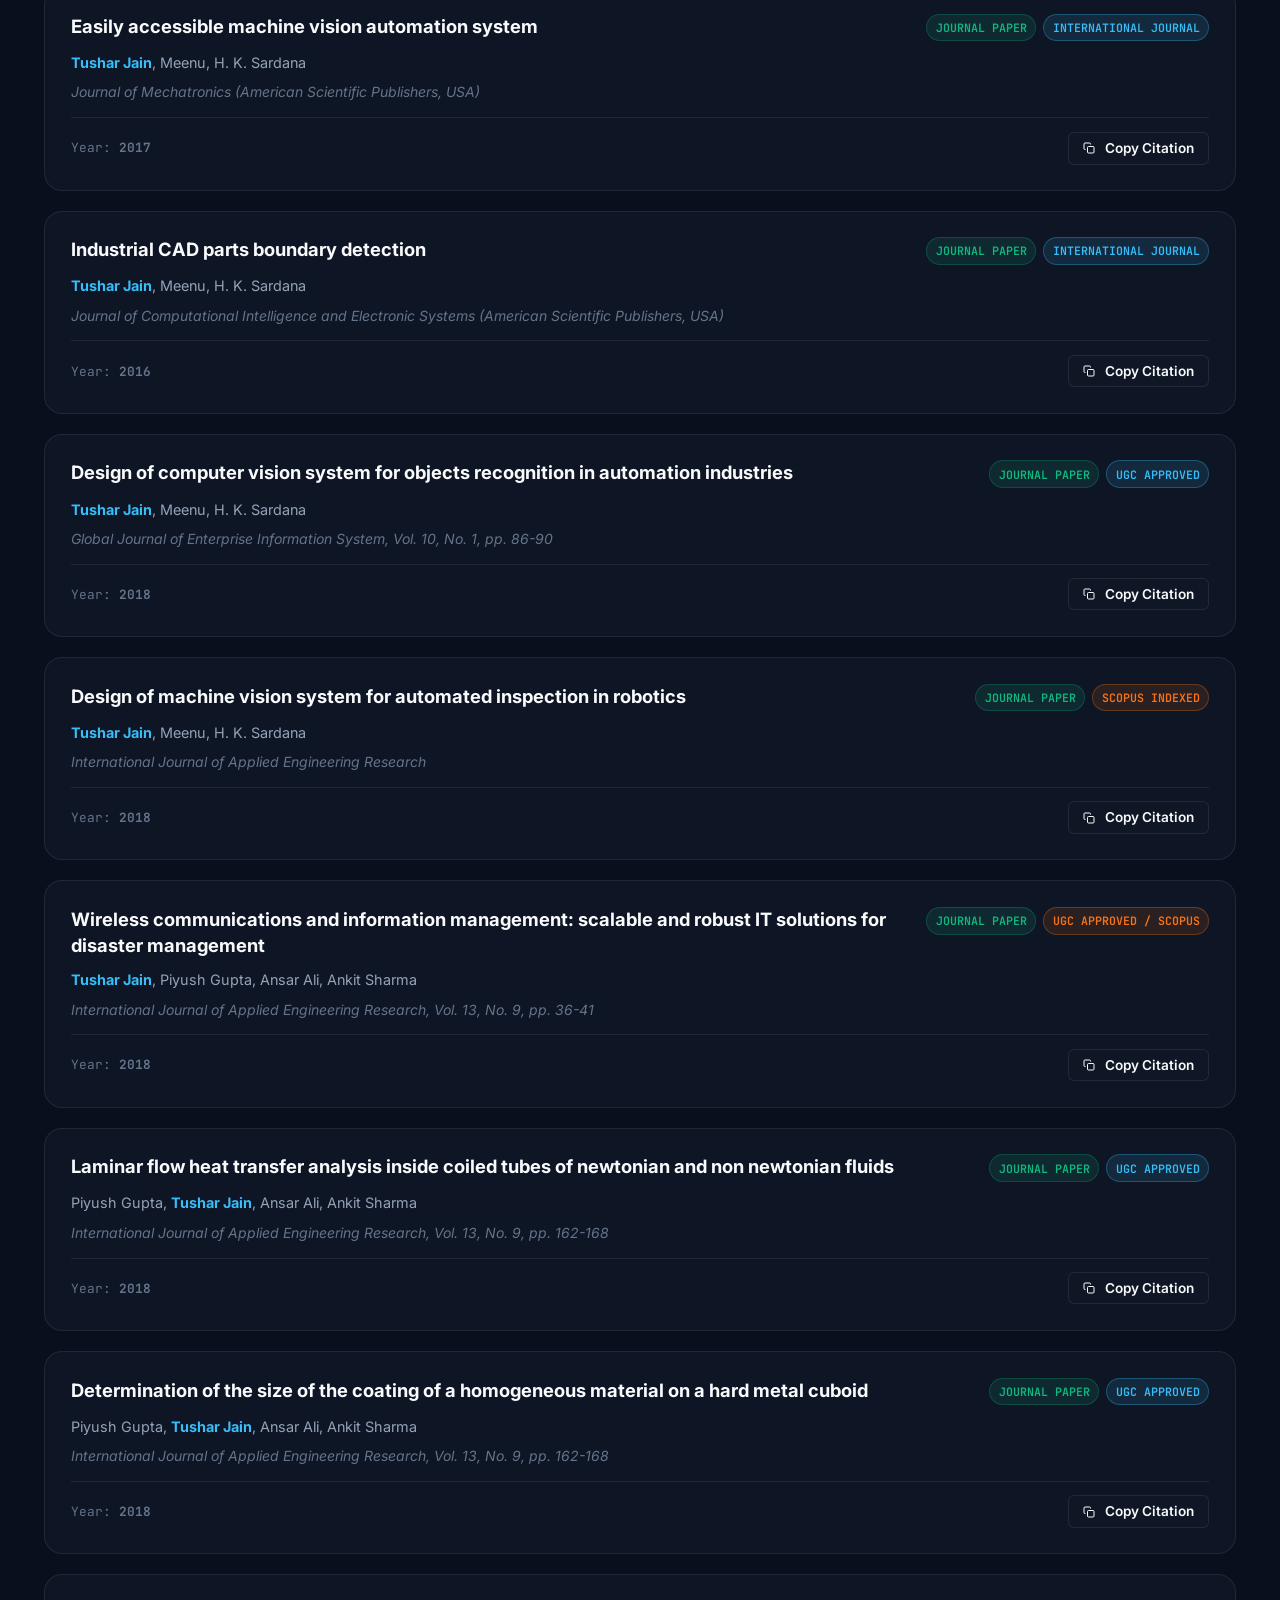
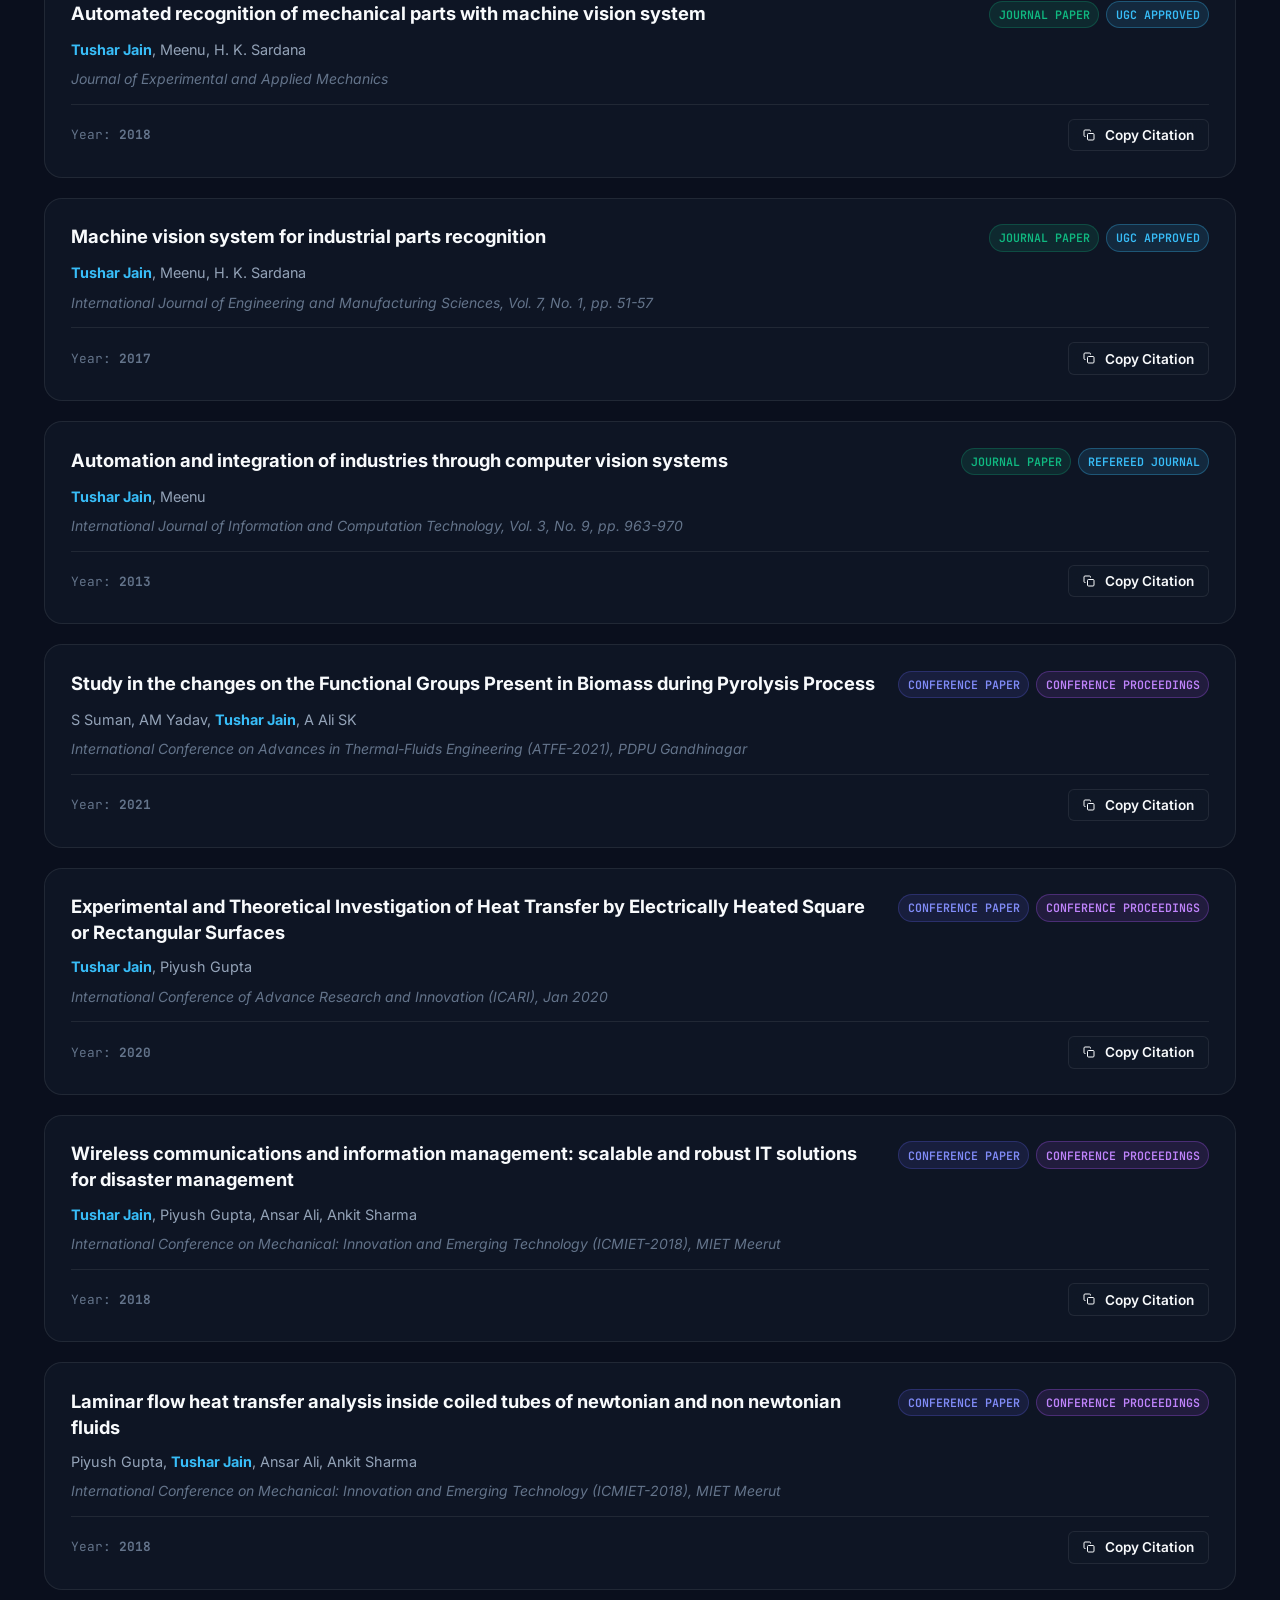
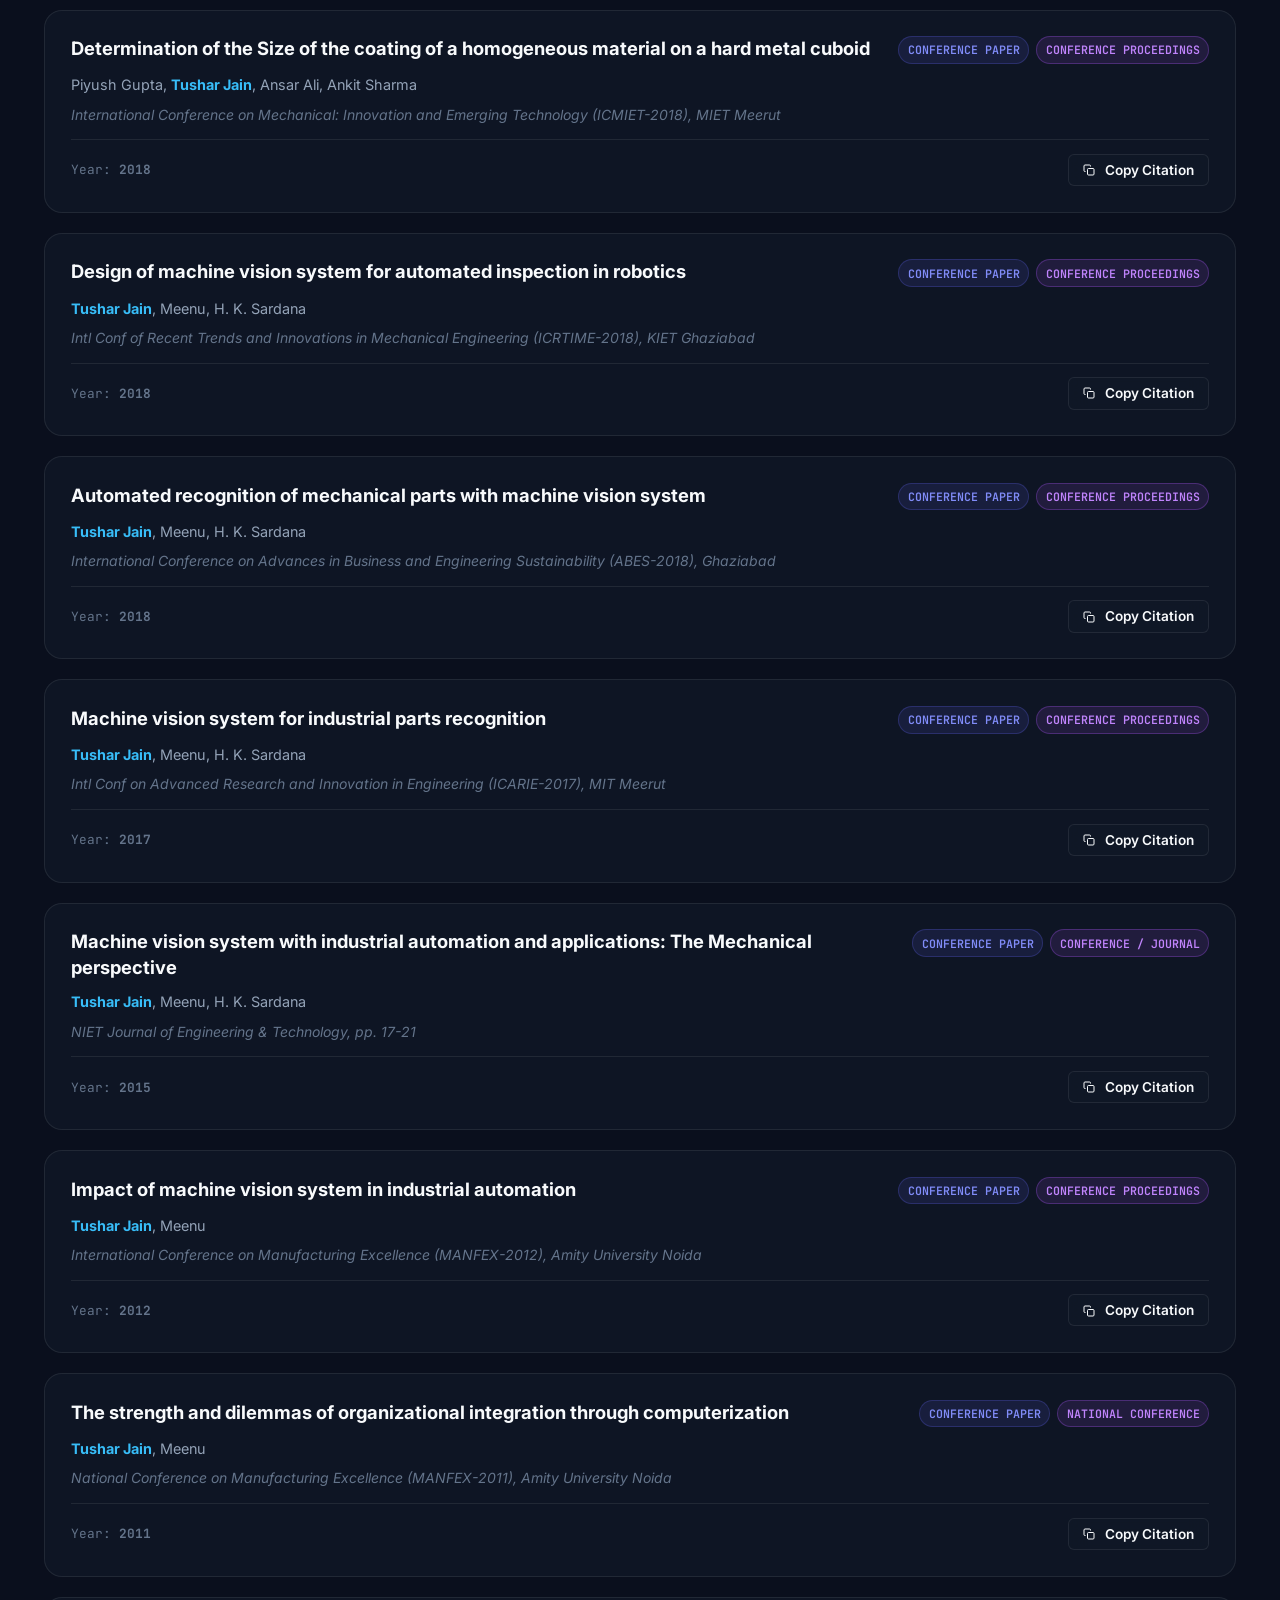
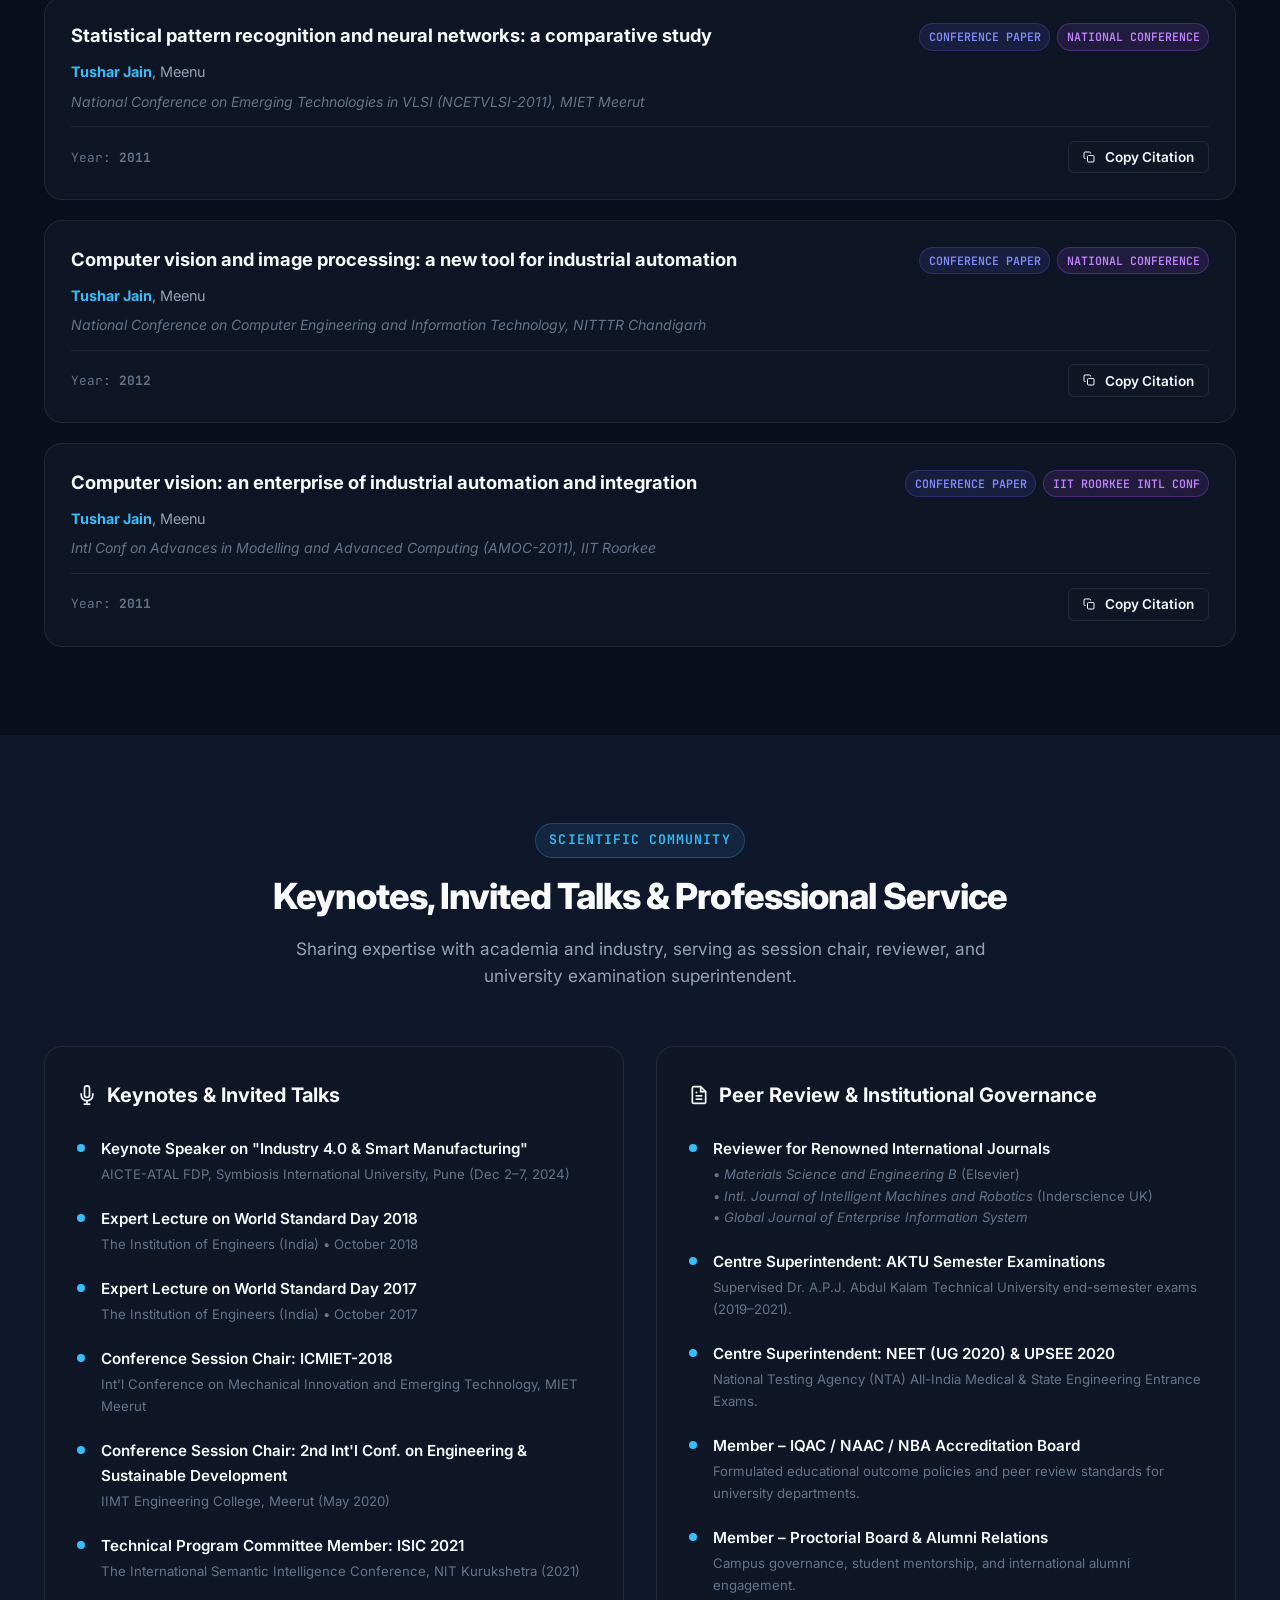
==== commit abe8b7e2: "Update index.html" ====
--- a/index.html
+++ b/index.html
@@ -1240,16 +1240,8 @@
             </div>
           </div>
 
-          <div class="contact-card">
-            <div class="contact-icon-box">📍</div>
-            <div>
-              <div class="contact-card-title">OFFICIAL LOCATION</div>
-              <div class="contact-card-val">Infosys Ltd &bull; Hyderabad, India</div>
-              <div style="font-size: 0.825rem; color: var(--text-secondary); margin-top: 0.35rem;">
-                Residential: Divine Grace Society, Omega I, Greater Noida 201310, UP
-              </div>
-            </div>
-          </div>
+         
+     
 
           <div class="contact-card" style="background: linear-gradient(135deg, rgba(56,189,248,0.1) 0%, rgba(99,102,241,0.08) 100%);">
             <div class="contact-icon-box" style="background: var(--accent-gradient); color: white;">💾</div>
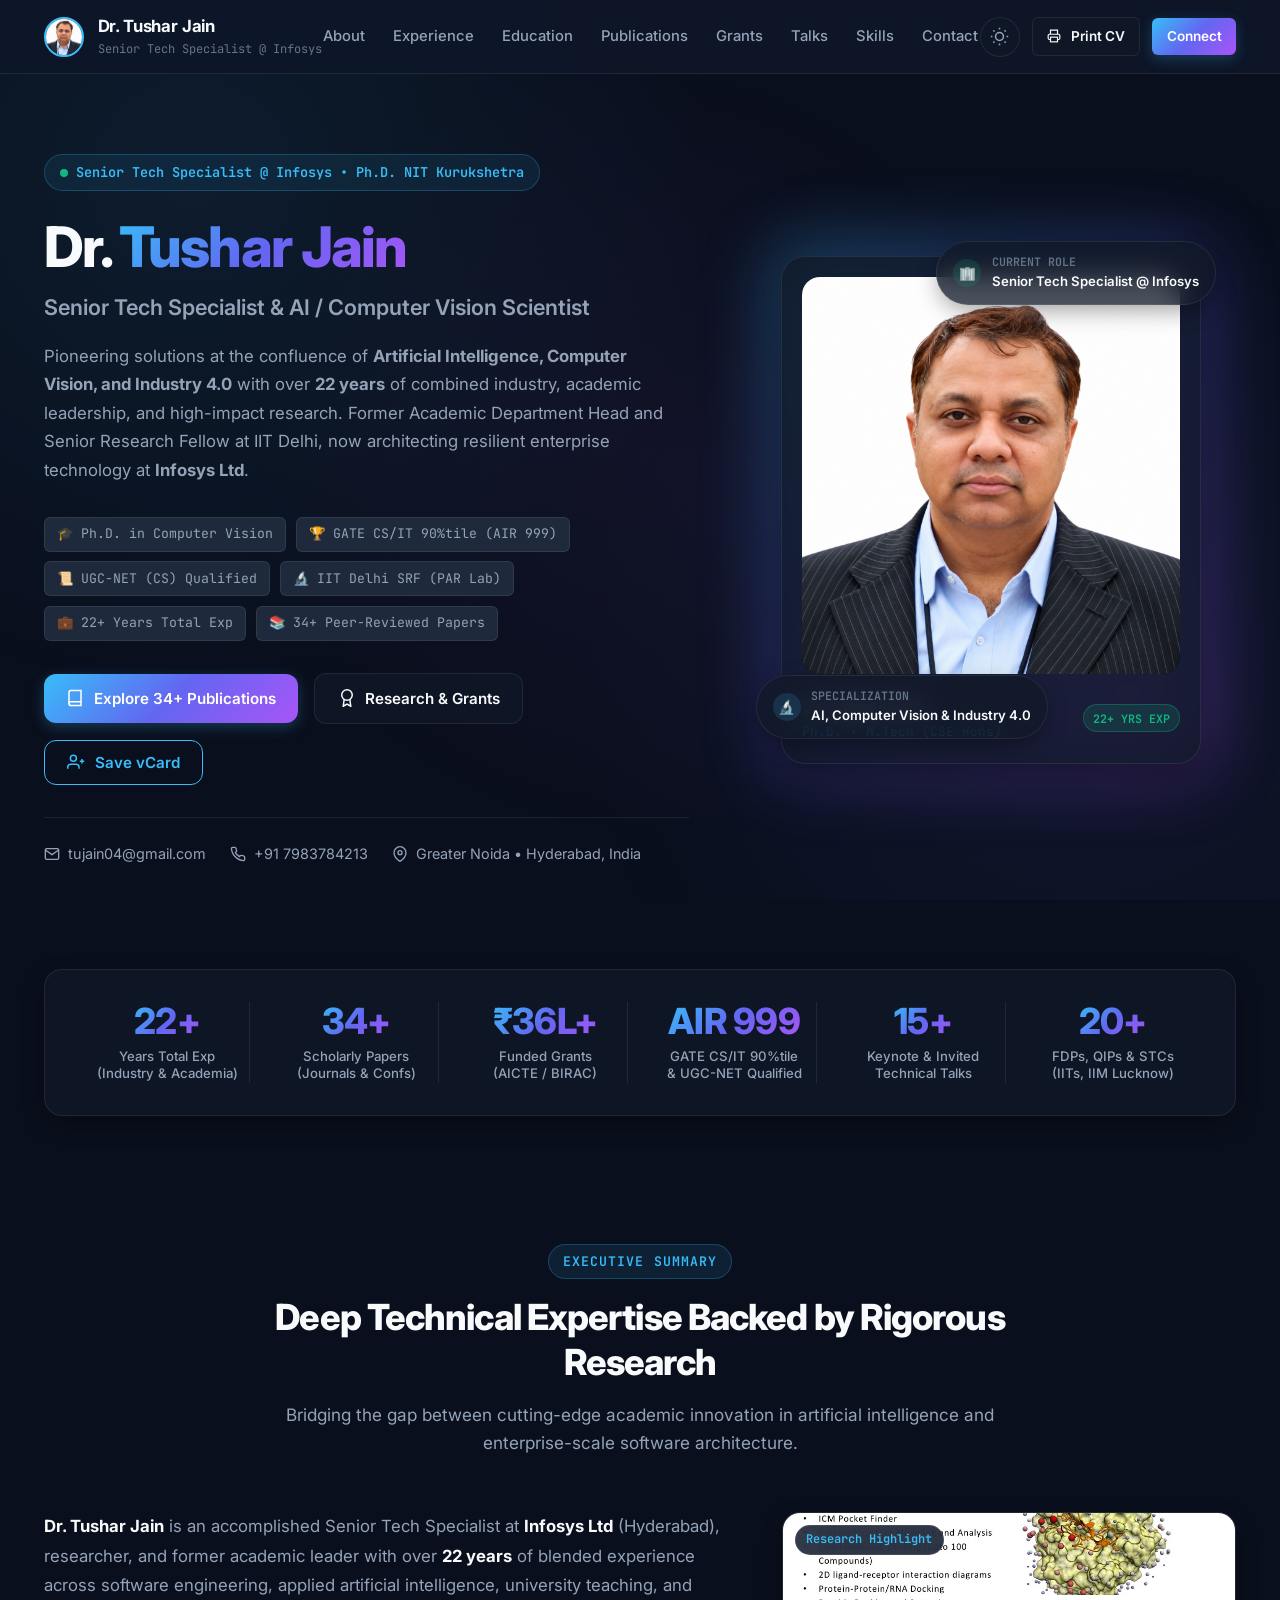
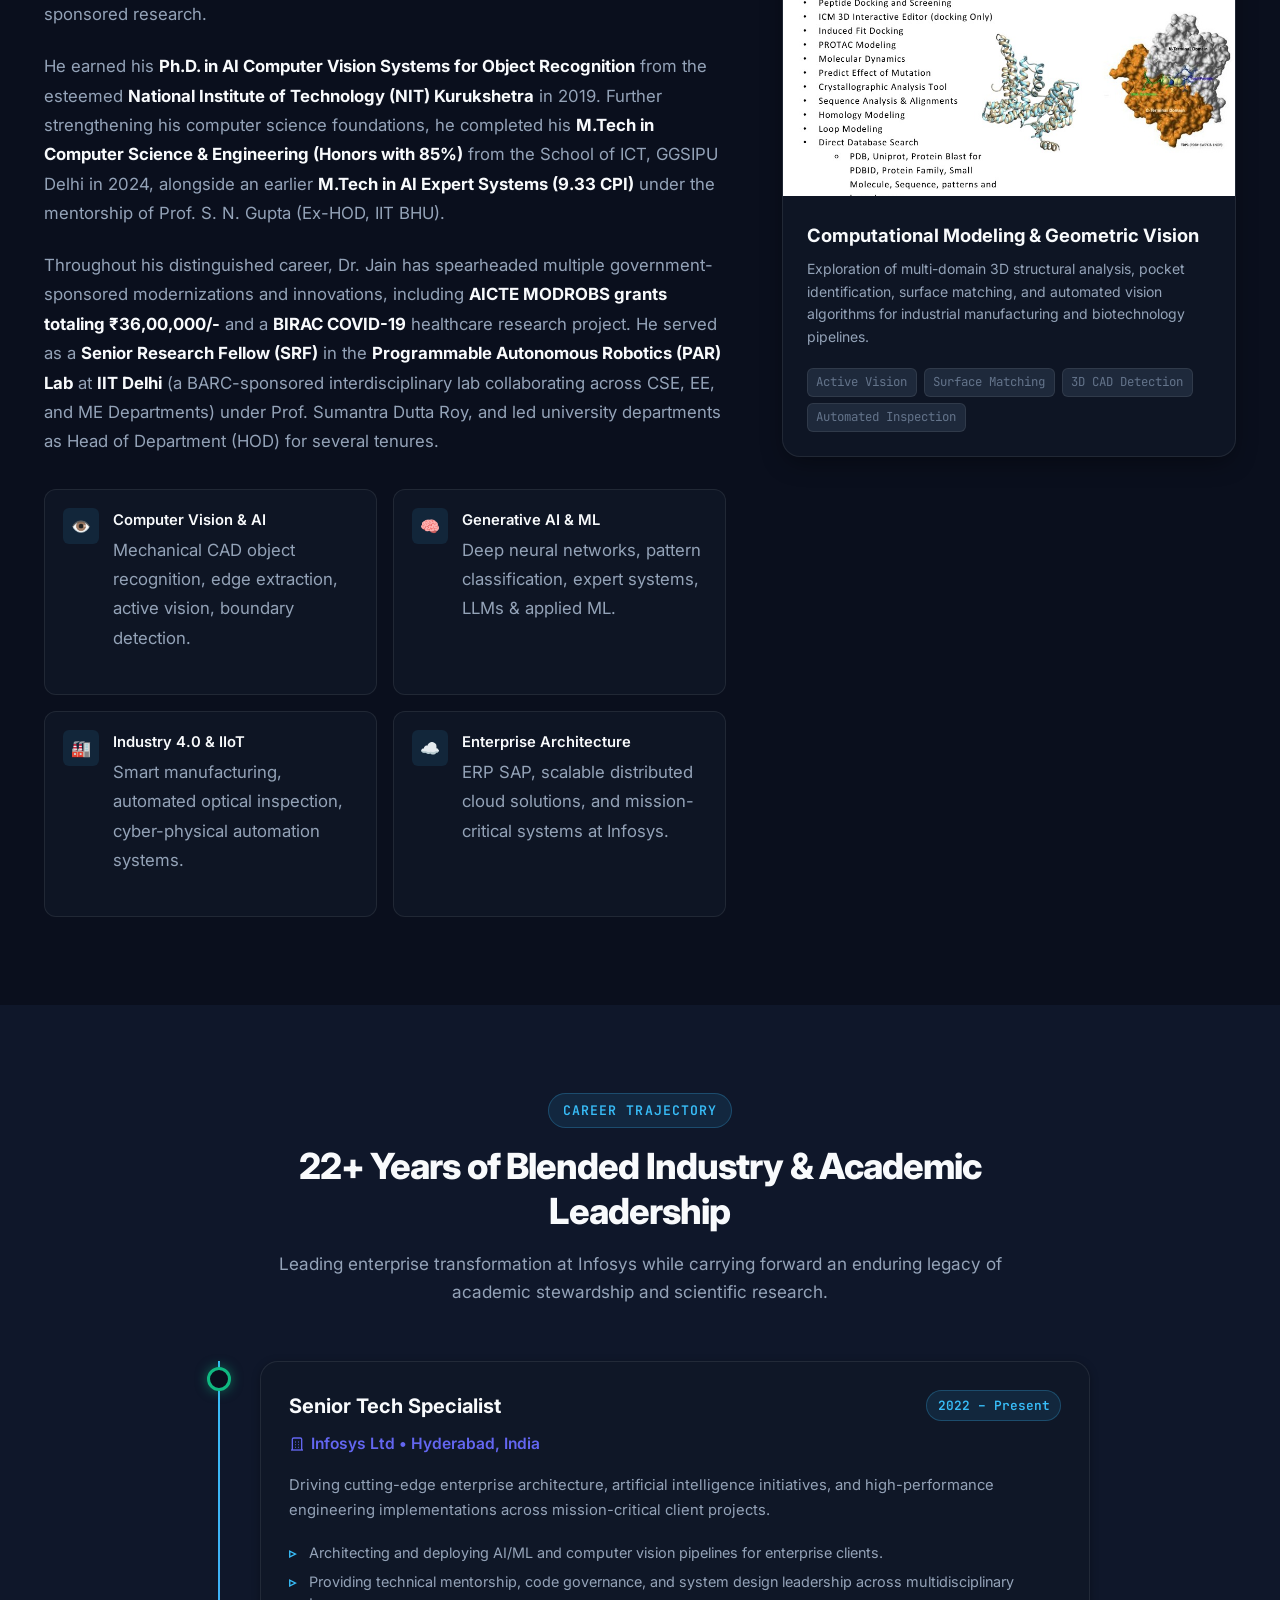
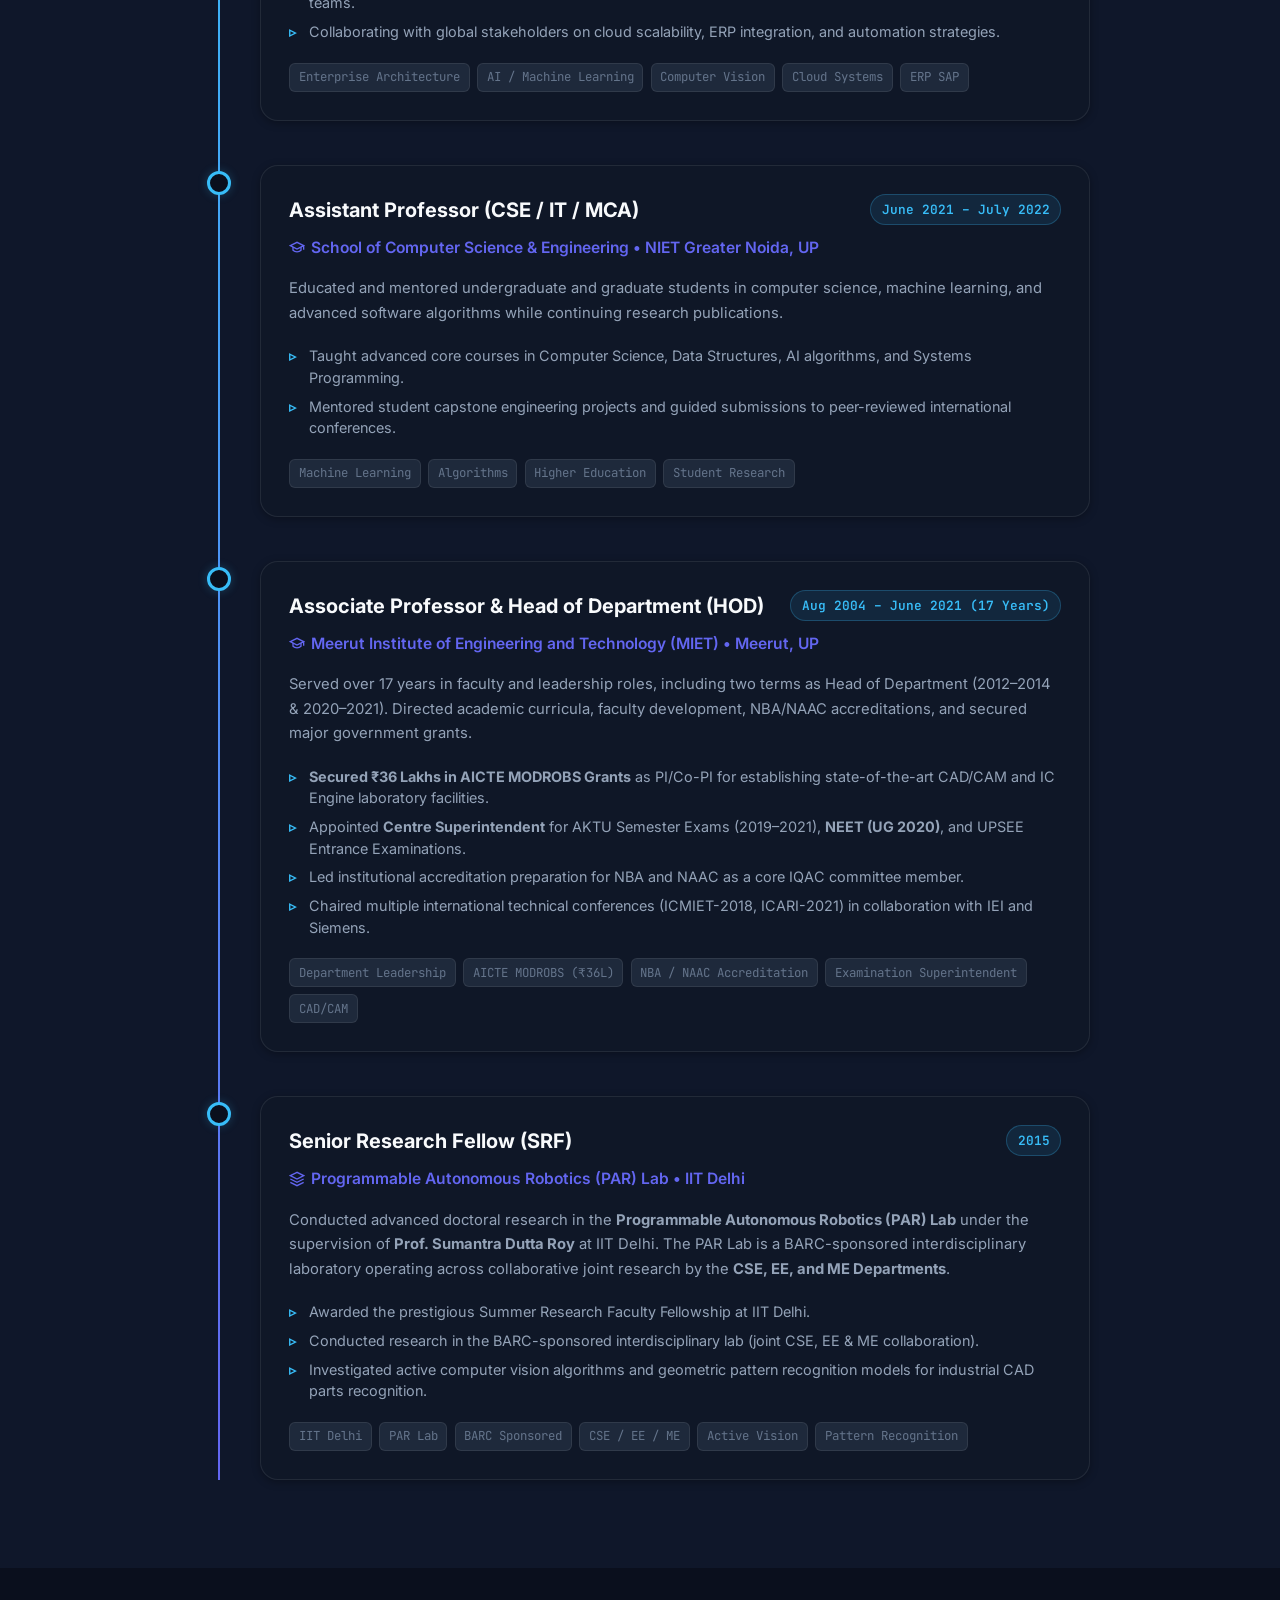
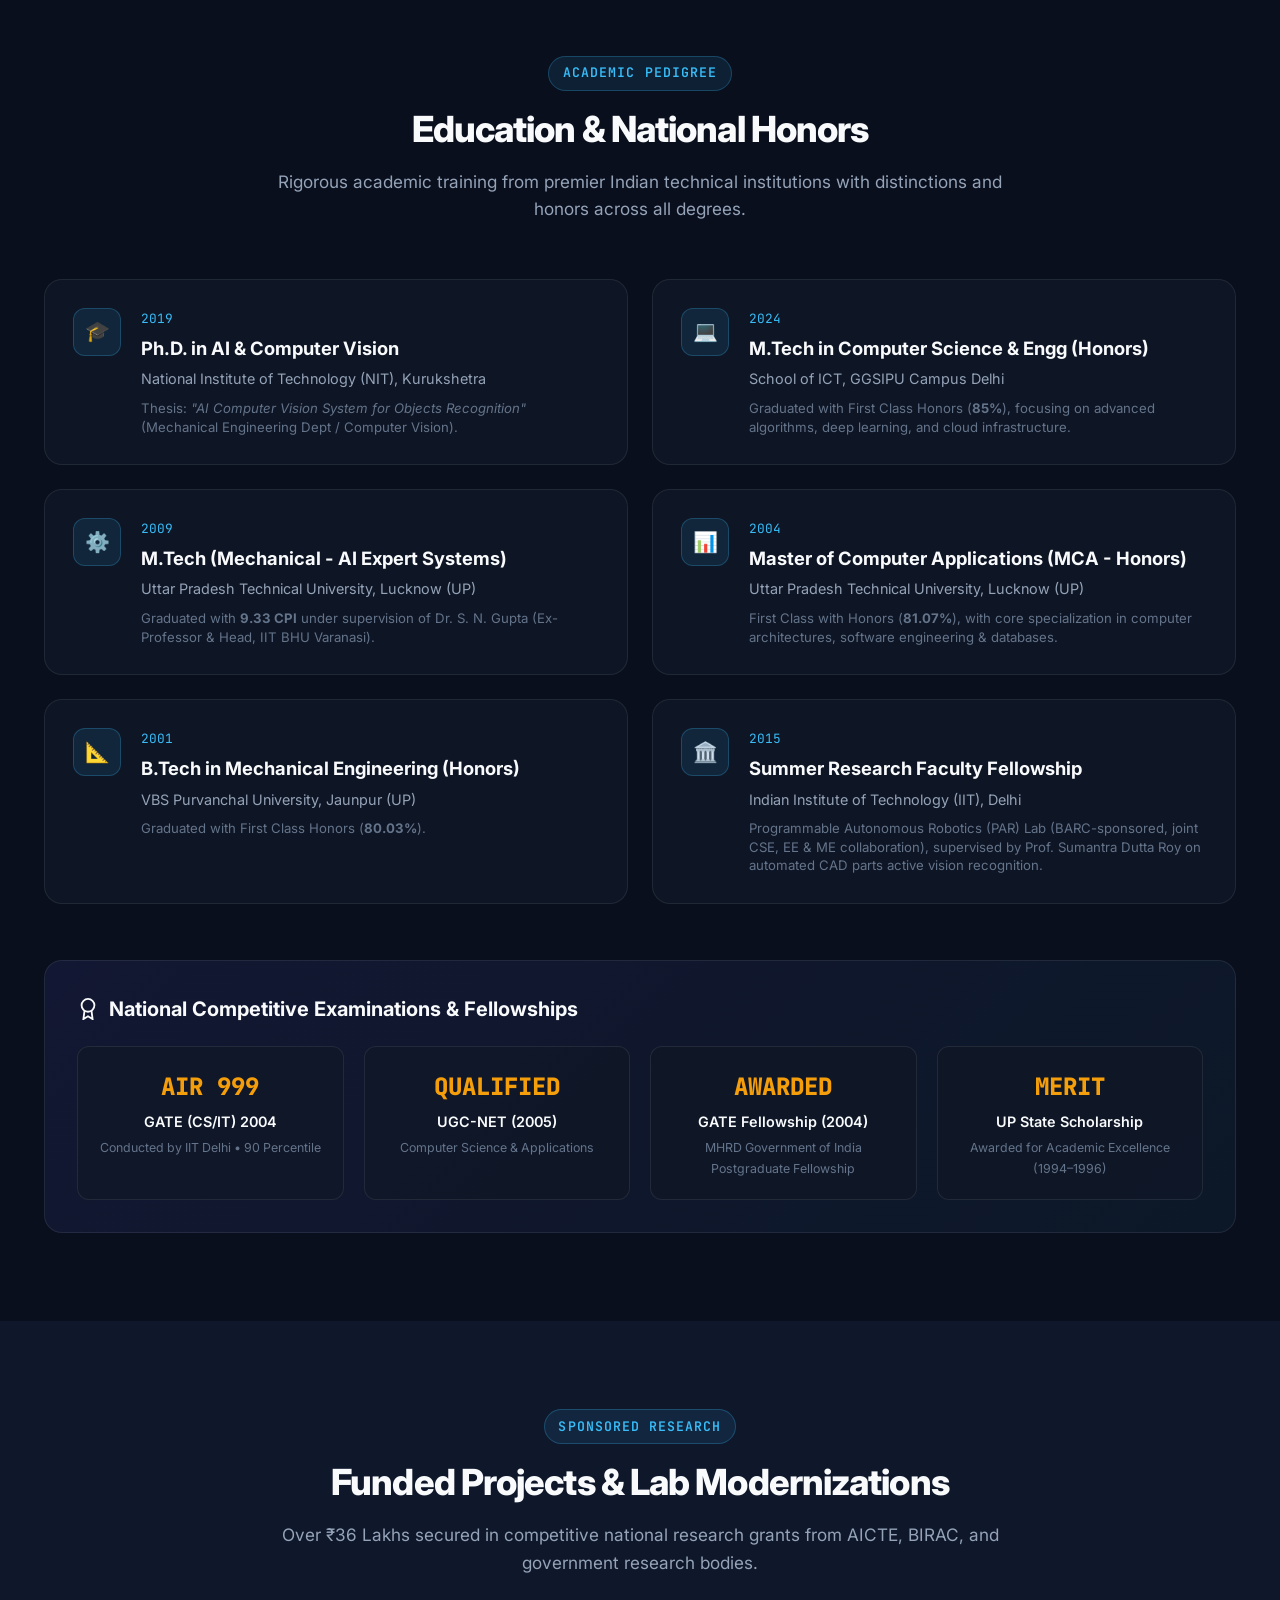
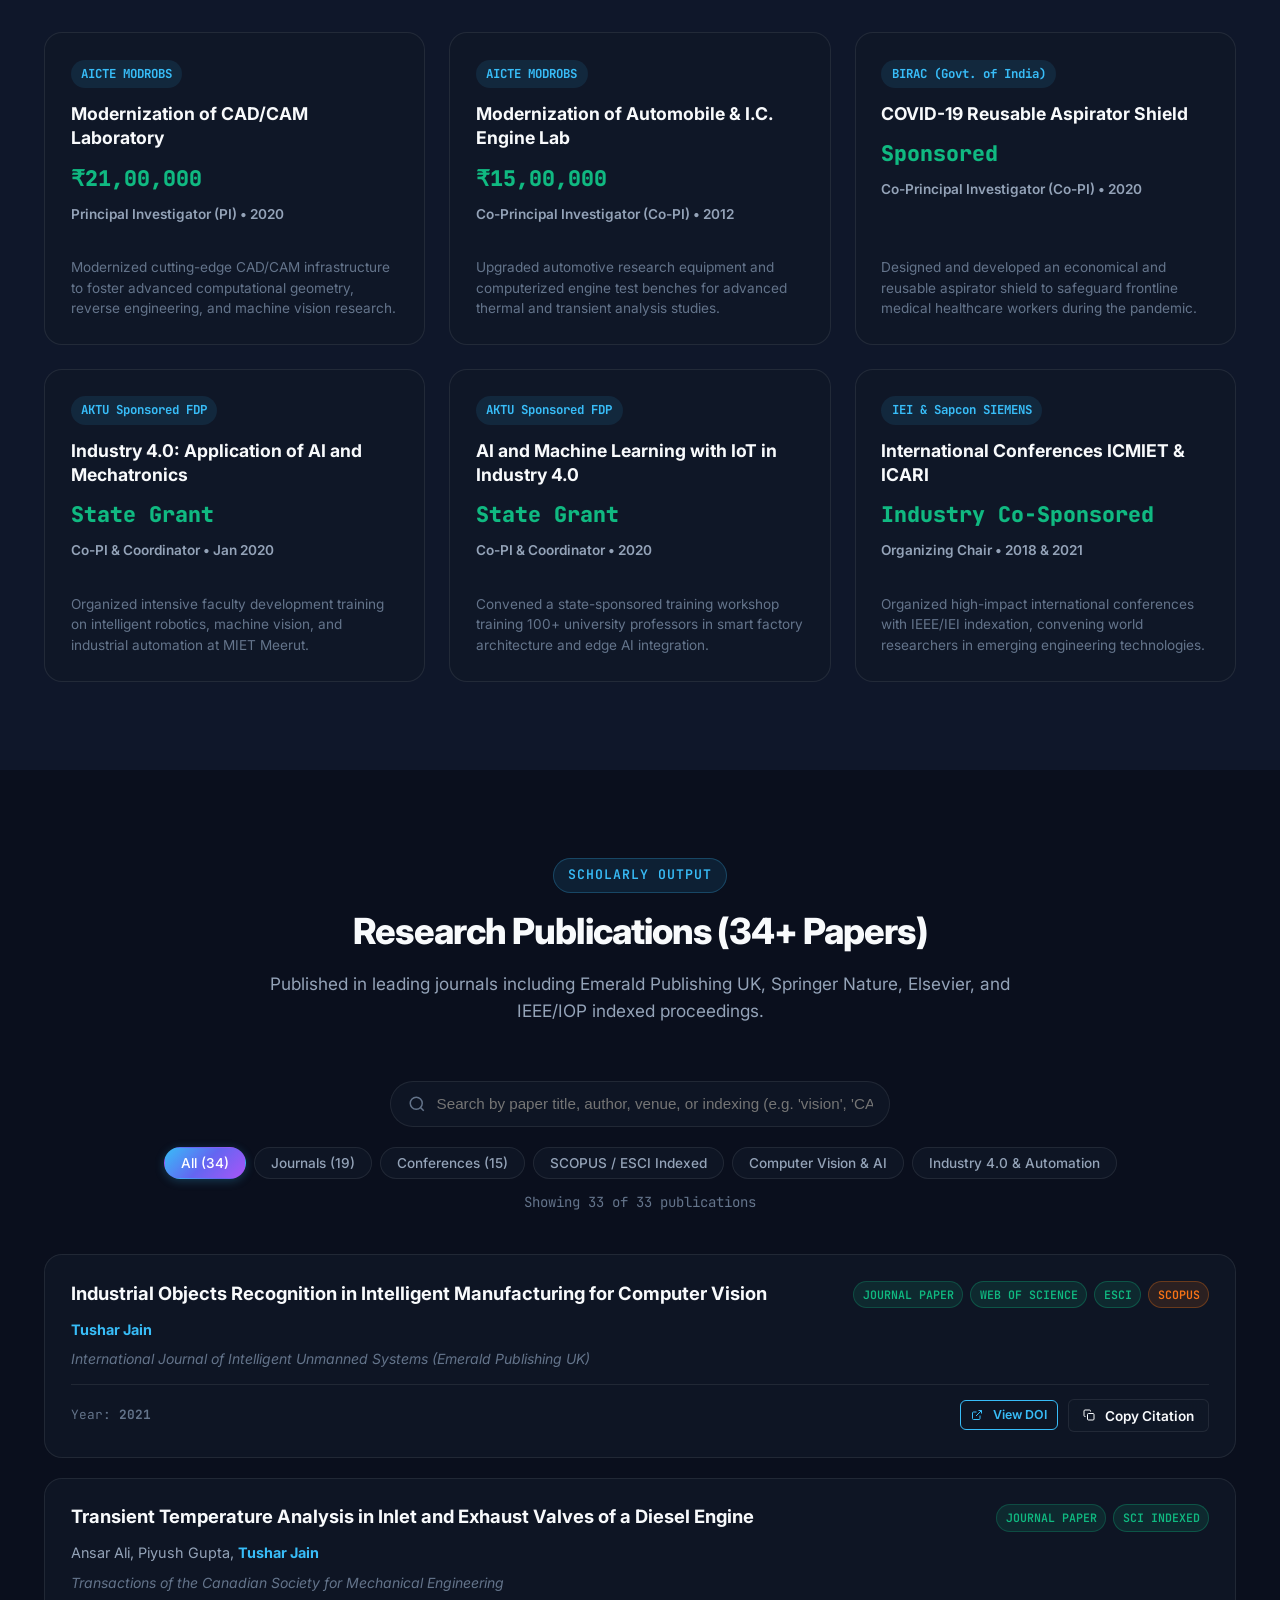
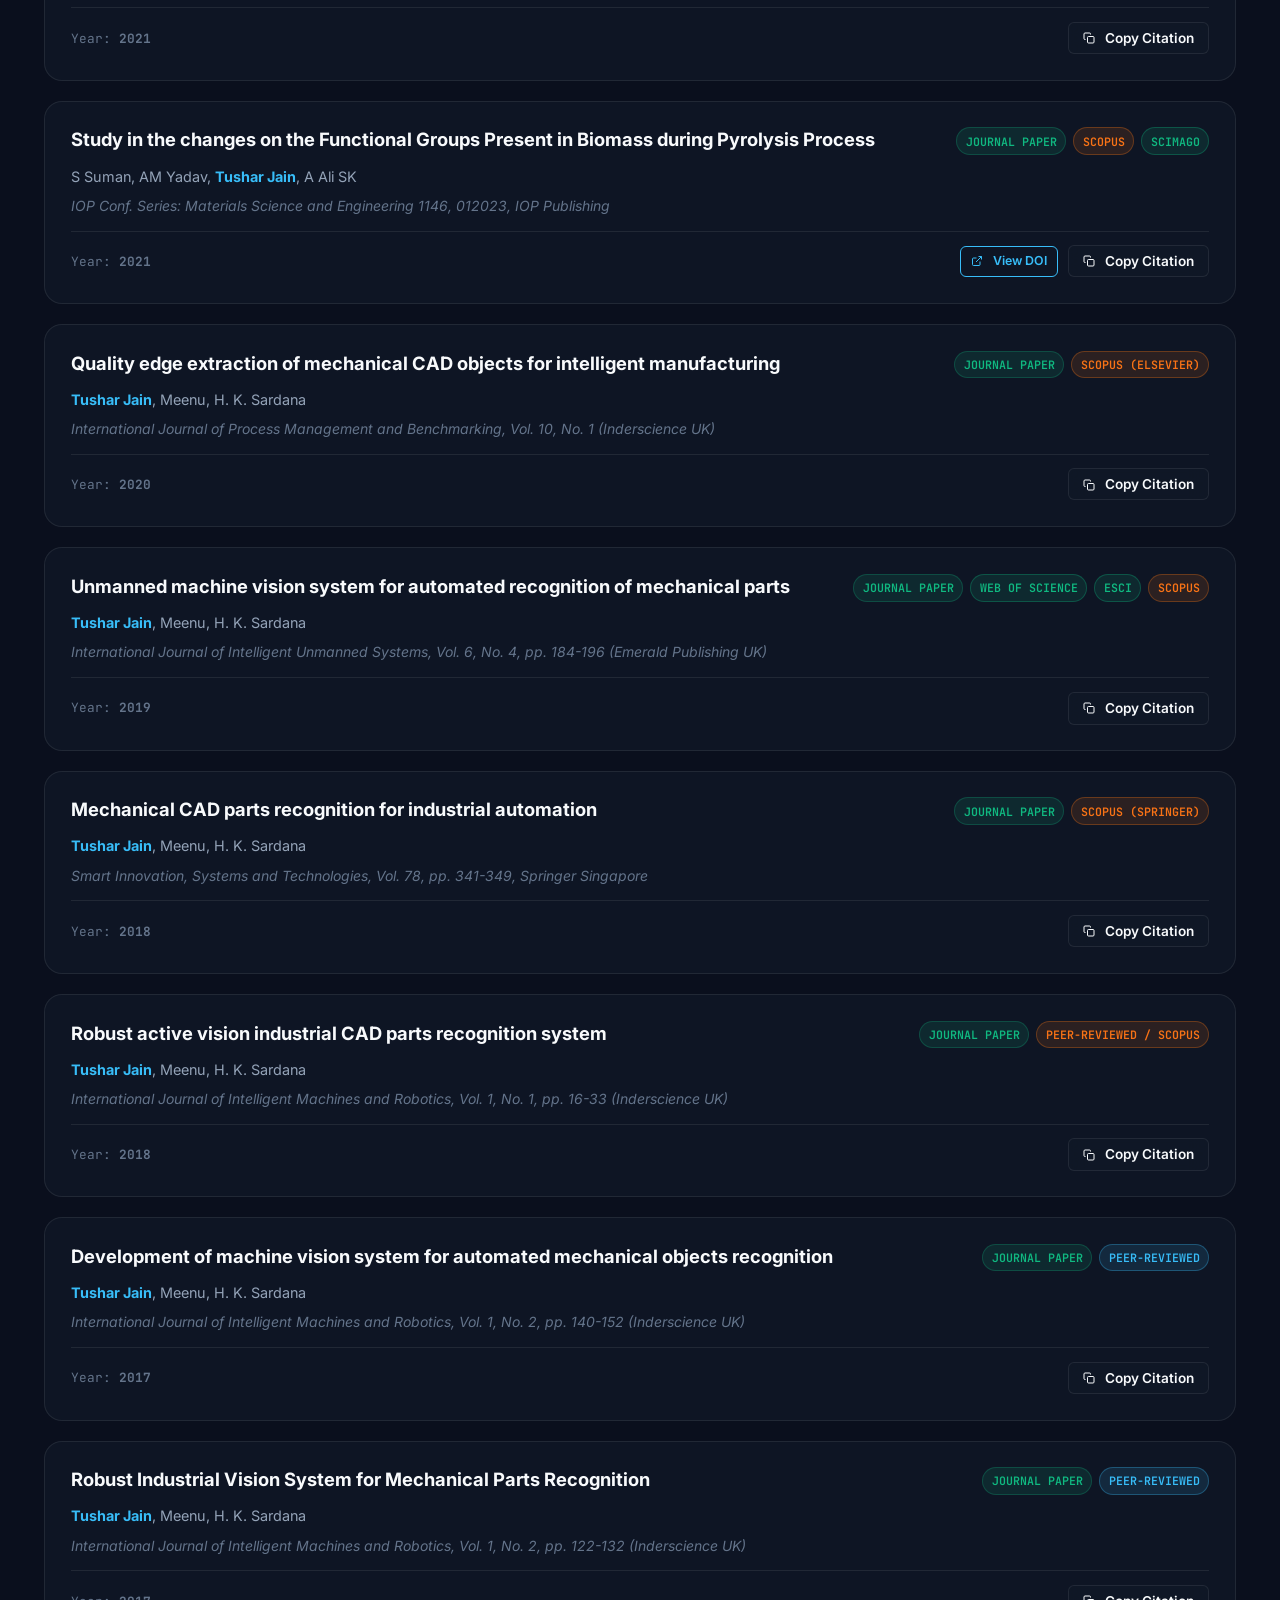
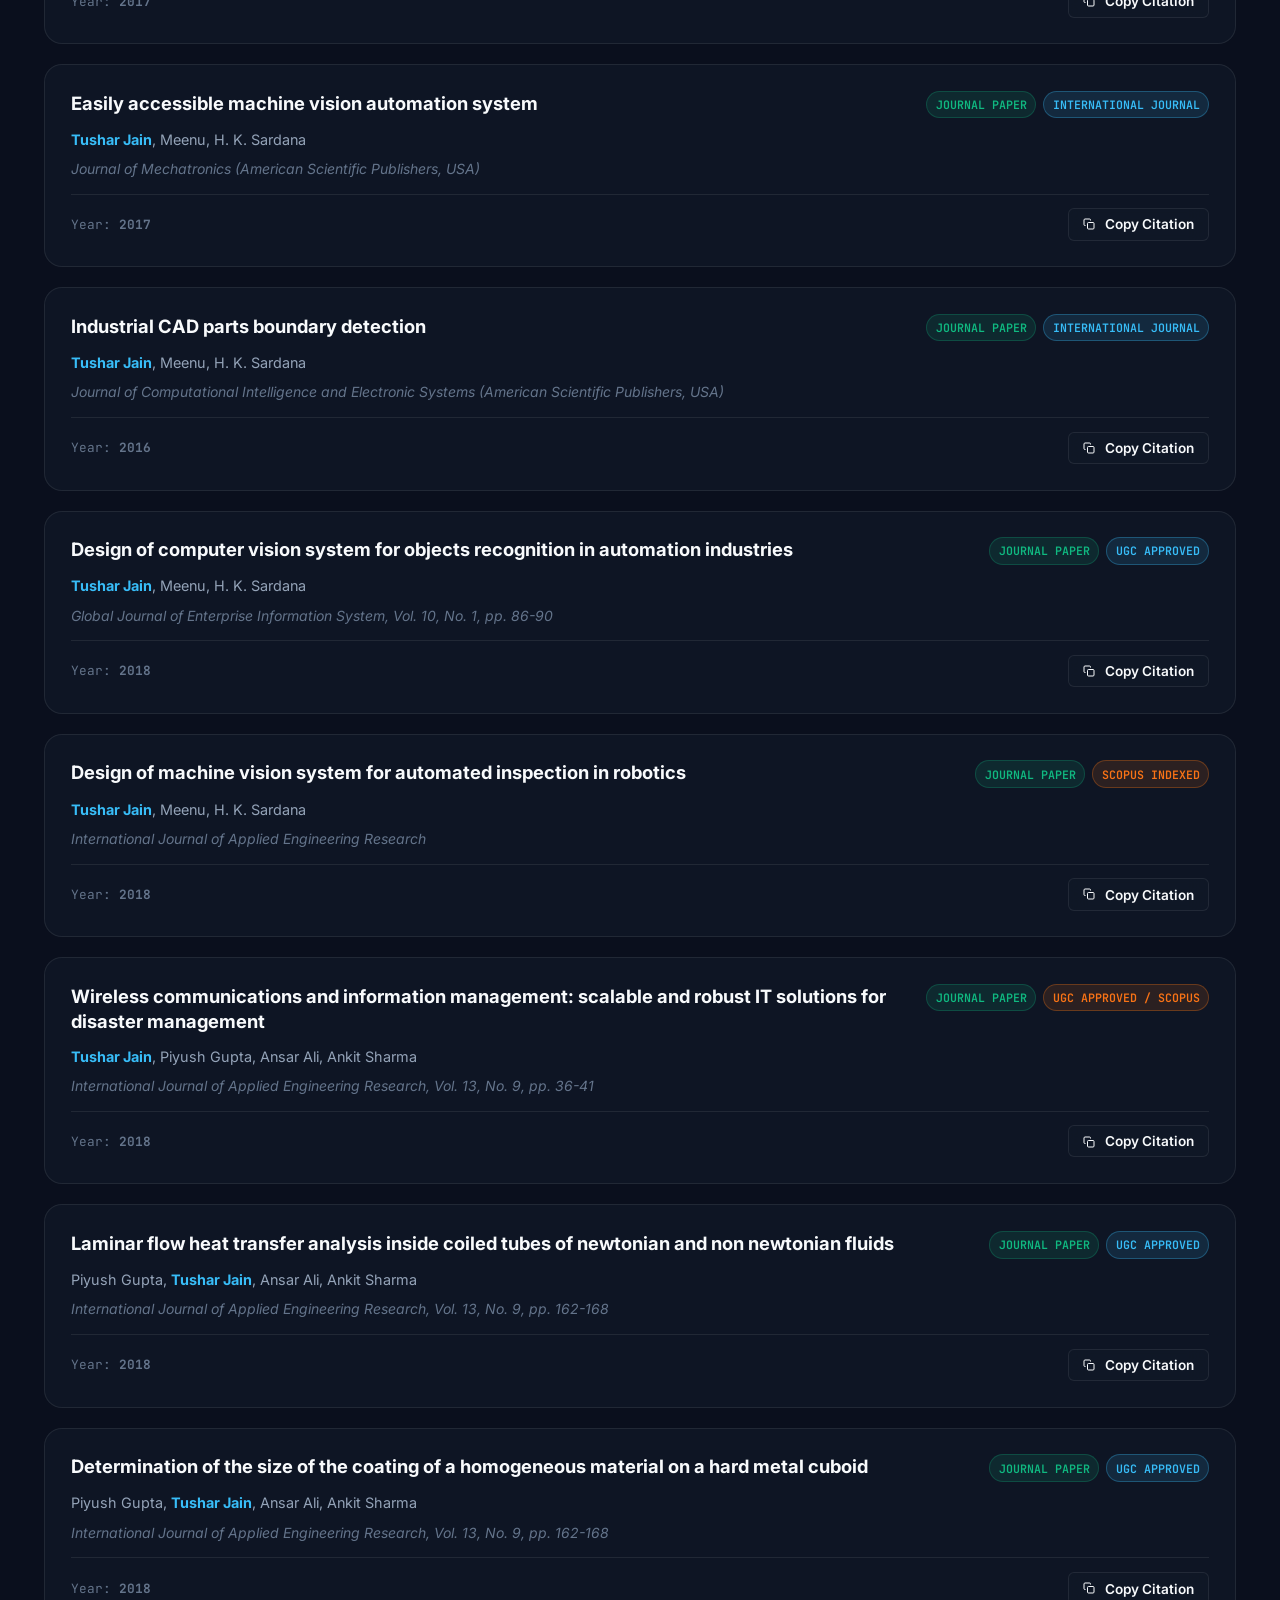
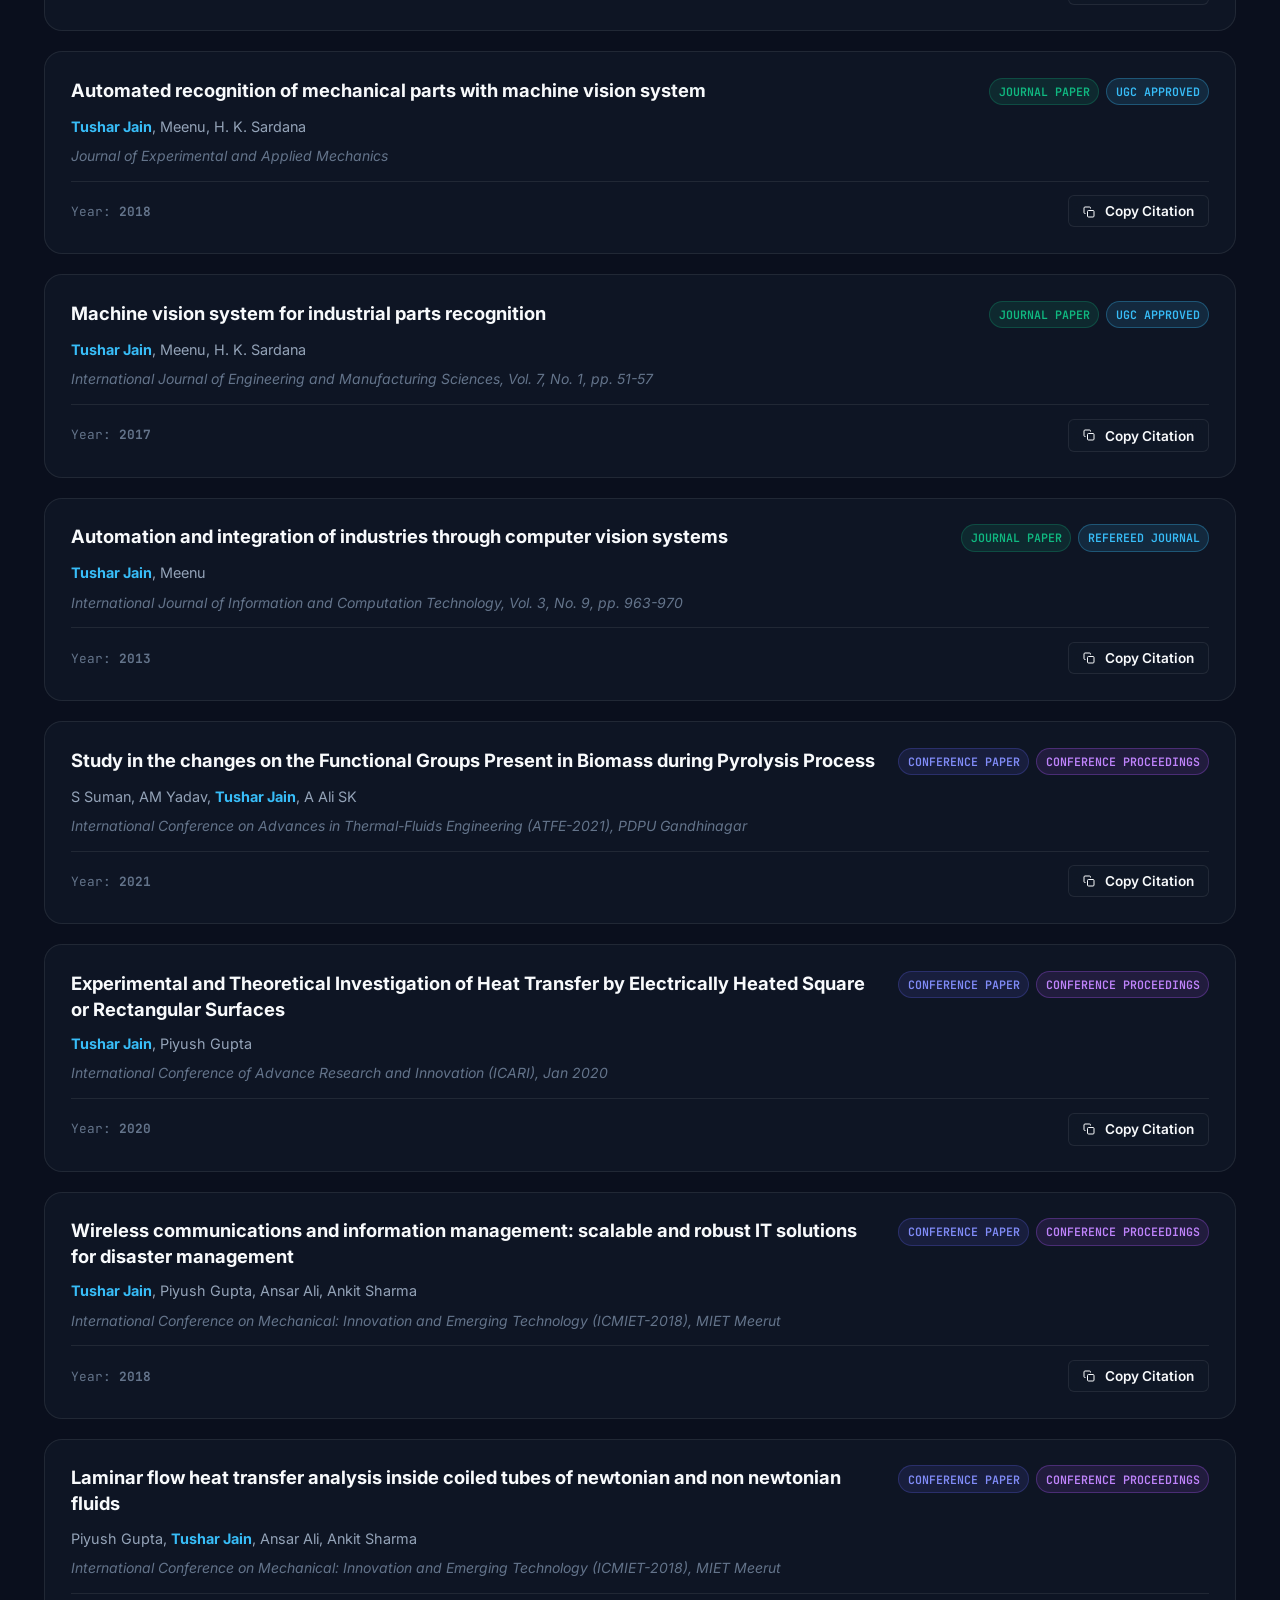
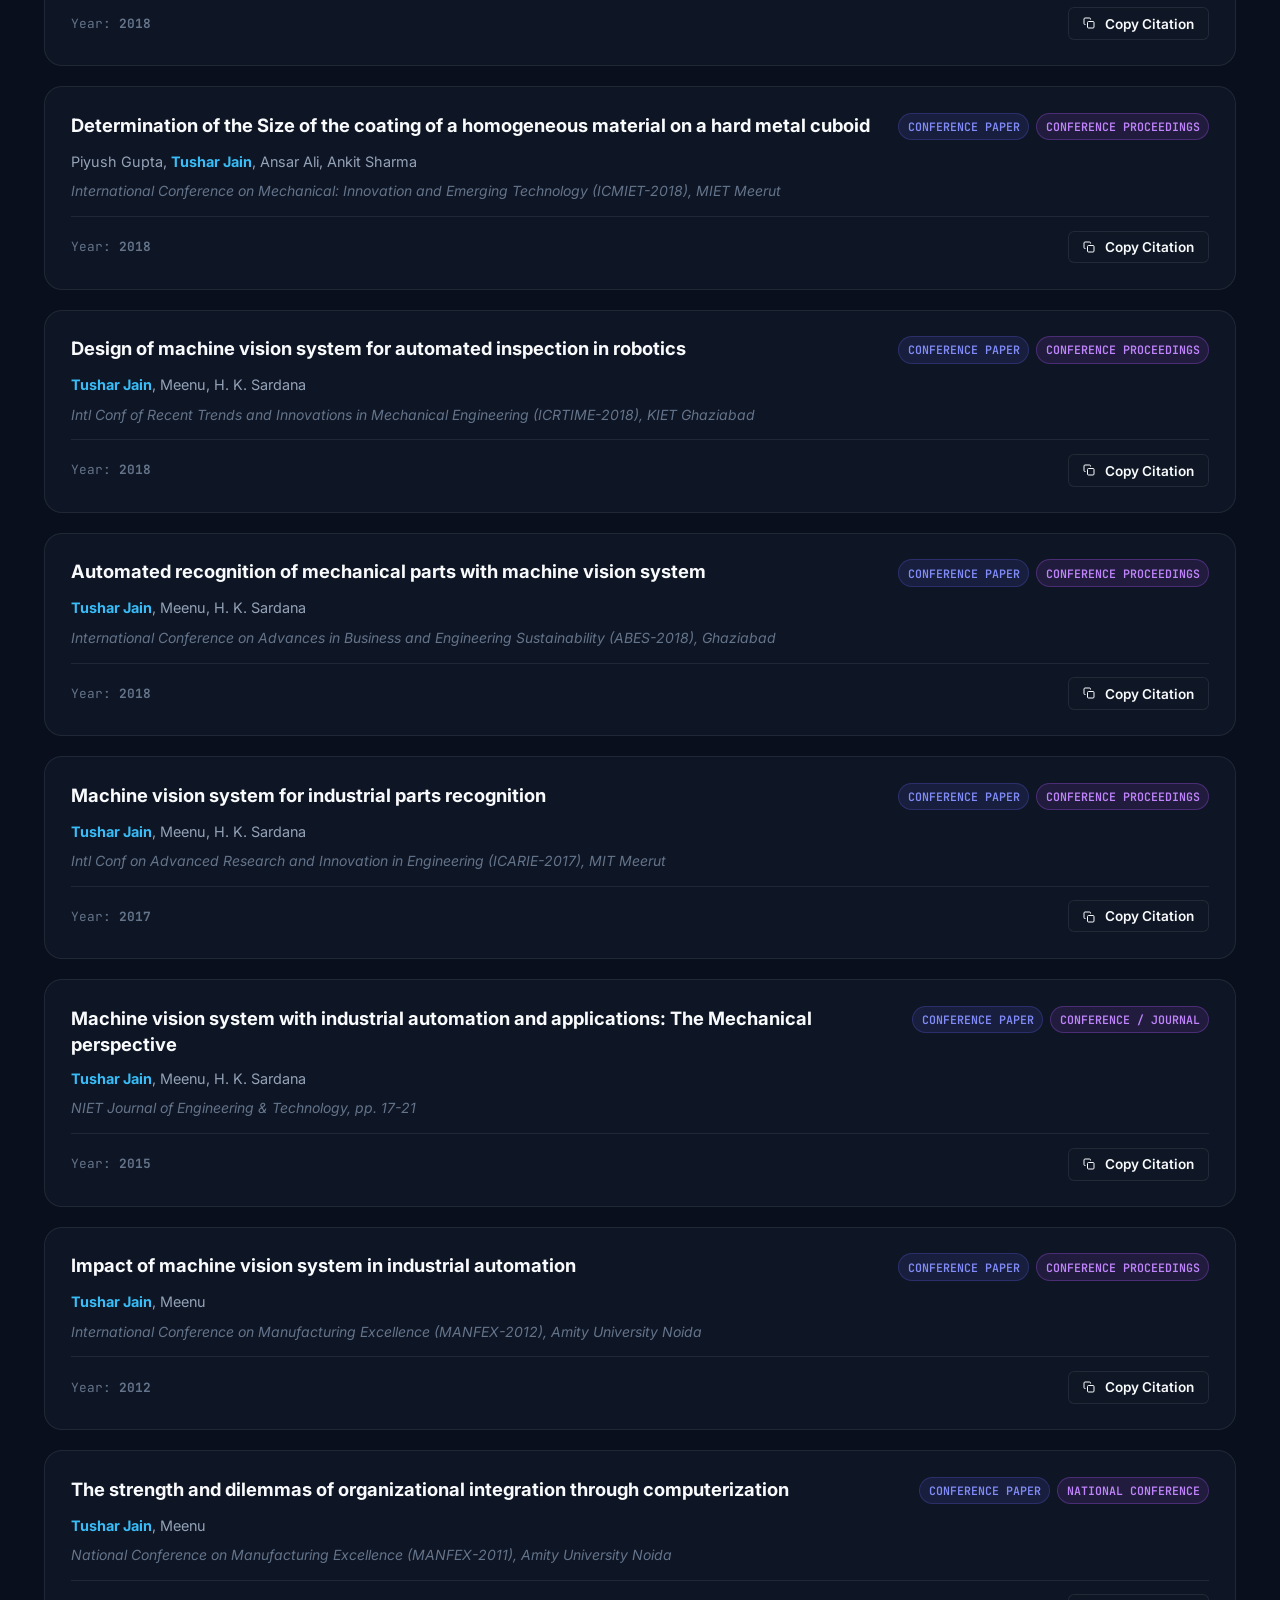
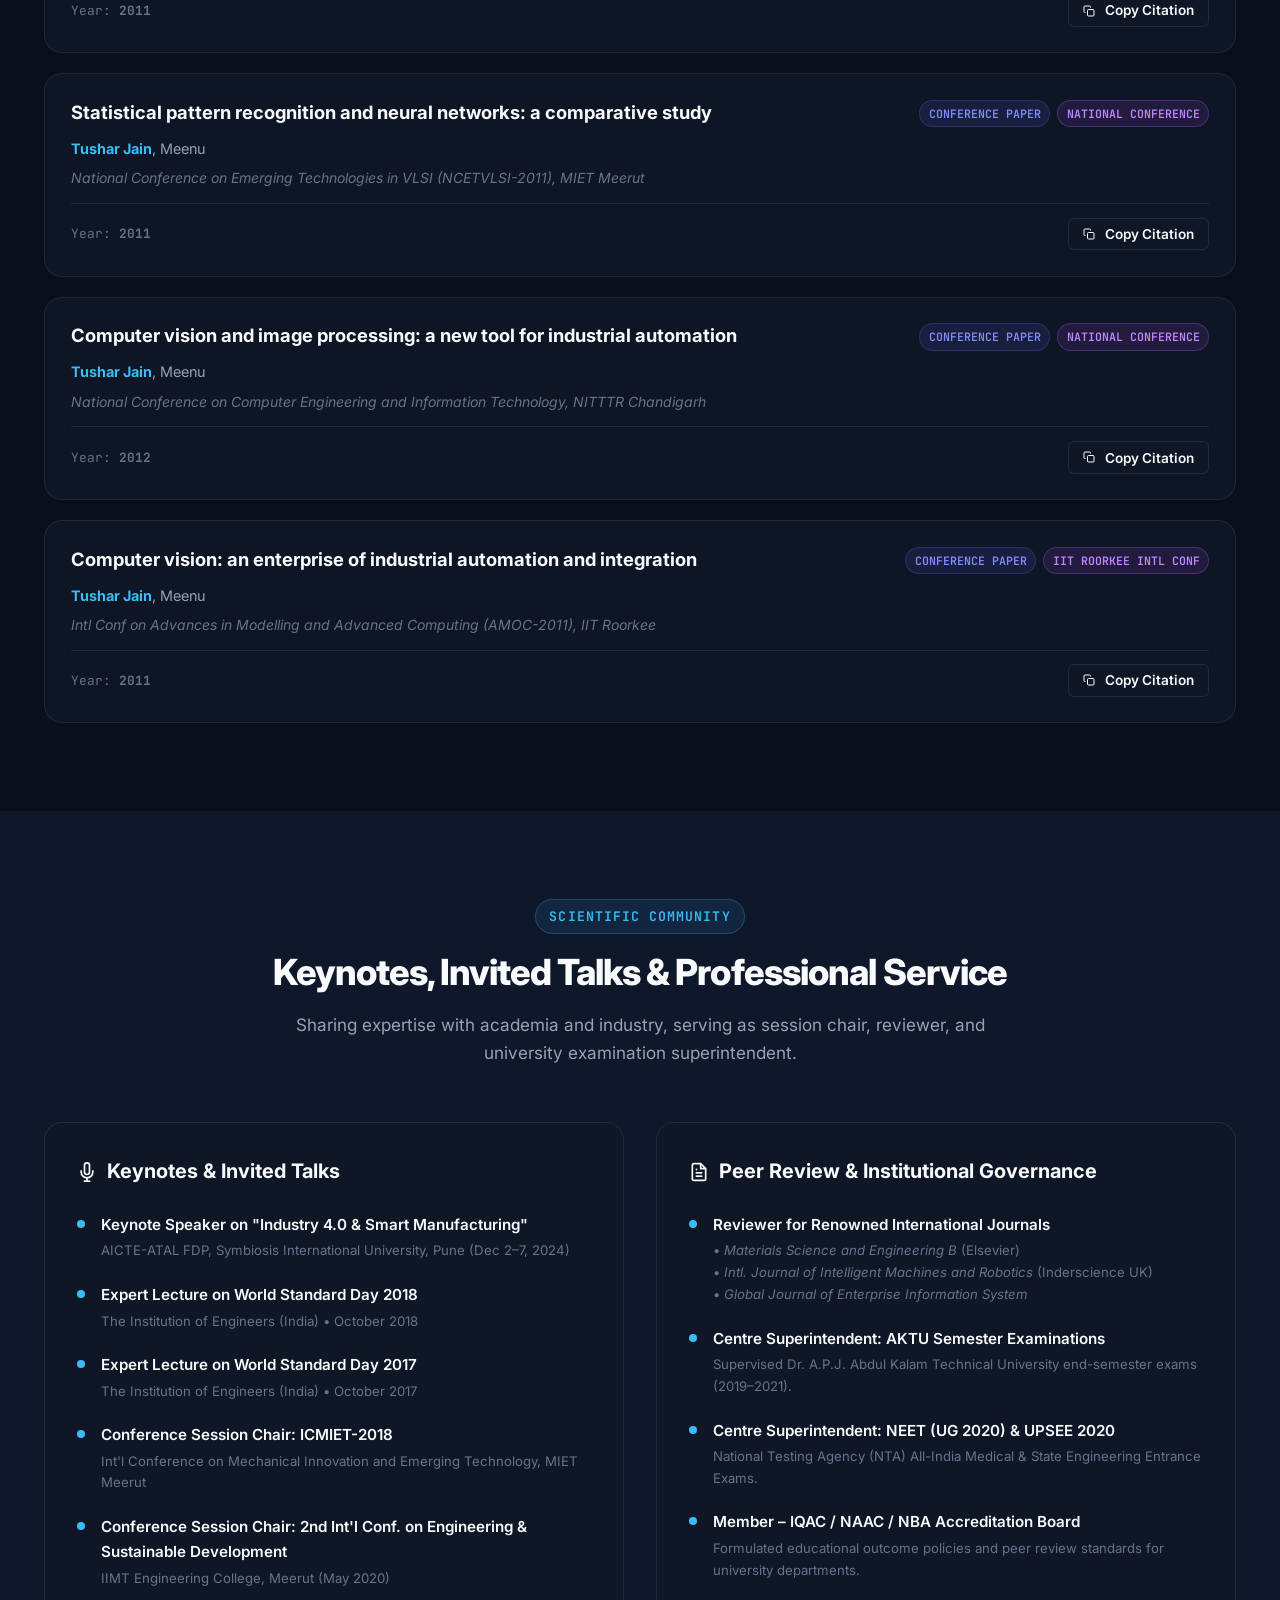
==== commit 4f6eaf93: "Add files via upload" ====
--- a/index.html
+++ b/index.html
@@ -1,5 +1,6 @@
 <!DOCTYPE html>
 <html lang="en" data-theme="dark">
+
 <head>
   <meta charset="UTF-8" />
   <meta name="viewport" content="width=device-width, initial-scale=1.0" />
@@ -8,27 +9,33 @@
   <!-- Primary Meta Tags -->
   <title>Dr. Tushar Jain | Senior Tech Specialist at Infosys & AI/Computer Vision Researcher</title>
   <meta name="title" content="Dr. Tushar Jain | Senior Tech Specialist at Infosys & AI/Computer Vision Researcher" />
-  <meta name="description" content="Official portfolio of Dr. Tushar Jain — Senior Tech Specialist at Infosys Ltd, Ph.D. in Computer Vision & AI from NIT Kurukshetra, Ex-Associate Professor & HOD with 22+ years of industry, teaching, and research experience." />
-  <meta name="keywords" content="Dr Tushar Jain, Infosys, Senior Tech Specialist, Computer Vision, Artificial Intelligence, Machine Learning, Generative AI, Industry 4.0, NIT Kurukshetra, GGSIPU, IIT Delhi, MIET Meerut, Research Publications" />
+  <meta name="description"
+    content="Official portfolio of Dr. Tushar Jain — Senior Tech Specialist at Infosys Ltd, Ph.D. in Computer Vision & AI from NIT Kurukshetra, Ex-Associate Professor & HOD with 22+ years of industry, teaching, and research experience." />
+  <meta name="keywords"
+    content="Dr Tushar Jain, Infosys, Senior Tech Specialist, Computer Vision, Artificial Intelligence, Machine Learning, Generative AI, Industry 4.0, NIT Kurukshetra, GGSIPU, IIT Delhi, MIET Meerut, Research Publications" />
   <meta name="author" content="Dr. Tushar Jain" />
 
   <!-- Open Graph / Facebook / LinkedIn -->
   <meta property="og:type" content="website" />
   <meta property="og:url" content="https://tusharjain.dev" />
   <meta property="og:title" content="Dr. Tushar Jain | Senior Tech Specialist & AI Researcher" />
-  <meta property="og:description" content="Portfolio of Dr. Tushar Jain: Ph.D. NIT Kurukshetra, 22+ Years in AI/ML, Computer Vision, Industry 4.0, and Enterprise Engineering at Infosys." />
+  <meta property="og:description"
+    content="Portfolio of Dr. Tushar Jain: Ph.D. NIT Kurukshetra, 22+ Years in AI/ML, Computer Vision, Industry 4.0, and Enterprise Engineering at Infosys." />
   <meta property="og:image" content="assets/profile.jpg" />
 
   <!-- Twitter -->
   <meta property="twitter:card" content="summary_large_image" />
   <meta property="twitter:title" content="Dr. Tushar Jain | Senior Tech Specialist & AI Researcher" />
-  <meta property="twitter:description" content="Ph.D. in Computer Vision, Senior Tech Specialist at Infosys, 35+ publications, 22+ years experience." />
+  <meta property="twitter:description"
+    content="Ph.D. in Computer Vision, Senior Tech Specialist at Infosys, 35+ publications, 22+ years experience." />
   <meta property="twitter:image" content="assets/profile.jpg" />
 
   <!-- Google Fonts Preconnect -->
   <link rel="preconnect" href="https://fonts.googleapis.com" />
   <link rel="preconnect" href="https://fonts.gstatic.com" crossorigin />
-  <link href="https://fonts.googleapis.com/css2?family=Inter:wght@300;400;500;600;700;800&family=JetBrains+Mono:wght@400;500;600;700&display=swap" rel="stylesheet" />
+  <link
+    href="https://fonts.googleapis.com/css2?family=Inter:wght@300;400;500;600;700;800&family=JetBrains+Mono:wght@400;500;600;700&display=swap"
+    rel="stylesheet" />
 
   <!-- Stylesheet -->
   <link rel="stylesheet" href="styles.css" />
@@ -79,6 +86,7 @@
   }
   </script>
 </head>
+
 <body>
 
   <!-- ========================================================================
@@ -162,10 +170,11 @@
   <section id="hero" class="hero">
     <div class="container">
       <div class="hero-grid">
-        
+
         <div class="hero-content">
           <div class="hero-badge">
-            <span style="display: inline-block; width: 8px; height: 8px; border-radius: 50%; background: #10b981;"></span>
+            <span
+              style="display: inline-block; width: 8px; height: 8px; border-radius: 50%; background: #10b981;"></span>
             Senior Tech Specialist @ Infosys &bull; Ph.D. NIT Kurukshetra
           </div>
 
@@ -178,7 +187,10 @@
           </div>
 
           <p class="hero-bio">
-            Pioneering solutions at the confluence of <strong>Artificial Intelligence, Computer Vision, and Industry 4.0</strong> with over <strong>22 years</strong> of combined industry, academic leadership, and high-impact research. Former Academic Department Head and Senior Research Fellow at IIT Delhi, now architecting resilient enterprise technology at <strong>Infosys Ltd</strong>.
+            Pioneering solutions at the confluence of <strong>Artificial Intelligence, Computer Vision, and Industry
+              4.0</strong> with over <strong>22 years</strong> of combined industry, academic leadership, and
+            high-impact research. Former Academic Department Head and Senior Research Fellow at IIT Delhi, now
+            architecting resilient enterprise technology at <strong>Infosys Ltd</strong>.
           </p>
 
           <div class="hero-highlights">
@@ -218,15 +230,25 @@
 
           <div class="hero-contact-quick">
             <a href="mailto:tujain04@gmail.com" class="contact-quick-item">
-              <svg width="16" height="16" viewBox="0 0 24 24" fill="none" stroke="currentColor" stroke-width="2"><path d="M4 4h16c1.1 0 2 .9 2 2v12c0 1.1-.9 2-2 2H4c-1.1 0-2-.9-2-2V6c0-1.1.9-2 2-2z"></path><polyline points="22,6 12,13 2,6"></polyline></svg>
+              <svg width="16" height="16" viewBox="0 0 24 24" fill="none" stroke="currentColor" stroke-width="2">
+                <path d="M4 4h16c1.1 0 2 .9 2 2v12c0 1.1-.9 2-2 2H4c-1.1 0-2-.9-2-2V6c0-1.1.9-2 2-2z"></path>
+                <polyline points="22,6 12,13 2,6"></polyline>
+              </svg>
               tujain04@gmail.com
             </a>
             <a href="tel:+917983784213" class="contact-quick-item">
-              <svg width="16" height="16" viewBox="0 0 24 24" fill="none" stroke="currentColor" stroke-width="2"><path d="M22 16.92v3a2 2 0 0 1-2.18 2 19.79 19.79 0 0 1-8.63-3.07 19.5 19.5 0 0 1-6-6 19.79 19.79 0 0 1-3.07-8.67A2 2 0 0 1 4.11 2h3a2 2 0 0 1 2 1.72 12.84 12.84 0 0 0 .7 2.81 2 2 0 0 1-.45 2.11L8.09 9.91a16 16 0 0 0 6 6l1.27-1.27a2 2 0 0 1 2.11-.45 12.84 12.84 0 0 0 2.81.7A2 2 0 0 1 22 16.92z"></path></svg>
+              <svg width="16" height="16" viewBox="0 0 24 24" fill="none" stroke="currentColor" stroke-width="2">
+                <path
+                  d="M22 16.92v3a2 2 0 0 1-2.18 2 19.79 19.79 0 0 1-8.63-3.07 19.5 19.5 0 0 1-6-6 19.79 19.79 0 0 1-3.07-8.67A2 2 0 0 1 4.11 2h3a2 2 0 0 1 2 1.72 12.84 12.84 0 0 0 .7 2.81 2 2 0 0 1-.45 2.11L8.09 9.91a16 16 0 0 0 6 6l1.27-1.27a2 2 0 0 1 2.11-.45 12.84 12.84 0 0 0 2.81.7A2 2 0 0 1 22 16.92z">
+                </path>
+              </svg>
               +91 7983784213
             </a>
             <span class="contact-quick-item">
-              <svg width="16" height="16" viewBox="0 0 24 24" fill="none" stroke="currentColor" stroke-width="2"><path d="M21 10c0 7-9 13-9 13s-9-6-9-13a9 9 0 0 1 18 0z"></path><circle cx="12" cy="10" r="3"></circle></svg>
+              <svg width="16" height="16" viewBox="0 0 24 24" fill="none" stroke="currentColor" stroke-width="2">
+                <path d="M21 10c0 7-9 13-9 13s-9-6-9-13a9 9 0 0 1 18 0z"></path>
+                <circle cx="12" cy="10" r="3"></circle>
+              </svg>
               Greater Noida &bull; Hyderabad, India
             </span>
           </div>
@@ -241,14 +263,16 @@
             <div class="floating-pill pill-top">
               <div class="pill-icon">🏢</div>
               <div>
-                <div style="font-size: 0.725rem; color: var(--text-muted); font-family: var(--font-mono);">CURRENT ROLE</div>
+                <div style="font-size: 0.725rem; color: var(--text-muted); font-family: var(--font-mono);">CURRENT ROLE
+                </div>
                 <div style="color: var(--text-primary);">Senior Tech Specialist @ Infosys</div>
               </div>
             </div>
 
             <!-- Avatar Frame Card -->
             <div class="avatar-card">
-              <div class="avatar-img-frame" style="cursor: pointer;" data-modal-target="profile-zoom" title="Click to view full photo">
+              <div class="avatar-img-frame" style="cursor: pointer;" data-modal-target="profile-zoom"
+                title="Click to view full photo">
                 <img src="assets/profile.jpg" alt="Dr. Tushar Jain Portrait" class="avatar-img" />
               </div>
               <div class="avatar-card-info">
@@ -256,7 +280,8 @@
                   <h2 class="avatar-card-title">Dr. Tushar Jain</h2>
                   <div class="avatar-card-sub">Ph.D. &bull; M.Tech (CSE Hons)</div>
                 </div>
-                <span class="pub-badge" style="background: rgba(16,185,129,0.15); color: #10b981; border: 1px solid rgba(16,185,129,0.3);">
+                <span class="pub-badge"
+                  style="background: rgba(16,185,129,0.15); color: #10b981; border: 1px solid rgba(16,185,129,0.3);">
                   22+ Yrs Exp
                 </span>
               </div>
@@ -266,7 +291,8 @@
             <div class="floating-pill pill-bottom">
               <div class="pill-icon">🔬</div>
               <div>
-                <div style="font-size: 0.725rem; color: var(--text-muted); font-family: var(--font-mono);">SPECIALIZATION</div>
+                <div style="font-size: 0.725rem; color: var(--text-muted); font-family: var(--font-mono);">
+                  SPECIALIZATION</div>
                 <div style="color: var(--text-primary);">AI, Computer Vision &amp; Industry 4.0</div>
               </div>
             </div>
@@ -284,35 +310,35 @@
   <section id="metrics" class="metrics-section">
     <div class="container">
       <div class="metrics-bar">
-        
+
         <div class="metric-item">
           <div class="metric-value" data-target="22" data-suffix="+">22+</div>
-          <div class="metric-label">Years Total Exp<br/>(Industry &amp; Academia)</div>
+          <div class="metric-label">Years Total Exp<br />(Industry &amp; Academia)</div>
         </div>
 
         <div class="metric-item">
           <div class="metric-value" data-target="34" data-suffix="+">34+</div>
-          <div class="metric-label">Scholarly Papers<br/>(Journals &amp; Confs)</div>
+          <div class="metric-label">Scholarly Papers<br />(Journals &amp; Confs)</div>
         </div>
 
         <div class="metric-item">
           <div class="metric-value" data-target="36" data-prefix="₹" data-suffix="L+">₹36L+</div>
-          <div class="metric-label">Funded Grants<br/>(AICTE / BIRAC)</div>
+          <div class="metric-label">Funded Grants<br />(AICTE / BIRAC)</div>
         </div>
 
         <div class="metric-item">
           <div class="metric-value" data-target="999" data-prefix="AIR ">AIR 999</div>
-          <div class="metric-label">GATE CS/IT 90%tile<br/>&amp; UGC-NET Qualified</div>
+          <div class="metric-label">GATE CS/IT 90%tile<br />&amp; UGC-NET Qualified</div>
         </div>
 
         <div class="metric-item">
           <div class="metric-value" data-target="15" data-suffix="+">15+</div>
-          <div class="metric-label">Keynote &amp; Invited<br/>Technical Talks</div>
+          <div class="metric-label">Keynote &amp; Invited<br />Technical Talks</div>
         </div>
 
         <div class="metric-item">
           <div class="metric-value" data-target="20" data-suffix="+">20+</div>
-          <div class="metric-label">FDPs, QIPs &amp; STCs<br/>(IITs, IIM Lucknow)</div>
+          <div class="metric-label">FDPs, QIPs &amp; STCs<br />(IITs, IIM Lucknow)</div>
         </div>
 
       </div>
@@ -324,26 +350,40 @@
        ======================================================================== -->
   <section id="about" class="section">
     <div class="container">
-      
+
       <div class="section-header">
         <span class="section-eyebrow">Executive Summary</span>
         <h2 class="section-title">Deep Technical Expertise Backed by Rigorous Research</h2>
         <p class="section-subtitle">
-          Bridging the gap between cutting-edge academic innovation in artificial intelligence and enterprise-scale software architecture.
+          Bridging the gap between cutting-edge academic innovation in artificial intelligence and enterprise-scale
+          software architecture.
         </p>
       </div>
 
       <div class="about-grid">
-        
+
         <div class="about-text">
           <p>
-            <strong>Dr. Tushar Jain</strong> is an accomplished Senior Tech Specialist at <strong>Infosys Ltd</strong> (Hyderabad), researcher, and former academic leader with over <strong>22 years</strong> of blended experience across software engineering, applied artificial intelligence, university teaching, and sponsored research.
+            <strong>Dr. Tushar Jain</strong> is an accomplished Senior Tech Specialist at <strong>Infosys Ltd</strong>
+            (Hyderabad), researcher, and former academic leader with over <strong>22 years</strong> of blended
+            experience across software engineering, applied artificial intelligence, university teaching, and sponsored
+            research.
           </p>
           <p>
-            He earned his <strong>Ph.D. in AI Computer Vision Systems for Object Recognition</strong> from the esteemed <strong>National Institute of Technology (NIT) Kurukshetra</strong> in 2019. Further strengthening his computer science foundations, he completed his <strong>M.Tech in Computer Science &amp; Engineering (Honors with 85%)</strong> from the School of ICT, GGSIPU Delhi in 2024, alongside an earlier <strong>M.Tech in AI Expert Systems (9.33 CPI)</strong> under the mentorship of Prof. S. N. Gupta (Ex-HOD, IIT BHU).
+            He earned his <strong>Ph.D. in AI Computer Vision Systems for Object Recognition</strong> from the esteemed
+            <strong>National Institute of Technology (NIT) Kurukshetra</strong> in 2019. Further strengthening his
+            computer science foundations, he completed his <strong>M.Tech in Computer Science &amp; Engineering (Honors
+              with 85%)</strong> from the School of ICT, GGSIPU Delhi in 2024, alongside an earlier <strong>M.Tech in AI
+              Expert Systems (9.33 CPI)</strong> under the mentorship of Prof. S. N. Gupta (Ex-HOD, IIT BHU).
           </p>
           <p>
-            Throughout his distinguished career, Dr. Jain has spearheaded multiple government-sponsored modernizations and innovations, including <strong>AICTE MODROBS grants totaling ₹36,00,000/-</strong> and a <strong>BIRAC COVID-19</strong> healthcare research project. He served as a <strong>Senior Research Fellow (SRF)</strong> in the Pattern Analysis and Recognition (PAR) Lab at <strong>IIT Delhi</strong> under Prof. Sumantra Dutta Roy, and led university departments as Head of Department (HOD) for several tenures.
+            Throughout his distinguished career, Dr. Jain has spearheaded multiple government-sponsored modernizations
+            and innovations, including <strong>AICTE MODROBS grants totaling ₹36,00,000/-</strong> and a <strong>BIRAC
+              COVID-19</strong> healthcare research project. He served as a <strong>Senior Research Fellow
+              (SRF)</strong> in the <strong>Programmable Autonomous Robotics (PAR) Lab</strong> at <strong>IIT
+              Delhi</strong> (a BARC-sponsored interdisciplinary lab collaborating across CSE, EE, and ME Departments)
+            under Prof. Sumantra Dutta Roy, and led university departments as Head of Department (HOD) for several
+            tenures.
           </p>
 
           <!-- Core Domains Grid -->
@@ -352,7 +392,8 @@
               <div class="domain-icon">👁️</div>
               <div>
                 <h4 class="domain-title">Computer Vision &amp; AI</h4>
-                <p class="domain-desc">Mechanical CAD object recognition, edge extraction, active vision, boundary detection.</p>
+                <p class="domain-desc">Mechanical CAD object recognition, edge extraction, active vision, boundary
+                  detection.</p>
               </div>
             </div>
 
@@ -360,7 +401,8 @@
               <div class="domain-icon">🧠</div>
               <div>
                 <h4 class="domain-title">Generative AI &amp; ML</h4>
-                <p class="domain-desc">Deep neural networks, pattern classification, expert systems, LLMs &amp; applied ML.</p>
+                <p class="domain-desc">Deep neural networks, pattern classification, expert systems, LLMs &amp; applied
+                  ML.</p>
               </div>
             </div>
 
@@ -368,7 +410,8 @@
               <div class="domain-icon">🏭</div>
               <div>
                 <h4 class="domain-title">Industry 4.0 &amp; IIoT</h4>
-                <p class="domain-desc">Smart manufacturing, automated optical inspection, cyber-physical automation systems.</p>
+                <p class="domain-desc">Smart manufacturing, automated optical inspection, cyber-physical automation
+                  systems.</p>
               </div>
             </div>
 
@@ -376,7 +419,8 @@
               <div class="domain-icon">☁️</div>
               <div>
                 <h4 class="domain-title">Enterprise Architecture</h4>
-                <p class="domain-desc">ERP SAP, scalable distributed cloud solutions, and mission-critical systems at Infosys.</p>
+                <p class="domain-desc">ERP SAP, scalable distributed cloud solutions, and mission-critical systems at
+                  Infosys.</p>
               </div>
             </div>
           </div>
@@ -385,14 +429,16 @@
         <!-- Research Spotlight Card -->
         <div class="about-visual">
           <div class="research-spotlight-card">
-            <div class="spotlight-img-wrapper" data-modal-target="research-preview" style="cursor: pointer;" title="Click to view high-resolution figure">
+            <div class="spotlight-img-wrapper" data-modal-target="research-preview" style="cursor: pointer;"
+              title="Click to view high-resolution figure">
               <span class="spotlight-badge">Research Highlight</span>
               <img src="assets/research-preview.jpg" alt="Research Diagram" class="spotlight-img" />
             </div>
             <div class="spotlight-content">
               <h3 class="spotlight-title">Computational Modeling &amp; Geometric Vision</h3>
               <p class="spotlight-desc">
-                Exploration of multi-domain 3D structural analysis, pocket identification, surface matching, and automated vision algorithms for industrial manufacturing and biotechnology pipelines.
+                Exploration of multi-domain 3D structural analysis, pocket identification, surface matching, and
+                automated vision algorithms for industrial manufacturing and biotechnology pipelines.
               </p>
               <div class="spotlight-tags">
                 <span class="tag">Active Vision</span>
@@ -414,17 +460,18 @@
        ======================================================================== -->
   <section id="experience" class="section" style="background: var(--bg-secondary);">
     <div class="container">
-      
+
       <div class="section-header">
         <span class="section-eyebrow">Career Trajectory</span>
         <h2 class="section-title">22+ Years of Blended Industry &amp; Academic Leadership</h2>
         <p class="section-subtitle">
-          Leading enterprise transformation at Infosys while carrying forward an enduring legacy of academic stewardship and scientific research.
+          Leading enterprise transformation at Infosys while carrying forward an enduring legacy of academic stewardship
+          and scientific research.
         </p>
       </div>
 
       <div class="timeline">
-        
+
         <!-- Role 1: Infosys -->
         <div class="timeline-item active">
           <div class="timeline-marker"></div>
@@ -434,16 +481,28 @@
               <span class="timeline-period">2022 &ndash; Present</span>
             </div>
             <div class="timeline-company">
-              <svg width="16" height="16" viewBox="0 0 24 24" fill="none" stroke="currentColor" stroke-width="2"><path d="M3 21h18"></path><path d="M5 21V5a2 2 0 0 1 2-2h10a2 2 0 0 1 2 2v16"></path><path d="M9 9h1"></path><path d="M9 13h1"></path><path d="M9 17h1"></path><path d="M14 9h1"></path><path d="M14 13h1"></path><path d="M14 17h1"></path></svg>
+              <svg width="16" height="16" viewBox="0 0 24 24" fill="none" stroke="currentColor" stroke-width="2">
+                <path d="M3 21h18"></path>
+                <path d="M5 21V5a2 2 0 0 1 2-2h10a2 2 0 0 1 2 2v16"></path>
+                <path d="M9 9h1"></path>
+                <path d="M9 13h1"></path>
+                <path d="M9 17h1"></path>
+                <path d="M14 9h1"></path>
+                <path d="M14 13h1"></path>
+                <path d="M14 17h1"></path>
+              </svg>
               Infosys Ltd &bull; Hyderabad, India
             </div>
             <p class="timeline-desc">
-              Driving cutting-edge enterprise architecture, artificial intelligence initiatives, and high-performance engineering implementations across mission-critical client projects.
+              Driving cutting-edge enterprise architecture, artificial intelligence initiatives, and high-performance
+              engineering implementations across mission-critical client projects.
             </p>
             <ul class="timeline-points">
               <li>Architecting and deploying AI/ML and computer vision pipelines for enterprise clients.</li>
-              <li>Providing technical mentorship, code governance, and system design leadership across multidisciplinary teams.</li>
-              <li>Collaborating with global stakeholders on cloud scalability, ERP integration, and automation strategies.</li>
+              <li>Providing technical mentorship, code governance, and system design leadership across multidisciplinary
+                teams.</li>
+              <li>Collaborating with global stakeholders on cloud scalability, ERP integration, and automation
+                strategies.</li>
             </ul>
             <div class="timeline-tags">
               <span class="tag">Enterprise Architecture</span>
@@ -464,15 +523,21 @@
               <span class="timeline-period">June 2021 &ndash; July 2022</span>
             </div>
             <div class="timeline-company">
-              <svg width="16" height="16" viewBox="0 0 24 24" fill="none" stroke="currentColor" stroke-width="2"><path d="M22 10v6M2 10l10-5 10 5-10 5z"></path><path d="M6 12v5c3 3 9 3 12 0v-5"></path></svg>
+              <svg width="16" height="16" viewBox="0 0 24 24" fill="none" stroke="currentColor" stroke-width="2">
+                <path d="M22 10v6M2 10l10-5 10 5-10 5z"></path>
+                <path d="M6 12v5c3 3 9 3 12 0v-5"></path>
+              </svg>
               School of Computer Science &amp; Engineering &bull; NIET Greater Noida, UP
             </div>
             <p class="timeline-desc">
-              Educated and mentored undergraduate and graduate students in computer science, machine learning, and advanced software algorithms while continuing research publications.
+              Educated and mentored undergraduate and graduate students in computer science, machine learning, and
+              advanced software algorithms while continuing research publications.
             </p>
             <ul class="timeline-points">
-              <li>Taught advanced core courses in Computer Science, Data Structures, AI algorithms, and Systems Programming.</li>
-              <li>Mentored student capstone engineering projects and guided submissions to peer-reviewed international conferences.</li>
+              <li>Taught advanced core courses in Computer Science, Data Structures, AI algorithms, and Systems
+                Programming.</li>
+              <li>Mentored student capstone engineering projects and guided submissions to peer-reviewed international
+                conferences.</li>
             </ul>
             <div class="timeline-tags">
               <span class="tag">Machine Learning</span>
@@ -492,17 +557,26 @@
               <span class="timeline-period">Aug 2004 &ndash; June 2021 (17 Years)</span>
             </div>
             <div class="timeline-company">
-              <svg width="16" height="16" viewBox="0 0 24 24" fill="none" stroke="currentColor" stroke-width="2"><path d="M22 10v6M2 10l10-5 10 5-10 5z"></path><path d="M6 12v5c3 3 9 3 12 0v-5"></path></svg>
+              <svg width="16" height="16" viewBox="0 0 24 24" fill="none" stroke="currentColor" stroke-width="2">
+                <path d="M22 10v6M2 10l10-5 10 5-10 5z"></path>
+                <path d="M6 12v5c3 3 9 3 12 0v-5"></path>
+              </svg>
               Meerut Institute of Engineering and Technology (MIET) &bull; Meerut, UP
             </div>
             <p class="timeline-desc">
-              Served over 17 years in faculty and leadership roles, including two terms as Head of Department (2012&ndash;2014 &amp; 2020&ndash;2021). Directed academic curricula, faculty development, NBA/NAAC accreditations, and secured major government grants.
+              Served over 17 years in faculty and leadership roles, including two terms as Head of Department
+              (2012&ndash;2014 &amp; 2020&ndash;2021). Directed academic curricula, faculty development, NBA/NAAC
+              accreditations, and secured major government grants.
             </p>
             <ul class="timeline-points">
-              <li><strong>Secured ₹36 Lakhs in AICTE MODROBS Grants</strong> as PI/Co-PI for establishing state-of-the-art CAD/CAM and IC Engine laboratory facilities.</li>
-              <li>Appointed <strong>Centre Superintendent</strong> for AKTU Semester Exams (2019&ndash;2021), <strong>NEET (UG 2020)</strong>, and UPSEE Entrance Examinations.</li>
+              <li><strong>Secured ₹36 Lakhs in AICTE MODROBS Grants</strong> as PI/Co-PI for establishing
+                state-of-the-art CAD/CAM and IC Engine laboratory facilities.</li>
+              <li>Appointed <strong>Centre Superintendent</strong> for AKTU Semester Exams (2019&ndash;2021),
+                <strong>NEET (UG 2020)</strong>, and UPSEE Entrance Examinations.
+              </li>
               <li>Led institutional accreditation preparation for NBA and NAAC as a core IQAC committee member.</li>
-              <li>Chaired multiple international technical conferences (ICMIET-2018, ICARI-2021) in collaboration with IEI and Siemens.</li>
+              <li>Chaired multiple international technical conferences (ICMIET-2018, ICARI-2021) in collaboration with
+                IEI and Siemens.</li>
             </ul>
             <div class="timeline-tags">
               <span class="tag">Department Leadership</span>
@@ -523,19 +597,32 @@
               <span class="timeline-period">2015</span>
             </div>
             <div class="timeline-company">
-              <svg width="16" height="16" viewBox="0 0 24 24" fill="none" stroke="currentColor" stroke-width="2"><path d="M12 2L2 7l10 5 10-5-10-5z"></path><path d="M2 17l10 5 10-5"></path><path d="M2 12l10 5 10-5"></path></svg>
-              PAR Lab &bull; Indian Institute of Technology (IIT) Delhi
+              <svg width="16" height="16" viewBox="0 0 24 24" fill="none" stroke="currentColor" stroke-width="2">
+                <path d="M12 2L2 7l10 5 10-5-10-5z"></path>
+                <path d="M2 17l10 5 10-5"></path>
+                <path d="M2 12l10 5 10-5"></path>
+              </svg>
+              Programmable Autonomous Robotics (PAR) Lab &bull; IIT Delhi
             </div>
             <p class="timeline-desc">
-              Conducted advanced doctoral research in the Pattern Analysis and Recognition (PAR) Lab under the supervision of <strong>Prof. Sumantra Dutta Roy</strong>, Professor, Department of Computer Science &amp; Engineering, IIT Delhi.
+              Conducted advanced doctoral research in the <strong>Programmable Autonomous Robotics (PAR) Lab</strong>
+              under the
+              supervision of <strong>Prof. Sumantra Dutta Roy</strong> at IIT Delhi. The PAR Lab is a BARC-sponsored
+              interdisciplinary laboratory operating across collaborative joint research by the <strong>CSE, EE, and ME
+                Departments</strong>.
             </p>
             <ul class="timeline-points">
-              <li>Awarded the Summer Research Faculty Fellowship at IIT Delhi.</li>
-              <li>Investigated active computer vision algorithms and geometric pattern recognition models for industrial CAD parts recognition.</li>
+              <li>Awarded the prestigious Summer Research Faculty Fellowship at IIT Delhi.</li>
+              <li>Conducted research in the BARC-sponsored interdisciplinary lab (joint CSE, EE &amp; ME collaboration).
+              </li>
+              <li>Investigated active computer vision algorithms and geometric pattern recognition models for industrial
+                CAD parts recognition.</li>
             </ul>
             <div class="timeline-tags">
               <span class="tag">IIT Delhi</span>
               <span class="tag">PAR Lab</span>
+              <span class="tag">BARC Sponsored</span>
+              <span class="tag">CSE / EE / ME</span>
               <span class="tag">Active Vision</span>
               <span class="tag">Pattern Recognition</span>
             </div>
@@ -552,17 +639,18 @@
        ======================================================================== -->
   <section id="education" class="section">
     <div class="container">
-      
+
       <div class="section-header">
         <span class="section-eyebrow">Academic Pedigree</span>
         <h2 class="section-title">Education &amp; National Honors</h2>
         <p class="section-subtitle">
-          Rigorous academic training from premier Indian technical institutions with distinctions and honors across all degrees.
+          Rigorous academic training from premier Indian technical institutions with distinctions and honors across all
+          degrees.
         </p>
       </div>
 
       <div class="education-grid">
-        
+
         <!-- PhD -->
         <div class="edu-card">
           <div class="edu-icon-box">🎓</div>
@@ -571,7 +659,8 @@
             <h3 class="edu-degree">Ph.D. in AI &amp; Computer Vision</h3>
             <div class="edu-institution">National Institute of Technology (NIT), Kurukshetra</div>
             <p class="edu-note">
-              Thesis: <em>"AI Computer Vision System for Objects Recognition"</em> (Mechanical Engineering Dept / Computer Vision).
+              Thesis: <em>"AI Computer Vision System for Objects Recognition"</em> (Mechanical Engineering Dept /
+              Computer Vision).
             </p>
           </div>
         </div>
@@ -584,7 +673,8 @@
             <h3 class="edu-degree">M.Tech in Computer Science &amp; Engg (Honors)</h3>
             <div class="edu-institution">School of ICT, GGSIPU Campus Delhi</div>
             <p class="edu-note">
-              Graduated with First Class Honors (<strong>85%</strong>), focusing on advanced algorithms, deep learning, and cloud infrastructure.
+              Graduated with First Class Honors (<strong>85%</strong>), focusing on advanced algorithms, deep learning,
+              and cloud infrastructure.
             </p>
           </div>
         </div>
@@ -597,7 +687,8 @@
             <h3 class="edu-degree">M.Tech (Mechanical - AI Expert Systems)</h3>
             <div class="edu-institution">Uttar Pradesh Technical University, Lucknow (UP)</div>
             <p class="edu-note">
-              Graduated with <strong>9.33 CPI</strong> under supervision of Dr. S. N. Gupta (Ex-Professor &amp; Head, IIT BHU Varanasi).
+              Graduated with <strong>9.33 CPI</strong> under supervision of Dr. S. N. Gupta (Ex-Professor &amp; Head,
+              IIT BHU Varanasi).
             </p>
           </div>
         </div>
@@ -610,7 +701,8 @@
             <h3 class="edu-degree">Master of Computer Applications (MCA - Honors)</h3>
             <div class="edu-institution">Uttar Pradesh Technical University, Lucknow (UP)</div>
             <p class="edu-note">
-              First Class with Honors (<strong>81.07%</strong>), with core specialization in computer architectures, software engineering &amp; databases.
+              First Class with Honors (<strong>81.07%</strong>), with core specialization in computer architectures,
+              software engineering &amp; databases.
             </p>
           </div>
         </div>
@@ -636,7 +728,8 @@
             <h3 class="edu-degree">Summer Research Faculty Fellowship</h3>
             <div class="edu-institution">Indian Institute of Technology (IIT), Delhi</div>
             <p class="edu-note">
-              Supervised by Prof. Sumantra Dutta Roy (CSE Department) on automated CAD parts active vision recognition.
+              Programmable Autonomous Robotics (PAR) Lab (BARC-sponsored, joint CSE, EE &amp; ME collaboration),
+              supervised by Prof. Sumantra Dutta Roy on automated CAD parts active vision recognition.
             </p>
           </div>
         </div>
@@ -646,11 +739,14 @@
       <!-- Honors & Competitive Exams Banner -->
       <div class="honors-banner">
         <h3 class="honors-title">
-          <svg width="22" height="22" viewBox="0 0 24 24" fill="none" stroke="currentColor" stroke-width="2"><circle cx="12" cy="8" r="7"></circle><polyline points="8.21 13.89 7 23 12 20 17 23 15.79 13.88"></polyline></svg>
+          <svg width="22" height="22" viewBox="0 0 24 24" fill="none" stroke="currentColor" stroke-width="2">
+            <circle cx="12" cy="8" r="7"></circle>
+            <polyline points="8.21 13.89 7 23 12 20 17 23 15.79 13.88"></polyline>
+          </svg>
           National Competitive Examinations &amp; Fellowships
         </h3>
         <div class="honors-grid">
-          
+
           <div class="honor-item">
             <div class="honor-score">AIR 999</div>
             <div class="honor-name">GATE (CS/IT) 2004</div>
@@ -686,17 +782,18 @@
        ======================================================================== -->
   <section id="grants" class="section" style="background: var(--bg-secondary);">
     <div class="container">
-      
+
       <div class="section-header">
         <span class="section-eyebrow">Sponsored Research</span>
         <h2 class="section-title">Funded Projects &amp; Lab Modernizations</h2>
         <p class="section-subtitle">
-          Over ₹36 Lakhs secured in competitive national research grants from AICTE, BIRAC, and government research bodies.
+          Over ₹36 Lakhs secured in competitive national research grants from AICTE, BIRAC, and government research
+          bodies.
         </p>
       </div>
 
       <div class="grants-grid">
-        
+
         <div class="grant-card">
           <div class="grant-top">
             <span class="grant-agency-badge">AICTE MODROBS</span>
@@ -705,7 +802,8 @@
             <div class="grant-role">Principal Investigator (PI) &bull; 2020</div>
           </div>
           <p class="grant-desc">
-            Modernized cutting-edge CAD/CAM infrastructure to foster advanced computational geometry, reverse engineering, and machine vision research.
+            Modernized cutting-edge CAD/CAM infrastructure to foster advanced computational geometry, reverse
+            engineering, and machine vision research.
           </p>
         </div>
 
@@ -717,7 +815,8 @@
             <div class="grant-role">Co-Principal Investigator (Co-PI) &bull; 2012</div>
           </div>
           <p class="grant-desc">
-            Upgraded automotive research equipment and computerized engine test benches for advanced thermal and transient analysis studies.
+            Upgraded automotive research equipment and computerized engine test benches for advanced thermal and
+            transient analysis studies.
           </p>
         </div>
 
@@ -729,7 +828,8 @@
             <div class="grant-role">Co-Principal Investigator (Co-PI) &bull; 2020</div>
           </div>
           <p class="grant-desc">
-            Designed and developed an economical and reusable aspirator shield to safeguard frontline medical healthcare workers during the pandemic.
+            Designed and developed an economical and reusable aspirator shield to safeguard frontline medical healthcare
+            workers during the pandemic.
           </p>
         </div>
 
@@ -741,7 +841,8 @@
             <div class="grant-role">Co-PI &amp; Coordinator &bull; Jan 2020</div>
           </div>
           <p class="grant-desc">
-            Organized intensive faculty development training on intelligent robotics, machine vision, and industrial automation at MIET Meerut.
+            Organized intensive faculty development training on intelligent robotics, machine vision, and industrial
+            automation at MIET Meerut.
           </p>
         </div>
 
@@ -753,7 +854,8 @@
             <div class="grant-role">Co-PI &amp; Coordinator &bull; 2020</div>
           </div>
           <p class="grant-desc">
-            Convened a state-sponsored training workshop training 100+ university professors in smart factory architecture and edge AI integration.
+            Convened a state-sponsored training workshop training 100+ university professors in smart factory
+            architecture and edge AI integration.
           </p>
         </div>
 
@@ -765,7 +867,8 @@
             <div class="grant-role">Organizing Chair &bull; 2018 &amp; 2021</div>
           </div>
           <p class="grant-desc">
-            Organized high-impact international conferences with IEEE/IEI indexation, convening world researchers in emerging engineering technologies.
+            Organized high-impact international conferences with IEEE/IEI indexation, convening world researchers in
+            emerging engineering technologies.
           </p>
         </div>
 
@@ -779,12 +882,13 @@
        ======================================================================== -->
   <section id="publications" class="section">
     <div class="container">
-      
+
       <div class="section-header">
         <span class="section-eyebrow">Scholarly Output</span>
         <h2 class="section-title">Research Publications (34+ Papers)</h2>
         <p class="section-subtitle">
-          Published in leading journals including Emerald Publishing UK, Springer Nature, Elsevier, and IEEE/IOP indexed proceedings.
+          Published in leading journals including Emerald Publishing UK, Springer Nature, Elsevier, and IEEE/IOP indexed
+          proceedings.
         </p>
       </div>
 
@@ -795,7 +899,8 @@
             <circle cx="11" cy="11" r="8"></circle>
             <line x1="21" y1="21" x2="16.65" y2="16.65"></line>
           </svg>
-          <input type="text" id="pubSearch" class="pub-search-input" placeholder="Search by paper title, author, venue, or indexing (e.g. 'vision', 'CAD', 'SCOPUS')..." />
+          <input type="text" id="pubSearch" class="pub-search-input"
+            placeholder="Search by paper title, author, venue, or indexing (e.g. 'vision', 'CAD', 'SCOPUS')..." />
         </div>
 
         <div class="pub-filters">
@@ -825,30 +930,37 @@
        ======================================================================== -->
   <section id="talks" class="section" style="background: var(--bg-secondary);">
     <div class="container">
-      
+
       <div class="section-header">
         <span class="section-eyebrow">Scientific Community</span>
         <h2 class="section-title">Keynotes, Invited Talks &amp; Professional Service</h2>
         <p class="section-subtitle">
-          Sharing expertise with academia and industry, serving as session chair, reviewer, and university examination superintendent.
+          Sharing expertise with academia and industry, serving as session chair, reviewer, and university examination
+          superintendent.
         </p>
       </div>
 
       <div class="service-grid">
-        
+
         <!-- Keynotes & Expert Talks -->
         <div class="service-card">
           <h3 class="service-title">
-            <svg width="20" height="20" viewBox="0 0 24 24" fill="none" stroke="currentColor" stroke-width="2"><path d="M12 1a3 3 0 0 0-3 3v8a3 3 0 0 0 6 0V4a3 3 0 0 0-3-3z"></path><path d="M19 10v2a7 7 0 0 1-14 0v-2"></path><line x1="12" y1="19" x2="12" y2="23"></line><line x1="8" y1="23" x2="16" y2="23"></line></svg>
+            <svg width="20" height="20" viewBox="0 0 24 24" fill="none" stroke="currentColor" stroke-width="2">
+              <path d="M12 1a3 3 0 0 0-3 3v8a3 3 0 0 0 6 0V4a3 3 0 0 0-3-3z"></path>
+              <path d="M19 10v2a7 7 0 0 1-14 0v-2"></path>
+              <line x1="12" y1="19" x2="12" y2="23"></line>
+              <line x1="8" y1="23" x2="16" y2="23"></line>
+            </svg>
             Keynotes &amp; Invited Talks
           </h3>
           <div class="service-list">
-            
+
             <div class="service-item">
               <div class="service-bullet"></div>
               <div>
                 <div class="service-heading">Keynote Speaker on "Industry 4.0 &amp; Smart Manufacturing"</div>
-                <div class="service-sub">AICTE-ATAL FDP, Symbiosis International University, Pune (Dec 2&ndash;7, 2024)</div>
+                <div class="service-sub">AICTE-ATAL FDP, Symbiosis International University, Pune (Dec 2&ndash;7, 2024)
+                </div>
               </div>
             </div>
 
@@ -872,14 +984,16 @@
               <div class="service-bullet"></div>
               <div>
                 <div class="service-heading">Conference Session Chair: ICMIET-2018</div>
-                <div class="service-sub">Int'l Conference on Mechanical Innovation and Emerging Technology, MIET Meerut</div>
+                <div class="service-sub">Int'l Conference on Mechanical Innovation and Emerging Technology, MIET Meerut
+                </div>
               </div>
             </div>
 
             <div class="service-item">
               <div class="service-bullet"></div>
               <div>
-                <div class="service-heading">Conference Session Chair: 2nd Int'l Conf. on Engineering &amp; Sustainable Development</div>
+                <div class="service-heading">Conference Session Chair: 2nd Int'l Conf. on Engineering &amp; Sustainable
+                  Development</div>
                 <div class="service-sub">IIMT Engineering College, Meerut (May 2020)</div>
               </div>
             </div>
@@ -888,7 +1002,8 @@
               <div class="service-bullet"></div>
               <div>
                 <div class="service-heading">Technical Program Committee Member: ISIC 2021</div>
-                <div class="service-sub">The International Semantic Intelligence Conference, NIT Kurukshetra (2021)</div>
+                <div class="service-sub">The International Semantic Intelligence Conference, NIT Kurukshetra (2021)
+                </div>
               </div>
             </div>
 
@@ -898,18 +1013,24 @@
         <!-- Academic Leadership & Peer Review -->
         <div class="service-card">
           <h3 class="service-title">
-            <svg width="20" height="20" viewBox="0 0 24 24" fill="none" stroke="currentColor" stroke-width="2"><path d="M14 2H6a2 2 0 0 0-2 2v16a2 2 0 0 0 2 2h12a2 2 0 0 0 2-2V8z"></path><polyline points="14 2 14 8 20 8"></polyline><line x1="16" y1="13" x2="8" y2="13"></line><line x1="16" y1="17" x2="8" y2="17"></line><polyline points="10 9 9 9 8 9"></polyline></svg>
+            <svg width="20" height="20" viewBox="0 0 24 24" fill="none" stroke="currentColor" stroke-width="2">
+              <path d="M14 2H6a2 2 0 0 0-2 2v16a2 2 0 0 0 2 2h12a2 2 0 0 0 2-2V8z"></path>
+              <polyline points="14 2 14 8 20 8"></polyline>
+              <line x1="16" y1="13" x2="8" y2="13"></line>
+              <line x1="16" y1="17" x2="8" y2="17"></line>
+              <polyline points="10 9 9 9 8 9"></polyline>
+            </svg>
             Peer Review &amp; Institutional Governance
           </h3>
           <div class="service-list">
-            
+
             <div class="service-item">
               <div class="service-bullet"></div>
               <div>
                 <div class="service-heading">Reviewer for Renowned International Journals</div>
                 <div class="service-sub">
-                  &bull; <em>Materials Science and Engineering B</em> (Elsevier)<br/>
-                  &bull; <em>Intl. Journal of Intelligent Machines and Robotics</em> (Inderscience UK)<br/>
+                  &bull; <em>Materials Science and Engineering B</em> (Elsevier)<br />
+                  &bull; <em>Intl. Journal of Intelligent Machines and Robotics</em> (Inderscience UK)<br />
                   &bull; <em>Global Journal of Enterprise Information System</em>
                 </div>
               </div>
@@ -919,7 +1040,8 @@
               <div class="service-bullet"></div>
               <div>
                 <div class="service-heading">Centre Superintendent: AKTU Semester Examinations</div>
-                <div class="service-sub">Supervised Dr. A.P.J. Abdul Kalam Technical University end-semester exams (2019&ndash;2021).</div>
+                <div class="service-sub">Supervised Dr. A.P.J. Abdul Kalam Technical University end-semester exams
+                  (2019&ndash;2021).</div>
               </div>
             </div>
 
@@ -927,7 +1049,8 @@
               <div class="service-bullet"></div>
               <div>
                 <div class="service-heading">Centre Superintendent: NEET (UG 2020) &amp; UPSEE 2020</div>
-                <div class="service-sub">National Testing Agency (NTA) All-India Medical &amp; State Engineering Entrance Exams.</div>
+                <div class="service-sub">National Testing Agency (NTA) All-India Medical &amp; State Engineering
+                  Entrance Exams.</div>
               </div>
             </div>
 
@@ -935,7 +1058,8 @@
               <div class="service-bullet"></div>
               <div>
                 <div class="service-heading">Member &ndash; IQAC / NAAC / NBA Accreditation Board</div>
-                <div class="service-sub">Formulated educational outcome policies and peer review standards for university departments.</div>
+                <div class="service-sub">Formulated educational outcome policies and peer review standards for
+                  university departments.</div>
               </div>
             </div>
 
@@ -943,7 +1067,8 @@
               <div class="service-bullet"></div>
               <div>
                 <div class="service-heading">Member &ndash; Proctorial Board &amp; Alumni Relations</div>
-                <div class="service-sub">Campus governance, student mentorship, and international alumni engagement.</div>
+                <div class="service-sub">Campus governance, student mentorship, and international alumni engagement.
+                </div>
               </div>
             </div>
 
@@ -960,17 +1085,18 @@
        ======================================================================== -->
   <section id="certifications" class="section">
     <div class="container">
-      
+
       <div class="section-header">
         <span class="section-eyebrow">Continuous Mastery</span>
         <h2 class="section-title">Certifications &amp; Executive Trainings</h2>
         <p class="section-subtitle">
-          Distinguished certifications from premier global universities, IITs NPTEL elite diplomas, and IIM executive programs.
+          Distinguished certifications from premier global universities, IITs NPTEL elite diplomas, and IIM executive
+          programs.
         </p>
       </div>
 
       <div class="certs-grid">
-        
+
         <div class="cert-card">
           <div class="cert-org">University of Virginia (Coursera)</div>
           <h4 class="cert-title">Design Thinking for Innovation</h4>
@@ -1053,17 +1179,18 @@
        ======================================================================== -->
   <section id="skills" class="section" style="background: var(--bg-secondary);">
     <div class="container">
-      
+
       <div class="section-header">
         <span class="section-eyebrow">Capabilities</span>
         <h2 class="section-title">Technical &amp; Leadership Skill Matrix</h2>
         <p class="section-subtitle">
-          Comprehensive toolset spanning deep machine learning, computer vision, enterprise architecture, and academic governance.
+          Comprehensive toolset spanning deep machine learning, computer vision, enterprise architecture, and academic
+          governance.
         </p>
       </div>
 
       <div class="skills-grid">
-        
+
         <div class="skill-category-card">
           <h3 class="skill-cat-title">
             <span>👁️</span> Computer Vision &amp; AI
@@ -1167,33 +1294,36 @@
        ======================================================================== -->
   <section id="references" class="section">
     <div class="container">
-      
+
       <div class="section-header">
         <span class="section-eyebrow">Endorsements</span>
         <h2 class="section-title">Academic &amp; Research References</h2>
         <p class="section-subtitle">
-          Eminent professors and institute directors who have supervised and collaborated on Dr. Jain's research journey.
+          Eminent professors and institute directors who have supervised and collaborated on Dr. Jain's research
+          journey.
         </p>
       </div>
 
       <div class="ref-grid">
-        
+
         <div class="ref-card">
           <h3 class="ref-name">Dr. Dixit Garg</h3>
           <div class="ref-role">Senior Professor &amp; Head</div>
-          <div class="ref-dept">Department of Mechanical Engineering<br/>National Institute of Technology (NIT), Kurukshetra, India</div>
+          <div class="ref-dept">Department of Mechanical Engineering<br />National Institute of Technology (NIT),
+            Kurukshetra, India</div>
         </div>
 
         <div class="ref-card">
           <h3 class="ref-name">Dr. Meenu</h3>
           <div class="ref-role">Professor</div>
-          <div class="ref-dept">Department of Mechanical Engineering<br/>National Institute of Technology (NIT), Kurukshetra, India</div>
+          <div class="ref-dept">Department of Mechanical Engineering<br />National Institute of Technology (NIT),
+            Kurukshetra, India</div>
         </div>
 
         <div class="ref-card">
           <h3 class="ref-name">Dr. H. K. Sardana</h3>
           <div class="ref-role">Director, IIIT Raichur (Karnataka)</div>
-          <div class="ref-dept">Ex-Chief Scientist, Computational Intelligence<br/>CSIR-CSIO, Chandigarh, India</div>
+          <div class="ref-dept">Ex-Chief Scientist, Computational Intelligence<br />CSIR-CSIO, Chandigarh, India</div>
         </div>
 
       </div>
@@ -1206,27 +1336,29 @@
        ======================================================================== -->
   <section id="contact" class="section" style="background: var(--bg-secondary);">
     <div class="container">
-      
+
       <div class="section-header">
         <span class="section-eyebrow">Get In Touch</span>
         <h2 class="section-title">Connect for Collaborations &amp; Technical Consultation</h2>
         <p class="section-subtitle">
-          Available for enterprise AI consulting, guest lectures, conference keynotes, joint research, and technical leadership discussions.
+          Available for enterprise AI consulting, guest lectures, conference keynotes, joint research, and technical
+          leadership discussions.
         </p>
       </div>
 
       <div class="contact-grid">
-        
+
         <!-- Contact Info Cards -->
         <div class="contact-info-cards">
-          
+
           <div class="contact-card">
             <div class="contact-icon-box">✉️</div>
             <div>
               <div class="contact-card-title">PRIMARY EMAIL</div>
               <a href="mailto:tujain04@gmail.com" class="contact-card-val">tujain04@gmail.com</a>
               <div style="margin-top: 0.25rem;">
-                <a href="mailto:tusharkaid@gmail.com" style="font-size: 0.85rem; color: var(--text-secondary);">Alt: tusharkaid@gmail.com</a>
+                <a href="mailto:tusharkaid@gmail.com" style="font-size: 0.85rem; color: var(--text-secondary);">Alt:
+                  tusharkaid@gmail.com</a>
               </div>
             </div>
           </div>
@@ -1236,20 +1368,26 @@
             <div>
               <div class="contact-card-title">MOBILE / WHATSAPP</div>
               <a href="tel:+917983784213" class="contact-card-val">+91 7983784213</a>
-              <div style="font-size: 0.8rem; color: var(--text-muted); margin-top: 0.2rem;">Available for calls &amp; WhatsApp</div>
-            </div>
-          </div>
-
-         
-     
-
-          <div class="contact-card" style="background: linear-gradient(135deg, rgba(56,189,248,0.1) 0%, rgba(99,102,241,0.08) 100%);">
+              <div style="font-size: 0.8rem; color: var(--text-muted); margin-top: 0.2rem;">Available for calls &amp;
+                WhatsApp</div>
+            </div>
+          </div>
+
+
+
+          <div class="contact-card"
+            style="background: linear-gradient(135deg, rgba(56,189,248,0.1) 0%, rgba(99,102,241,0.08) 100%);">
             <div class="contact-icon-box" style="background: var(--accent-gradient); color: white;">💾</div>
             <div style="flex: 1;">
               <div class="contact-card-title" style="color: var(--accent-primary);">ONE-CLICK CONTACT CARD</div>
-              <div style="font-weight: 600; font-size: 0.95rem; margin-bottom: 0.5rem;">Download vCard for Phone &amp; Outlook</div>
+              <div style="font-weight: 600; font-size: 0.95rem; margin-bottom: 0.5rem;">Download vCard for Phone &amp;
+                Outlook</div>
               <button class="btn btn-sm btn-primary btn-download-vcard">
-                <svg width="14" height="14" viewBox="0 0 24 24" fill="none" stroke="currentColor" stroke-width="2"><path d="M21 15v4a2 2 0 0 1-2 2H5a2 2 0 0 1-2-2v-4"></path><polyline points="7 10 12 15 17 10"></polyline><line x1="12" y1="15" x2="12" y2="3"></line></svg>
+                <svg width="14" height="14" viewBox="0 0 24 24" fill="none" stroke="currentColor" stroke-width="2">
+                  <path d="M21 15v4a2 2 0 0 1-2 2H5a2 2 0 0 1-2-2v-4"></path>
+                  <polyline points="7 10 12 15 17 10"></polyline>
+                  <line x1="12" y1="15" x2="12" y2="3"></line>
+                </svg>
                 Download Dr_Tushar_Jain.vcf
               </button>
             </div>
@@ -1260,7 +1398,7 @@
         <!-- Contact Form Card -->
         <div class="contact-form-card">
           <h3 style="font-size: 1.25rem; font-weight: 700; margin-bottom: 1.25rem;">Send a Direct Message</h3>
-          
+
           <form id="contactForm">
             <div class="form-row">
               <div class="form-group">
@@ -1275,12 +1413,14 @@
 
             <div class="form-group">
               <label for="contactSubject" class="form-label">Subject</label>
-              <input type="text" id="contactSubject" class="form-input" placeholder="Collaboration / Keynote Invite / Technical Consultation" />
+              <input type="text" id="contactSubject" class="form-input"
+                placeholder="Collaboration / Keynote Invite / Technical Consultation" />
             </div>
 
             <div class="form-group">
               <label for="contactMessage" class="form-label">Your Message *</label>
-              <textarea id="contactMessage" class="form-textarea" placeholder="Please describe your project, consultation inquiry, or message..." required></textarea>
+              <textarea id="contactMessage" class="form-textarea"
+                placeholder="Please describe your project, consultation inquiry, or message..." required></textarea>
             </div>
 
             <button type="submit" class="btn btn-primary" style="width: 100%;">
@@ -1303,7 +1443,7 @@
        ======================================================================== -->
   <footer class="footer">
     <div class="container">
-      
+
       <div class="footer-top">
         <div>
           <div class="footer-brand">Dr. Tushar Jain, Ph.D.</div>
@@ -1326,7 +1466,9 @@
         </div>
         <a href="#hero" class="back-to-top">
           <span>Back to Top</span>
-          <svg width="16" height="16" viewBox="0 0 24 24" fill="none" stroke="currentColor" stroke-width="2"><polyline points="18 15 12 9 6 15"></polyline></svg>
+          <svg width="16" height="16" viewBox="0 0 24 24" fill="none" stroke="currentColor" stroke-width="2">
+            <polyline points="18 15 12 9 6 15"></polyline>
+          </svg>
         </a>
       </div>
 
@@ -1353,4 +1495,5 @@
   <script src="script.js"></script>
 
 </body>
-</html>
+
+</html>
